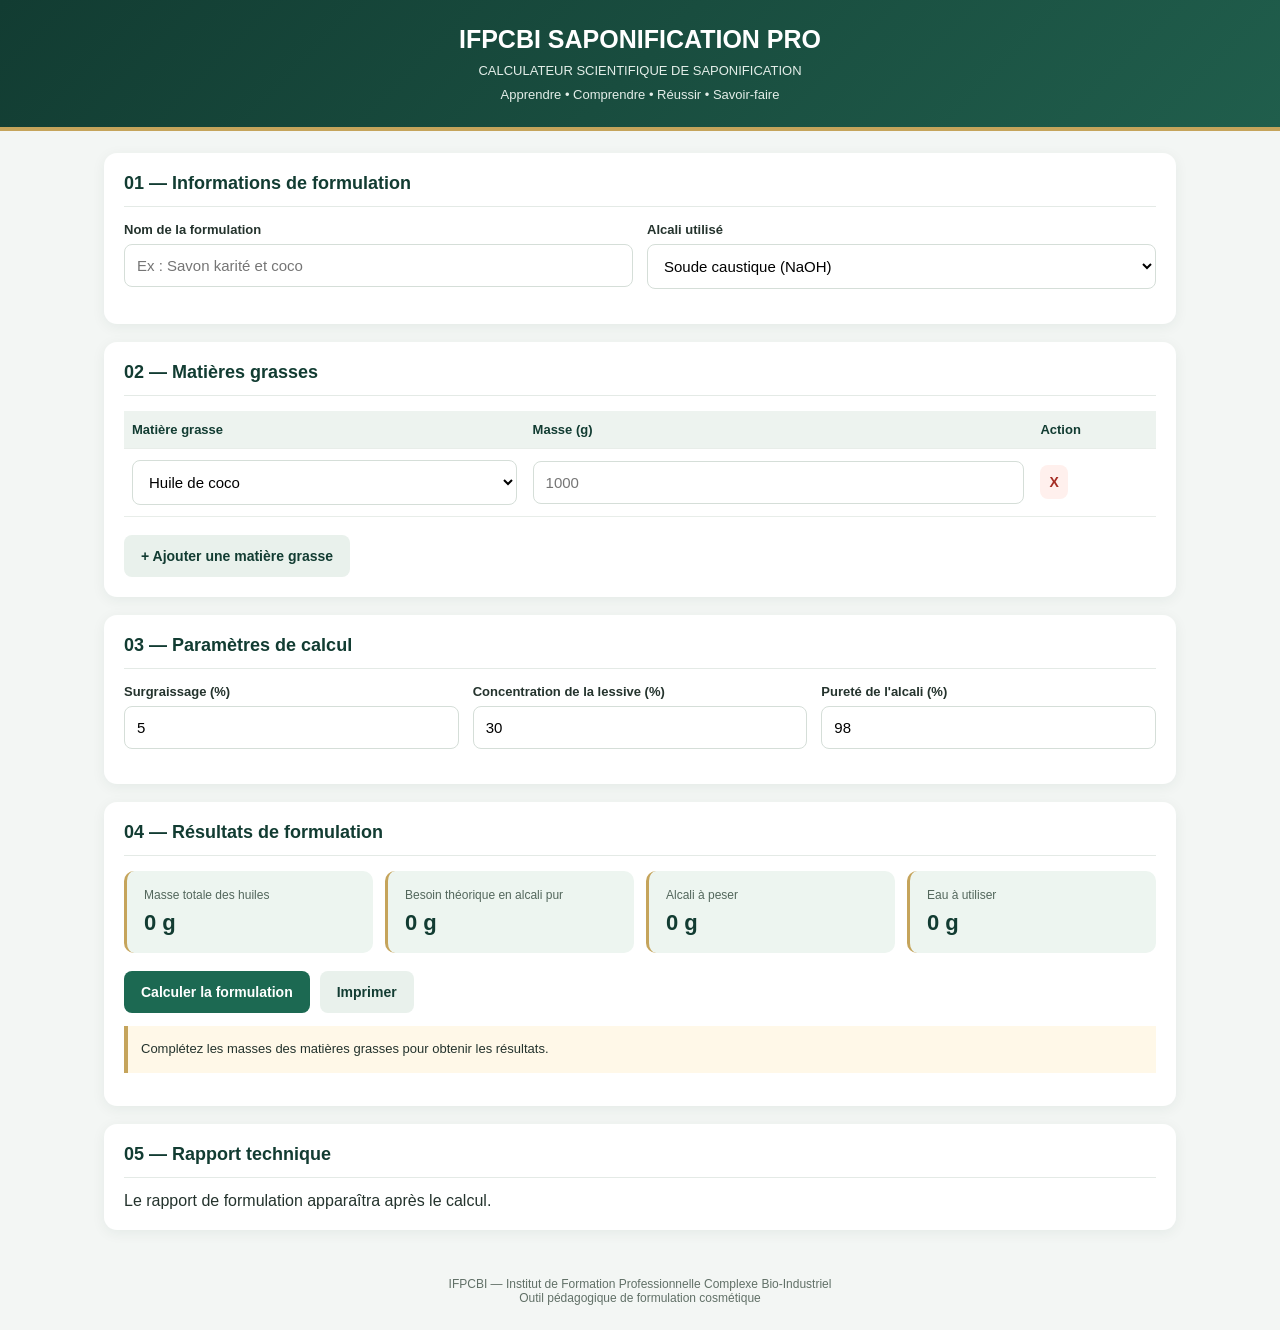
==== calculateur-saponification.html @ 63d15e2b "Create calculateur-saponification.html" ====
<!DOCTYPE html>
<html lang="fr">
<head>
<meta charset="UTF-8">
<meta name="viewport" content="width=device-width, initial-scale=1.0">
<meta name="theme-color" content="#123c32">
<meta name="description" content="Calculateur expert de saponification IFPCBI : calcul NaOH, KOH, surgraissage, eau et formulation de savons.">
<title>IFPCBI Saponification Pro</title>
<style>
:root {
  --green:#123c32;
  --green2:#1c6952;
  --gold:#c5a45b;
  --bg:#f3f6f4;
  --white:#ffffff;
  --text:#24332d;
}
* {box-sizing:border-box}
body {
  margin:0;
  font-family:Arial,sans-serif;
  background:var(--bg);
  color:var(--text);
}
header {
  background:linear-gradient(135deg,var(--green),#205e4c);
  color:white;
  padding:25px 16px;
  text-align:center;
  border-bottom:4px solid var(--gold);
}
header h1 {margin:0;font-size:25px}
header p {margin:9px 0 0;font-size:13px;color:#e4eee9}
.container {
  max-width:1100px;
  margin:22px auto;
  padding:0 14px;
}
.panel {
  background:white;
  padding:20px;
  margin-bottom:18px;
  border-radius:13px;
  box-shadow:0 3px 14px #173d3210;
}
h2 {
  color:var(--green);
  font-size:18px;
  margin-top:0;
  border-bottom:1px solid #e4eae6;
  padding-bottom:12px;
}
label {
  display:block;
  font-size:13px;
  font-weight:bold;
  margin-bottom:7px;
}
input,select {
  width:100%;
  padding:12px;
  border:1px solid #d5ded8;
  border-radius:8px;
  font-size:15px;
  background:white;
}
.field {margin-bottom:15px}
.grid {
  display:grid;
  grid-template-columns:repeat(auto-fit,minmax(190px,1fr));
  gap:14px;
}
button {
  border:0;
  border-radius:8px;
  padding:13px 17px;
  font-size:14px;
  font-weight:bold;
  cursor:pointer;
}
.primary {
  background:var(--green2);
  color:white;
}
.secondary {
  background:#e9f1ec;
  color:var(--green);
}
.danger {
  background:#fff0ed;
  color:#a52d24;
  padding:9px;
}
.actions {
  display:flex;
  flex-wrap:wrap;
  gap:10px;
}
.table-wrap {overflow-x:auto}
table {
  width:100%;
  border-collapse:collapse;
  min-width:480px;
}
th,td {
  padding:11px 8px;
  border-bottom:1px solid #e8ede9;
  text-align:left;
  font-size:13px;
}
th {background:#edf3ef;color:var(--green)}
.results {
  display:grid;
  grid-template-columns:repeat(auto-fit,minmax(150px,1fr));
  gap:12px;
}
.result {
  background:#edf5f0;
  padding:17px;
  border-radius:10px;
  border-left:3px solid var(--gold);
}
.result span {
  display:block;
  font-size:12px;
  color:#53675c;
}
.result strong {
  display:block;
  font-size:22px;
  color:var(--green);
  margin-top:8px;
}
.notice {
  background:#fff8e8;
  border-left:4px solid var(--gold);
  padding:13px;
  font-size:13px;
  line-height:1.6;
}
footer {
  text-align:center;
  padding:25px;
  color:#617067;
  font-size:12px;
}
@media(max-width:600px) {
  header h1 {font-size:21px}
  .panel {padding:15px}
}
</style>
</head>
<body>

<header>
  <h1>IFPCBI SAPONIFICATION PRO</h1>
  <p>CALCULATEUR SCIENTIFIQUE DE SAPONIFICATION</p>
  <p>Apprendre • Comprendre • Réussir • Savoir-faire</p>
</header>

<main class="container">

<section class="panel">
  <h2>01 — Informations de formulation</h2>
  <div class="grid">
    <div class="field">
      <label for="nom">Nom de la formulation</label>
      <input id="nom" placeholder="Ex : Savon karité et coco">
    </div>
    <div class="field">
      <label for="alcali">Alcali utilisé</label>
      <select id="alcali">
        <option value="NaOH">Soude caustique (NaOH)</option>
        <option value="KOH">Potasse caustique (KOH)</option>
      </select>
    </div>
  </div>
</section>

<section class="panel">
  <h2>02 — Matières grasses</h2>
  <div class="table-wrap">
    <table>
      <thead>
        <tr>
          <th>Matière grasse</th>
          <th>Masse (g)</th>
          <th>Action</th>
        </tr>
      </thead>
      <tbody id="huile-list">
        <tr>
          <td>
            <select class="huile">
              <option value="coco">Huile de coco</option>
              <option value="olive">Huile d'olive</option>
              <option value="palme">Huile de palme</option>
              <option value="ricin">Huile de ricin</option>
              <option value="karite">Beurre de karité</option>
              <option value="cacao">Beurre de cacao</option>
              <option value="arachide">Huile d'arachide</option>
              <option value="tournesol">Huile de tournesol</option>
              <option value="soja">Huile de soja</option>
              <option value="palmiste">Huile de palmiste</option>
            </select>
          </td>
          <td><input type="number" class="masse" min="0" step="0.1" placeholder="1000"></td>
          <td><button class="danger" onclick="supprimerHuile(this)">X</button></td>
        </tr>
      </tbody>
    </table>
  </div>
  <br>
  <button class="secondary" onclick="ajouterHuile()">+ Ajouter une matière grasse</button>
</section>

<section class="panel">
  <h2>03 — Paramètres de calcul</h2>
  <div class="grid">
    <div class="field">
      <label for="surgras">Surgraissage (%)</label>
      <input id="surgras" type="number" min="0" max="20" step="0.5" value="5">
    </div>
    <div class="field">
      <label for="concentration">Concentration de la lessive (%)</label>
      <input id="concentration" type="number" min="1" max="50" step="0.5" value="30">
    </div>
    <div class="field">
      <label for="purete">Pureté de l'alcali (%)</label>
      <input id="purete" type="number" min="1" max="100" step="0.1" value="98">
    </div>
  </div>
</section>

<section class="panel">
  <h2>04 — Résultats de formulation</h2>
  <div class="results">
    <div class="result">
      <span>Masse totale des huiles</span>
      <strong id="total-huiles">0 g</strong>
    </div>
    <div class="result">
      <span>Besoin théorique en alcali pur</span>
      <strong id="alcali-theorique">0 g</strong>
    </div>
    <div class="result">
      <span>Alcali à peser</span>
      <strong id="alcali-reel">0 g</strong>
    </div>
    <div class="result">
      <span>Eau à utiliser</span>
      <strong id="eau">0 g</strong>
    </div>
  </div>
  <br>
  <div class="actions">
    <button class="primary" onclick="calculer()">Calculer la formulation</button>
    <button class="secondary" onclick="window.print()">Imprimer</button>
  </div>
  <p id="message" class="notice">
    Complétez les masses des matières grasses pour obtenir les résultats.
  </p>
</section>

<section class="panel">
  <h2>05 — Rapport technique</h2>
  <div id="rapport">
    Le rapport de formulation apparaîtra après le calcul.
  </div>
</section>

</main>

<footer>
  IFPCBI — Institut de Formation Professionnelle
  Complexe Bio-Industriel<br>
  Outil pédagogique de formulation cosmétique
</footer>

<script>
function ajouterHuile() {
  const ligne = document.createElement("tr");
  ligne.innerHTML = `
    <td>
      <select class="huile">
        <option value="coco">Huile de coco</option>
        <option value="olive">Huile d'olive</option>
        <option value="palme">Huile de palme</option>
        <option value="ricin">Huile de ricin</option>
        <option value="karite">Beurre de karité</option>
        <option value="cacao">Beurre de cacao</option>
        <option value="arachide">Huile d'arachide</option>
        <option value="tournesol">Huile de tournesol</option>
        <option value="soja">Huile de soja</option>
        <option value="palmiste">Huile de palmiste</option>
      </select>
    </td>
    <td><input type="number" class="masse" min="0" step="0.1" placeholder="Masse en g"></td>
    <td><button class="danger" onclick="supprimerHuile(this)">X</button></td>
  `;
  document.getElementById("huile-list").appendChild(ligne);
}

function supprimerHuile(btn) {
  const lignes = document.querySelectorAll("#huile-list tr");
  if (lignes.length > 1) btn.closest("tr").remove();
}

</script>
</body>
</html>
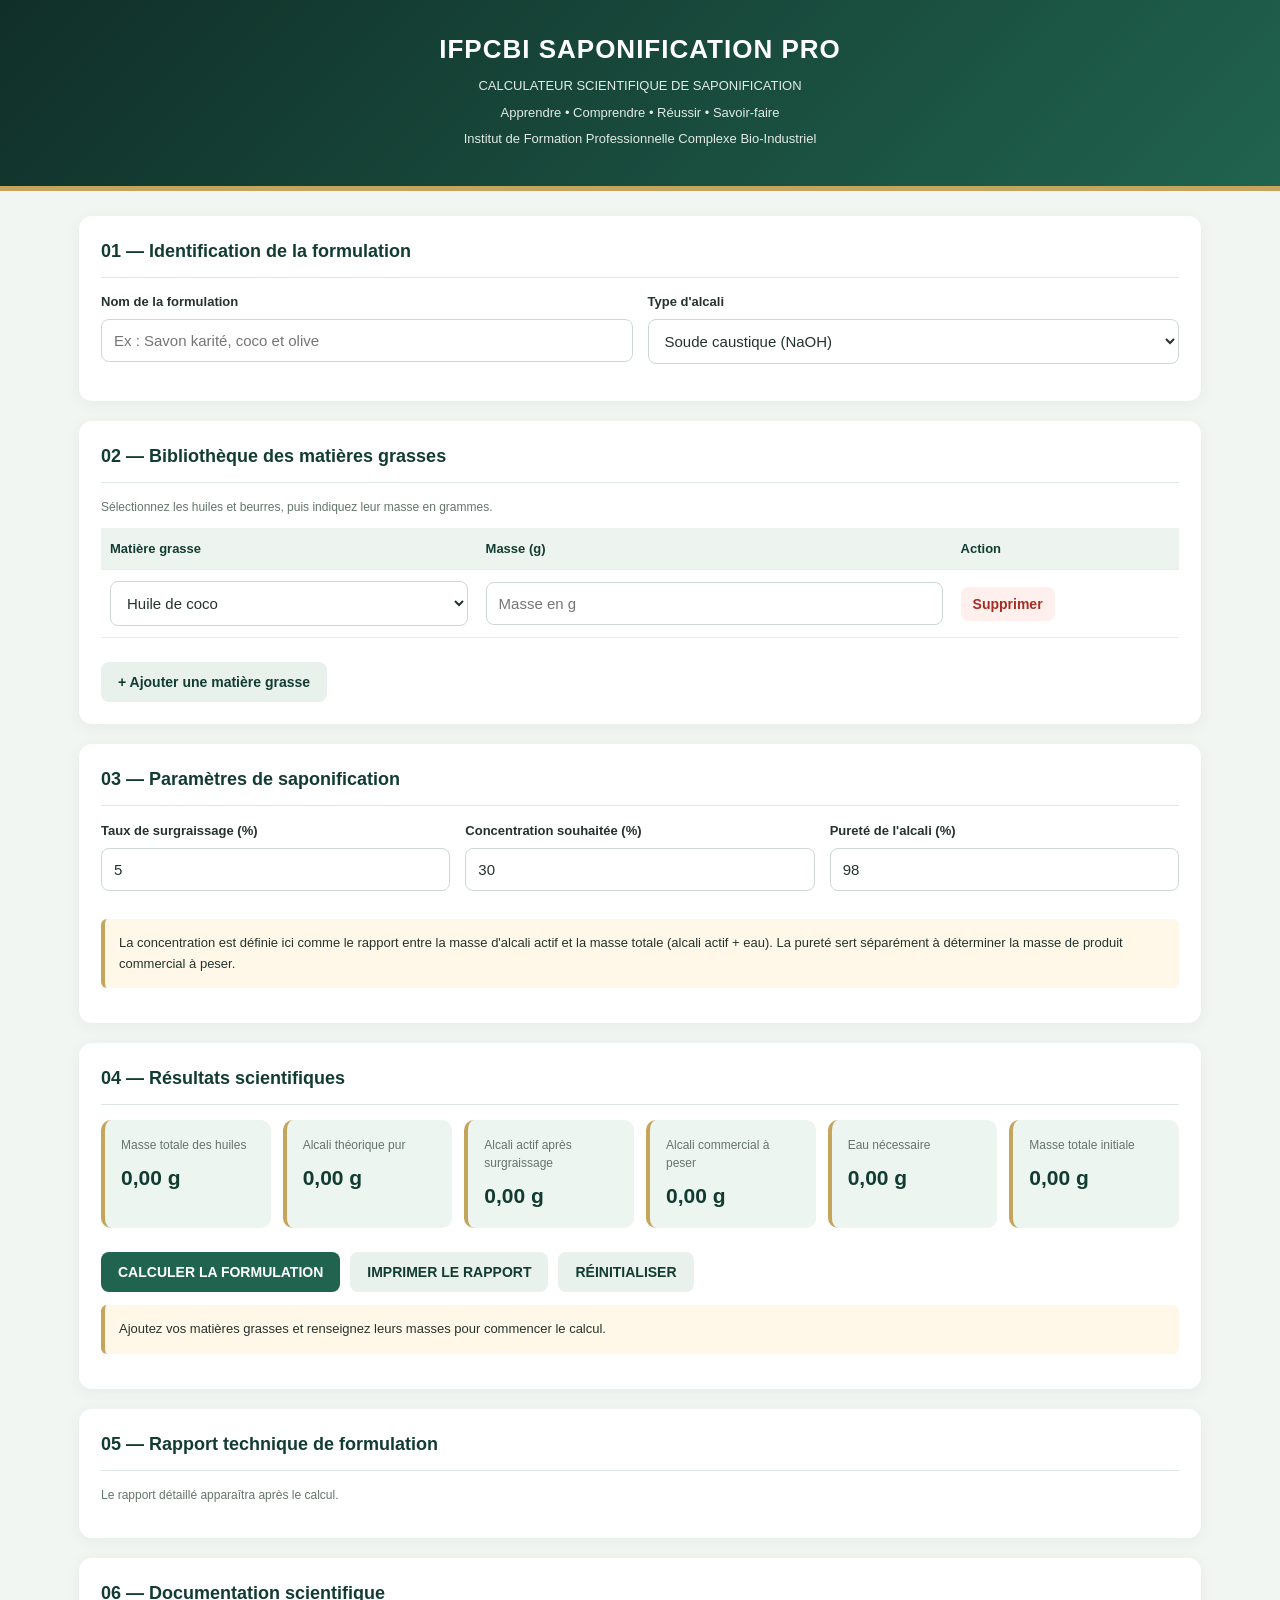
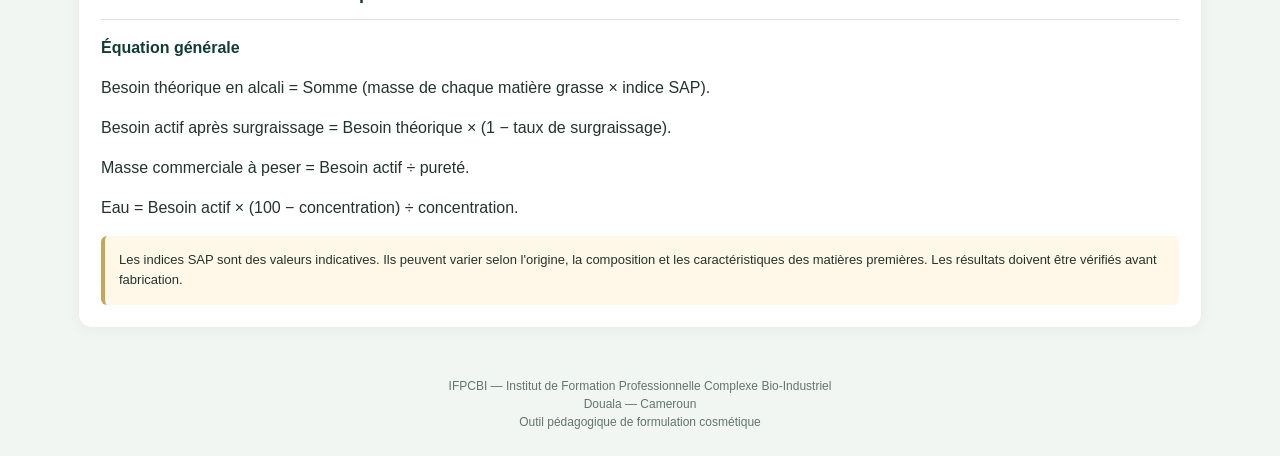
==== commit f54993ca: "Update calculateur-saponification.html" ====
--- a/calculateur-saponification.html
+++ b/calculateur-saponification.html
@@ -5,171 +5,275 @@
 <meta charset="UTF-8">
 <meta name="viewport" content="width=device-width, initial-scale=1.0">
 <meta name="theme-color" content="#123c32">
-<meta name="description" content="Calculateur expert de saponification IFPCBI : calcul NaOH, KOH, surgraissage, eau et formulation de savons.">
-<title>IFPCBI Saponification Pro</title>
+
+<title>IFPCBI Saponification Pro | Calculateur Expert</title>
+
+<meta name="description" content="Calculateur expert de saponification IFPCBI : indices SAP, NaOH, KOH, surgraissage, pureté, concentration, eau et formulation professionnelle.">
+
 <style>
 :root {
   --green:#123c32;
-  --green2:#1c6952;
+  --green2:#20634e;
   --gold:#c5a45b;
-  --bg:#f3f6f4;
-  --white:#ffffff;
+  --bg:#f2f6f3;
+  --white:#fff;
   --text:#24332d;
+  --muted:#64756b;
+  --border:#dce6df;
+  --red:#a52d24;
 }
 * {box-sizing:border-box}
+
 body {
   margin:0;
   font-family:Arial,sans-serif;
   background:var(--bg);
   color:var(--text);
-}
+  line-height:1.5;
+}
+
 header {
-  background:linear-gradient(135deg,var(--green),#205e4c);
+  background:linear-gradient(135deg,#102f28,#20634e);
   color:white;
-  padding:25px 16px;
   text-align:center;
-  border-bottom:4px solid var(--gold);
-}
-header h1 {margin:0;font-size:25px}
-header p {margin:9px 0 0;font-size:13px;color:#e4eee9}
+  padding:30px 15px;
+  border-bottom:5px solid var(--gold);
+}
+
+header h1 {
+  font-size:26px;
+  margin:0;
+  letter-spacing:1px;
+}
+
+header p {
+  margin:7px 0;
+  color:#e1ebe5;
+  font-size:13px;
+}
+
 .container {
-  max-width:1100px;
-  margin:22px auto;
+  max-width:1150px;
+  margin:25px auto;
   padding:0 14px;
 }
+
 .panel {
   background:white;
-  padding:20px;
-  margin-bottom:18px;
+  padding:22px;
+  margin-bottom:20px;
   border-radius:13px;
-  box-shadow:0 3px 14px #173d3210;
-}
+  box-shadow:0 3px 15px rgba(20,60,45,.06);
+}
+
 h2 {
   color:var(--green);
   font-size:18px;
   margin-top:0;
-  border-bottom:1px solid #e4eae6;
+  border-bottom:1px solid var(--border);
   padding-bottom:12px;
 }
+
+h3 {
+  color:var(--green);
+  font-size:16px;
+}
+
 label {
   display:block;
   font-size:13px;
   font-weight:bold;
   margin-bottom:7px;
 }
+
 input,select {
   width:100%;
   padding:12px;
-  border:1px solid #d5ded8;
+  border:1px solid #ccd9d0;
   border-radius:8px;
   font-size:15px;
   background:white;
-}
+  color:var(--text);
+}
+
+input:focus,select:focus {
+  outline:2px solid #8bb7a1;
+  border-color:var(--green2);
+}
+
 .field {margin-bottom:15px}
+
 .grid {
   display:grid;
   grid-template-columns:repeat(auto-fit,minmax(190px,1fr));
-  gap:14px;
-}
+  gap:15px;
+}
+
+.table-wrap {overflow-x:auto}
+
+table {
+  width:100%;
+  border-collapse:collapse;
+  min-width:540px;
+}
+
+th,td {
+  padding:11px 9px;
+  border-bottom:1px solid #e7ede9;
+  text-align:left;
+  font-size:13px;
+}
+
+th {
+  background:#edf4ef;
+  color:var(--green);
+}
+
 button {
   border:0;
   border-radius:8px;
-  padding:13px 17px;
+  padding:12px 17px;
   font-size:14px;
   font-weight:bold;
   cursor:pointer;
 }
+
+button:disabled {
+  opacity:.5;
+  cursor:not-allowed;
+}
+
 .primary {
   background:var(--green2);
   color:white;
 }
+
 .secondary {
   background:#e9f1ec;
   color:var(--green);
 }
+
 .danger {
   background:#fff0ed;
-  color:#a52d24;
-  padding:9px;
-}
+  color:var(--red);
+  padding:9px 12px;
+}
+
 .actions {
   display:flex;
   flex-wrap:wrap;
   gap:10px;
 }
-.table-wrap {overflow-x:auto}
-table {
-  width:100%;
-  border-collapse:collapse;
-  min-width:480px;
-}
-th,td {
-  padding:11px 8px;
-  border-bottom:1px solid #e8ede9;
-  text-align:left;
-  font-size:13px;
-}
-th {background:#edf3ef;color:var(--green)}
+
 .results {
   display:grid;
-  grid-template-columns:repeat(auto-fit,minmax(150px,1fr));
+  grid-template-columns:repeat(auto-fit,minmax(165px,1fr));
   gap:12px;
 }
+
 .result {
   background:#edf5f0;
-  padding:17px;
+  padding:16px;
   border-radius:10px;
-  border-left:3px solid var(--gold);
-}
+  border-left:4px solid var(--gold);
+}
+
 .result span {
   display:block;
   font-size:12px;
-  color:#53675c;
-}
+  color:var(--muted);
+}
+
 .result strong {
   display:block;
-  font-size:22px;
+  font-size:21px;
   color:var(--green);
   margin-top:8px;
-}
+  overflow-wrap:anywhere;
+}
+
 .notice {
   background:#fff8e8;
   border-left:4px solid var(--gold);
+  padding:14px;
+  border-radius:6px;
+  font-size:13px;
+  line-height:1.6;
+}
+
+.success {
+  background:#eaf5ed;
+  border-left:4px solid #31865a;
   padding:13px;
   font-size:13px;
-  line-height:1.6;
-}
+  border-radius:6px;
+}
+
+.error {
+  background:#fff0ed;
+  border-left:4px solid var(--red);
+  padding:13px;
+  font-size:13px;
+  border-radius:6px;
+  color:#8e271f;
+}
+
+.small {
+  font-size:12px;
+  color:var(--muted);
+}
+
 footer {
   text-align:center;
   padding:25px;
-  color:#617067;
+  color:var(--muted);
   font-size:12px;
 }
+
 @media(max-width:600px) {
   header h1 {font-size:21px}
   .panel {padding:15px}
+  .result strong {font-size:19px}
+  .actions button {flex:1 1 100%}
+}
+
+@media print {
+  body {background:white}
+  header {background:white;color:#123c32;border-bottom:2px solid #c5a45b}
+  header p {color:#333}
+  .no-print {display:none!important}
+  .panel {box-shadow:none;border:1px solid #ddd;break-inside:avoid}
+  .container {max-width:100%;margin:0}
+  footer {padding:10px}
 }
 </style>
 </head>
+
 <body>
 
 <header>
   <h1>IFPCBI SAPONIFICATION PRO</h1>
   <p>CALCULATEUR SCIENTIFIQUE DE SAPONIFICATION</p>
   <p>Apprendre • Comprendre • Réussir • Savoir-faire</p>
+  <p>Institut de Formation Professionnelle Complexe Bio-Industriel</p>
 </header>
 
 <main class="container">
 
+<!-- INFORMATIONS GENERALES -->
+
 <section class="panel">
-  <h2>01 — Informations de formulation</h2>
+  <h2>01 — Identification de la formulation</h2>
+
   <div class="grid">
     <div class="field">
       <label for="nom">Nom de la formulation</label>
-      <input id="nom" placeholder="Ex : Savon karité et coco">
-    </div>
+      <input id="nom" type="text"
+      placeholder="Ex : Savon karité, coco et olive">
+    </div>
+
     <div class="field">
-      <label for="alcali">Alcali utilisé</label>
+      <label for="alcali">Type d'alcali</label>
       <select id="alcali">
         <option value="NaOH">Soude caustique (NaOH)</option>
         <option value="KOH">Potasse caustique (KOH)</option>
@@ -178,8 +282,16 @@
   </div>
 </section>
 
+<!-- MATIERES GRASSES -->
+
 <section class="panel">
-  <h2>02 — Matières grasses</h2>
+  <h2>02 — Bibliothèque des matières grasses</h2>
+
+  <p class="small">
+    Sélectionnez les huiles et beurres, puis indiquez
+    leur masse en grammes.
+  </p>
+
   <div class="table-wrap">
     <table>
       <thead>
@@ -189,84 +301,159 @@
           <th>Action</th>
         </tr>
       </thead>
-      <tbody id="huile-list">
-        <tr>
-          <td>
-            <select class="huile">
-              <option value="coco">Huile de coco</option>
-              <option value="olive">Huile d'olive</option>
-              <option value="palme">Huile de palme</option>
-              <option value="ricin">Huile de ricin</option>
-              <option value="karite">Beurre de karité</option>
-              <option value="cacao">Beurre de cacao</option>
-              <option value="arachide">Huile d'arachide</option>
-              <option value="tournesol">Huile de tournesol</option>
-              <option value="soja">Huile de soja</option>
-              <option value="palmiste">Huile de palmiste</option>
-            </select>
-          </td>
-          <td><input type="number" class="masse" min="0" step="0.1" placeholder="1000"></td>
-          <td><button class="danger" onclick="supprimerHuile(this)">X</button></td>
-        </tr>
-      </tbody>
+      <tbody id="huile-list"></tbody>
     </table>
   </div>
+
   <br>
-  <button class="secondary" onclick="ajouterHuile()">+ Ajouter une matière grasse</button>
+
+  <div class="actions no-print">
+    <button type="button" class="secondary" id="ajouter">
+      + Ajouter une matière grasse
+    </button>
+  </div>
 </section>
 
+<!-- PARAMETRES -->
+
 <section class="panel">
-  <h2>03 — Paramètres de calcul</h2>
+  <h2>03 — Paramètres de saponification</h2>
+
   <div class="grid">
+
     <div class="field">
-      <label for="surgras">Surgraissage (%)</label>
-      <input id="surgras" type="number" min="0" max="20" step="0.5" value="5">
-    </div>
+      <label for="surgras">Taux de surgraissage (%)</label>
+      <input id="surgras" type="number"
+      min="0" max="20" step="0.5" value="5">
+    </div>
+
     <div class="field">
-      <label for="concentration">Concentration de la lessive (%)</label>
-      <input id="concentration" type="number" min="1" max="50" step="0.5" value="30">
-    </div>
+      <label for="concentration">Concentration souhaitée (%)</label>
+      <input id="concentration" type="number"
+      min="1" max="50" step="0.5" value="30">
+    </div>
+
     <div class="field">
       <label for="purete">Pureté de l'alcali (%)</label>
-      <input id="purete" type="number" min="1" max="100" step="0.1" value="98">
-    </div>
+      <input id="purete" type="number"
+      min="1" max="100" step="0.1" value="98">
+    </div>
+
+  </div>
+
+  <p class="notice">
+    La concentration est définie ici comme le rapport entre
+    la masse d'alcali actif et la masse totale
+    (alcali actif + eau). La pureté sert séparément à
+    déterminer la masse de produit commercial à peser.
+  </p>
+</section>
+
+<!-- RESULTATS -->
+
+<section class="panel">
+  <h2>04 — Résultats scientifiques</h2>
+
+  <div class="results">
+
+    <div class="result">
+      <span>Masse totale des huiles</span>
+      <strong id="total-huiles">0,00 g</strong>
+    </div>
+
+    <div class="result">
+      <span>Alcali théorique pur</span>
+      <strong id="alcali-theorique">0,00 g</strong>
+    </div>
+
+    <div class="result">
+      <span>Alcali actif après surgraissage</span>
+      <strong id="alcali-actif">0,00 g</strong>
+    </div>
+
+    <div class="result">
+      <span>Alcali commercial à peser</span>
+      <strong id="alcali-reel">0,00 g</strong>
+    </div>
+
+    <div class="result">
+      <span>Eau nécessaire</span>
+      <strong id="eau">0,00 g</strong>
+    </div>
+
+    <div class="result">
+      <span>Masse totale initiale</span>
+      <strong id="masse-formule">0,00 g</strong>
+    </div>
+
+  </div>
+
+  <br>
+
+  <div class="actions no-print">
+    <button type="button" class="primary" id="calculer">
+      CALCULER LA FORMULATION
+    </button>
+
+    <button type="button" class="secondary" id="imprimer">
+      IMPRIMER LE RAPPORT
+    </button>
+
+    <button type="button" class="secondary" id="reinitialiser">
+      RÉINITIALISER
+    </button>
+  </div>
+
+  <p id="message" class="notice" aria-live="polite">
+    Ajoutez vos matières grasses et renseignez leurs masses
+    pour commencer le calcul.
+  </p>
+</section>
+
+<!-- RAPPORT -->
+
+<section class="panel">
+  <h2>05 — Rapport technique de formulation</h2>
+
+  <div id="rapport">
+    <p class="small">
+      Le rapport détaillé apparaîtra après le calcul.
+    </p>
   </div>
 </section>
 
+<!-- DOCUMENTATION -->
+
 <section class="panel">
-  <h2>04 — Résultats de formulation</h2>
-  <div class="results">
-    <div class="result">
-      <span>Masse totale des huiles</span>
-      <strong id="total-huiles">0 g</strong>
-    </div>
-    <div class="result">
-      <span>Besoin théorique en alcali pur</span>
-      <strong id="alcali-theorique">0 g</strong>
-    </div>
-    <div class="result">
-      <span>Alcali à peser</span>
-      <strong id="alcali-reel">0 g</strong>
-    </div>
-    <div class="result">
-      <span>Eau à utiliser</span>
-      <strong id="eau">0 g</strong>
-    </div>
-  </div>
-  <br>
-  <div class="actions">
-    <button class="primary" onclick="calculer()">Calculer la formulation</button>
-    <button class="secondary" onclick="window.print()">Imprimer</button>
-  </div>
-  <p id="message" class="notice">
-    Complétez les masses des matières grasses pour obtenir les résultats.
+  <h2>06 — Documentation scientifique</h2>
+
+  <h3>Équation générale</h3>
+
+  <p>
+    Besoin théorique en alcali =
+    Somme (masse de chaque matière grasse × indice SAP).
   </p>
-</section>
-
-<section class="panel">
-  <h2>05 — Rapport technique</h2>
-  <div id="rapport">
-    Le rapport de formulation apparaîtra après le calcul.
+
+  <p>
+    Besoin actif après surgraissage =
+    Besoin théorique × (1 − taux de surgraissage).
+  </p>
+
+  <p>
+    Masse commerciale à peser =
+    Besoin actif ÷ pureté.
+  </p>
+
+  <p>
+    Eau =
+    Besoin actif × (100 − concentration) ÷ concentration.
+  </p>
+
+  <div class="notice">
+    Les indices SAP sont des valeurs indicatives.
+    Ils peuvent varier selon l'origine, la composition
+    et les caractéristiques des matières premières.
+    Les résultats doivent être vérifiés avant fabrication.
   </div>
 </section>
 
@@ -275,38 +462,565 @@
 <footer>
   IFPCBI — Institut de Formation Professionnelle
   Complexe Bio-Industriel<br>
+  Douala — Cameroun<br>
   Outil pédagogique de formulation cosmétique
 </footer>
 
 <script>
-function ajouterHuile() {
+
+// ==============================================
+// 1. BIBLIOTHEQUE DES MATIERES GRASSES
+// ==============================================
+
+// Indices SAP NaOH en grammes de NaOH par gramme
+// de matière grasse.
+// Valeurs indicatives à confirmer par fournisseur.
+
+const BIBLIOTHEQUE = {
+
+  coco: {
+    nom:"Huile de coco",
+    naoh:0.183,
+    source:"Valeur indicative"
+  },
+
+  olive: {
+    nom:"Huile d'olive",
+    naoh:0.134,
+    source:"Valeur indicative"
+  },
+
+  palme: {
+    nom:"Huile de palme",
+    naoh:0.142,
+    source:"Valeur indicative"
+  },
+
+  ricin: {
+    nom:"Huile de ricin",
+    naoh:0.128,
+    source:"Valeur indicative"
+  },
+
+  karite: {
+    nom:"Beurre de karité",
+    naoh:0.128,
+    source:"Valeur indicative"
+  },
+
+  cacao: {
+    nom:"Beurre de cacao",
+    naoh:0.137,
+    source:"Valeur indicative"
+  },
+
+  arachide: {
+    nom:"Huile d'arachide",
+    naoh:0.136,
+    source:"Valeur indicative"
+  },
+
+  tournesol: {
+    nom:"Huile de tournesol",
+    naoh:0.135,
+    source:"Valeur indicative"
+  },
+
+  soja: {
+    nom:"Huile de soja",
+    naoh:0.136,
+    source:"Valeur indicative"
+  },
+
+  palmiste: {
+    nom:"Huile de palmiste",
+    naoh:0.176,
+    source:"Valeur indicative"
+  }
+
+};
+
+// Rapport des masses molaires KOH / NaOH
+const FACTEUR_KOH = 56.1056 / 39.997;
+
+// ==============================================
+// 2. OUTILS DE FORMATAGE
+// ==============================================
+
+function nombre(valeur, decimales=2) {
+  return Number(valeur).toLocaleString("fr-FR", {
+    minimumFractionDigits:decimales,
+    maximumFractionDigits:decimales
+  });
+}
+
+function grammes(valeur) {
+  return nombre(valeur,2) + " g";
+}
+
+function securiser(texte) {
+  return String(texte).replace(/[&<>"']/g, caractere => ({
+    "&":"&amp;",
+    "<":"&lt;",
+    ">":"&gt;",
+    '"':"&quot;",
+    "'":"&#39;"
+  })[caractere]);
+}
+
+function lire(id) {
+  const valeur = document.getElementById(id).value.trim();
+
+  if (valeur === "") return NaN;
+
+  return Number(valeur);
+}
+
+// ==============================================
+// 3. GESTION DES MATIERES GRASSES
+// ==============================================
+
+function creerLigne() {
+
   const ligne = document.createElement("tr");
+
+  const options = Object.entries(BIBLIOTHEQUE)
+    .map(([code, element]) =>
+      `<option value="${code}">${element.nom}</option>`
+    ).join("");
+
   ligne.innerHTML = `
     <td>
-      <select class="huile">
-        <option value="coco">Huile de coco</option>
-        <option value="olive">Huile d'olive</option>
-        <option value="palme">Huile de palme</option>
-        <option value="ricin">Huile de ricin</option>
-        <option value="karite">Beurre de karité</option>
-        <option value="cacao">Beurre de cacao</option>
-        <option value="arachide">Huile d'arachide</option>
-        <option value="tournesol">Huile de tournesol</option>
-        <option value="soja">Huile de soja</option>
-        <option value="palmiste">Huile de palmiste</option>
-      </select>
+      <select class="huile">${options}</select>
     </td>
-    <td><input type="number" class="masse" min="0" step="0.1" placeholder="Masse en g"></td>
-    <td><button class="danger" onclick="supprimerHuile(this)">X</button></td>
+
+    <td>
+      <input type="number"
+      class="masse"
+      min="0"
+      step="0.1"
+      placeholder="Masse en g">
+    </td>
+
+    <td>
+      <button type="button"
+      class="danger supprimer">
+      Supprimer
+      </button>
+    </td>
   `;
+
   document.getElementById("huile-list").appendChild(ligne);
 }
 
-function supprimerHuile(btn) {
+function ajouterHuile() {
+  creerLigne();
+}
+
+function supprimerHuile(bouton) {
+
   const lignes = document.querySelectorAll("#huile-list tr");
-  if (lignes.length > 1) btn.closest("tr").remove();
-}
+
+  if (lignes.length <= 1) {
+    afficherErreur("Il faut conserver au moins une ligne de matière grasse.");
+    return;
+  }
+
+  bouton.closest("tr").remove();
+}
+
+document.getElementById("ajouter")
+  .addEventListener("click", ajouterHuile);
+
+document.getElementById("huile-list")
+  .addEventListener("click", function(event) {
+
+    if (event.target.classList.contains("supprimer")) {
+      supprimerHuile(event.target);
+    }
+
+  });
+
+// Création de la première ligne
+creerLigne();
+
+// ==============================================
+// 4. AFFICHAGE DES MESSAGES
+// ==============================================
+
+function afficherErreur(texte) {
+
+  const message = document.getElementById("message");
+
+  message.className = "error";
+  message.textContent = texte;
+}
+
+function afficherSucces(texte) {
+
+  const message = document.getElementById("message");
+
+  message.className = "success";
+  message.textContent = texte;
+}
+
+// ==============================================
+// 5. MOTEUR SCIENTIFIQUE DE SAPONIFICATION
+// ==============================================
+
+function calculer() {
+
+  const typeAlcali = document.getElementById("alcali").value;
+
+  const surgraissage = lire("surgras");
+  const concentration = lire("concentration");
+  const purete = lire("purete");
+
+  // Validation du surgraissage
+
+  if (!Number.isFinite(surgraissage) ||
+      surgraissage < 0 ||
+      surgraissage > 20) {
+
+    afficherErreur("Le surgraissage doit être compris entre 0 et 20 %.");
+    return;
+  }
+
+  // Validation de la concentration
+
+  if (!Number.isFinite(concentration) ||
+      concentration < 1 ||
+      concentration > 50) {
+
+    afficherErreur("La concentration doit être comprise entre 1 et 50 %.");
+    return;
+  }
+
+  // Validation de la pureté
+
+  if (!Number.isFinite(purete) ||
+      purete <= 0 ||
+      purete > 100) {
+
+    afficherErreur("La pureté doit être supérieure à 0 et inférieure ou égale à 100 %.");
+    return;
+  }
+
+  const lignes = document.querySelectorAll("#huile-list tr");
+
+  let totalHuiles = 0;
+  let besoinTheorique = 0;
+
+  let details = [];
+
+  // Calcul individuel des matières grasses
+
+  for (const ligne of lignes) {
+
+    const code = ligne.querySelector(".huile").value;
+
+    const masse = Number(
+      ligne.querySelector(".masse").value
+    );
+
+    if (!Number.isFinite(masse) || masse <= 0) {
+
+      afficherErreur(
+        "Chaque matière grasse doit avoir une masse strictement positive."
+      );
+
+      return;
+    }
+
+    const matiere = BIBLIOTHEQUE[code];
+
+    if (!matiere) {
+
+      afficherErreur("Matière grasse inconnue dans la bibliothèque.");
+
+      return;
+    }
+
+    // SAP NaOH
+
+    const sapNaOH = matiere.naoh;
+
+    // Conversion KOH
+
+    const sapKOH = sapNaOH * FACTEUR_KOH;
+
+    // Sélection de l'indice correspondant
+
+    const sapUtilise =
+      typeAlcali === "NaOH"
+        ? sapNaOH
+        : sapKOH;
+
+    // Besoin théorique individuel
+
+    const besoin = masse * sapUtilise;
+
+    totalHuiles += masse;
+    besoinTheorique += besoin;
+
+    details.push({
+      nom:matiere.nom,
+      masse:masse,
+      sapNaOH:sapNaOH,
+      sapKOH:sapKOH,
+      sapUtilise:sapUtilise,
+      besoin:besoin
+    });
+
+  }
+
+  if (totalHuiles <= 0) {
+
+    afficherErreur("La masse totale des huiles doit être positive.");
+
+    return;
+  }
+
+  // ==========================================
+  // 6. CORRECTION DU SURGRAISSAGE
+  // ==========================================
+
+  const besoinActif =
+    besoinTheorique * (1 - surgraissage / 100);
+
+  // ==========================================
+  // 7. CORRECTION DE LA PURETE
+  // ==========================================
+
+  const masseCommerciale =
+    besoinActif / (purete / 100);
+
+  // ==========================================
+  // 8. CALCUL DE L'EAU
+  // ==========================================
+
+  // Concentration définie sur la masse d'alcali actif.
+  // Eau = alcali actif x (100 - concentration) / concentration.
+
+  const masseEau =
+    besoinActif * (100 - concentration) / concentration;
+
+  // Masse totale de la solution active + eau
+
+  const masseSolutionActive =
+    besoinActif + masseEau;
+
+  // Masse réellement pesée : produit commercial + eau
+
+  const masseMelangeCommercial =
+    masseCommerciale + masseEau;
+
+  // Masse totale initiale de la formulation
+
+  const masseFormule =
+    totalHuiles + masseMelangeCommercial;
+
+  // Concentration apparente en utilisant le produit
+  // commercial et l'eau pesée
+
+  const concentrationCommerciale =
+    100 * masseCommerciale /
+    (masseCommerciale + masseEau);
+
+  // ==========================================
+  // 9. AFFICHAGE DES RESULTATS
+  // ==========================================
+
+  document.getElementById("total-huiles").textContent =
+    grammes(totalHuiles);
+
+  document.getElementById("alcali-theorique").textContent =
+    grammes(besoinTheorique);
+
+  document.getElementById("alcali-actif").textContent =
+    grammes(besoinActif);
+
+  document.getElementById("alcali-reel").textContent =
+    grammes(masseCommerciale);
+
+  document.getElementById("eau").textContent =
+    grammes(masseEau);
+
+  document.getElementById("masse-formule").textContent =
+    grammes(masseFormule);
+
+  // ==========================================
+  // 10. GENERATION DU RAPPORT
+  // ==========================================
+
+  const nomFormule =
+    document.getElementById("nom").value.trim() ||
+    "Formulation sans nom";
+
+  const nomAlcali =
+    typeAlcali === "NaOH"
+      ? "Soude caustique (NaOH)"
+      : "Potasse caustique (KOH)";
+
+  const colonneSAP =
+    typeAlcali === "NaOH"
+      ? "SAP NaOH"
+      : "SAP KOH";
+
+  const lignesRapport = details.map(element => {
+
+    return `
+      <tr>
+        <td>${securiser(element.nom)}</td>
+        <td>${grammes(element.masse)}</td>
+        <td>${nombre(element.sapUtilise,4)}</td>
+        <td>${grammes(element.besoin)}</td>
+      </tr>
+    `;
+
+  }).join("");
+
+  document.getElementById("rapport").innerHTML = `
+
+    <h3>${securiser(nomFormule)}</h3>
+
+    <p><strong>Alcali sélectionné :</strong> ${nomAlcali}</p>
+
+    <h3>Composition des matières grasses</h3>
+
+    <div class="table-wrap">
+      <table>
+        <thead>
+          <tr>
+            <th>Matière grasse</th>
+            <th>Masse</th>
+            <th>${colonneSAP}</th>
+            <th>Besoin théorique</th>
+          </tr>
+        </thead>
+
+        <tbody>
+          ${lignesRapport}
+        </tbody>
+      </table>
+    </div>
+
+    <h3>Paramètres de formulation</h3>
+
+    <p>Surgraissage : ${nombre(surgraissage)} %</p>
+    <p>Concentration nominale sur alcali actif : ${nombre(concentration)} %</p>
+    <p>Pureté de l'alcali commercial : ${nombre(purete)} %</p>
+
+    <h3>Résultats du calcul</h3>
+
+    <p>Masse totale des matières grasses :
+    <strong>${grammes(totalHuiles)}</strong></p>
+
+    <p>Besoin théorique en alcali pur :
+    <strong>${grammes(besoinTheorique)}</strong></p>
+
+    <p>Besoin actif après surgraissage :
+    <strong>${grammes(besoinActif)}</strong></p>
+
+    <p>Alcali commercial à peser :
+    <strong>${grammes(masseCommerciale)}</strong></p>
+
+    <p>Eau à peser :
+    <strong>${grammes(masseEau)}</strong></p>
+
+    <p>Masse de la solution calculée sur alcali actif :
+    <strong>${grammes(masseSolutionActive)}</strong></p>
+
+    <p>Masse du mélange commercial + eau :
+    <strong>${grammes(masseMelangeCommercial)}</strong></p>
+
+    <p>Concentration apparente sur produit commercial :
+    <strong>${nombre(concentrationCommerciale)} %</strong></p>
+
+    <p>Masse totale initiale de la formulation :
+    <strong>${grammes(masseFormule)}</strong></p>
+
+    <div class="notice">
+      <strong>Note scientifique :</strong><br>
+      Les indices SAP utilisés sont des valeurs indicatives.
+      La correction de pureté suppose que le pourcentage indiqué
+      correspond à la fraction massique d'alcali actif.
+      La concentration nominale est calculée sur l'alcali actif
+      et l'eau, et non sur la masse totale du produit commercial.
+      Les autres constituants éventuels du produit commercial
+      ne sont pas caractérisés par ce modèle.
+    </div>
+
+    <p class="small">
+      Document généré par IFPCBI Saponification Pro.
+      Résultats théoriques à confirmer avant fabrication.
+    </p>
+
+  `;
+
+  afficherSucces(
+    "Calcul effectué avec succès. Vérifiez les indices SAP, la pureté et les paramètres avant toute fabrication."
+  );
+
+}
+
+// ==============================================
+// 11. IMPRESSION
+// ==============================================
+
+document.getElementById("calculer")
+  .addEventListener("click", calculer);
+
+document.getElementById("imprimer")
+  .addEventListener("click", function() {
+
+    if (!document.getElementById("rapport").querySelector("h3")) {
+      afficherErreur("Effectuez d'abord un calcul avant l'impression.");
+      return;
+    }
+
+    window.print();
+
+  });
+
+// ==============================================
+// 12. REINITIALISATION
+// ==============================================
+
+document.getElementById("reinitialiser")
+  .addEventListener("click", function() {
+
+    document.getElementById("nom").value = "";
+    document.getElementById("alcali").value = "NaOH";
+    document.getElementById("surgras").value = 5;
+    document.getElementById("concentration").value = 30;
+    document.getElementById("purete").value = 98;
+
+    document.getElementById("huile-list").innerHTML = "";
+
+    creerLigne();
+
+    document.getElementById("total-huiles").textContent = "0,00 g";
+    document.getElementById("alcali-theorique").textContent = "0,00 g";
+    document.getElementById("alcali-actif").textContent = "0,00 g";
+    document.getElementById("alcali-reel").textContent = "0,00 g";
+    document.getElementById("eau").textContent = "0,00 g";
+    document.getElementById("masse-formule").textContent = "0,00 g";
+
+    document.getElementById("rapport").innerHTML =
+      "<p class='small'>Le rapport détaillé apparaîtra après le calcul.</p>";
+
+    document.getElementById("message").className = "notice";
+    document.getElementById("message").textContent =
+      "Formulaire réinitialisé. Vous pouvez commencer une nouvelle formulation.";
+
+  });
+
+// ==============================================
+// FIN DU PROGRAMME IFPCBI
+// ==============================================
 
 </script>
+
 </body>
 </html>
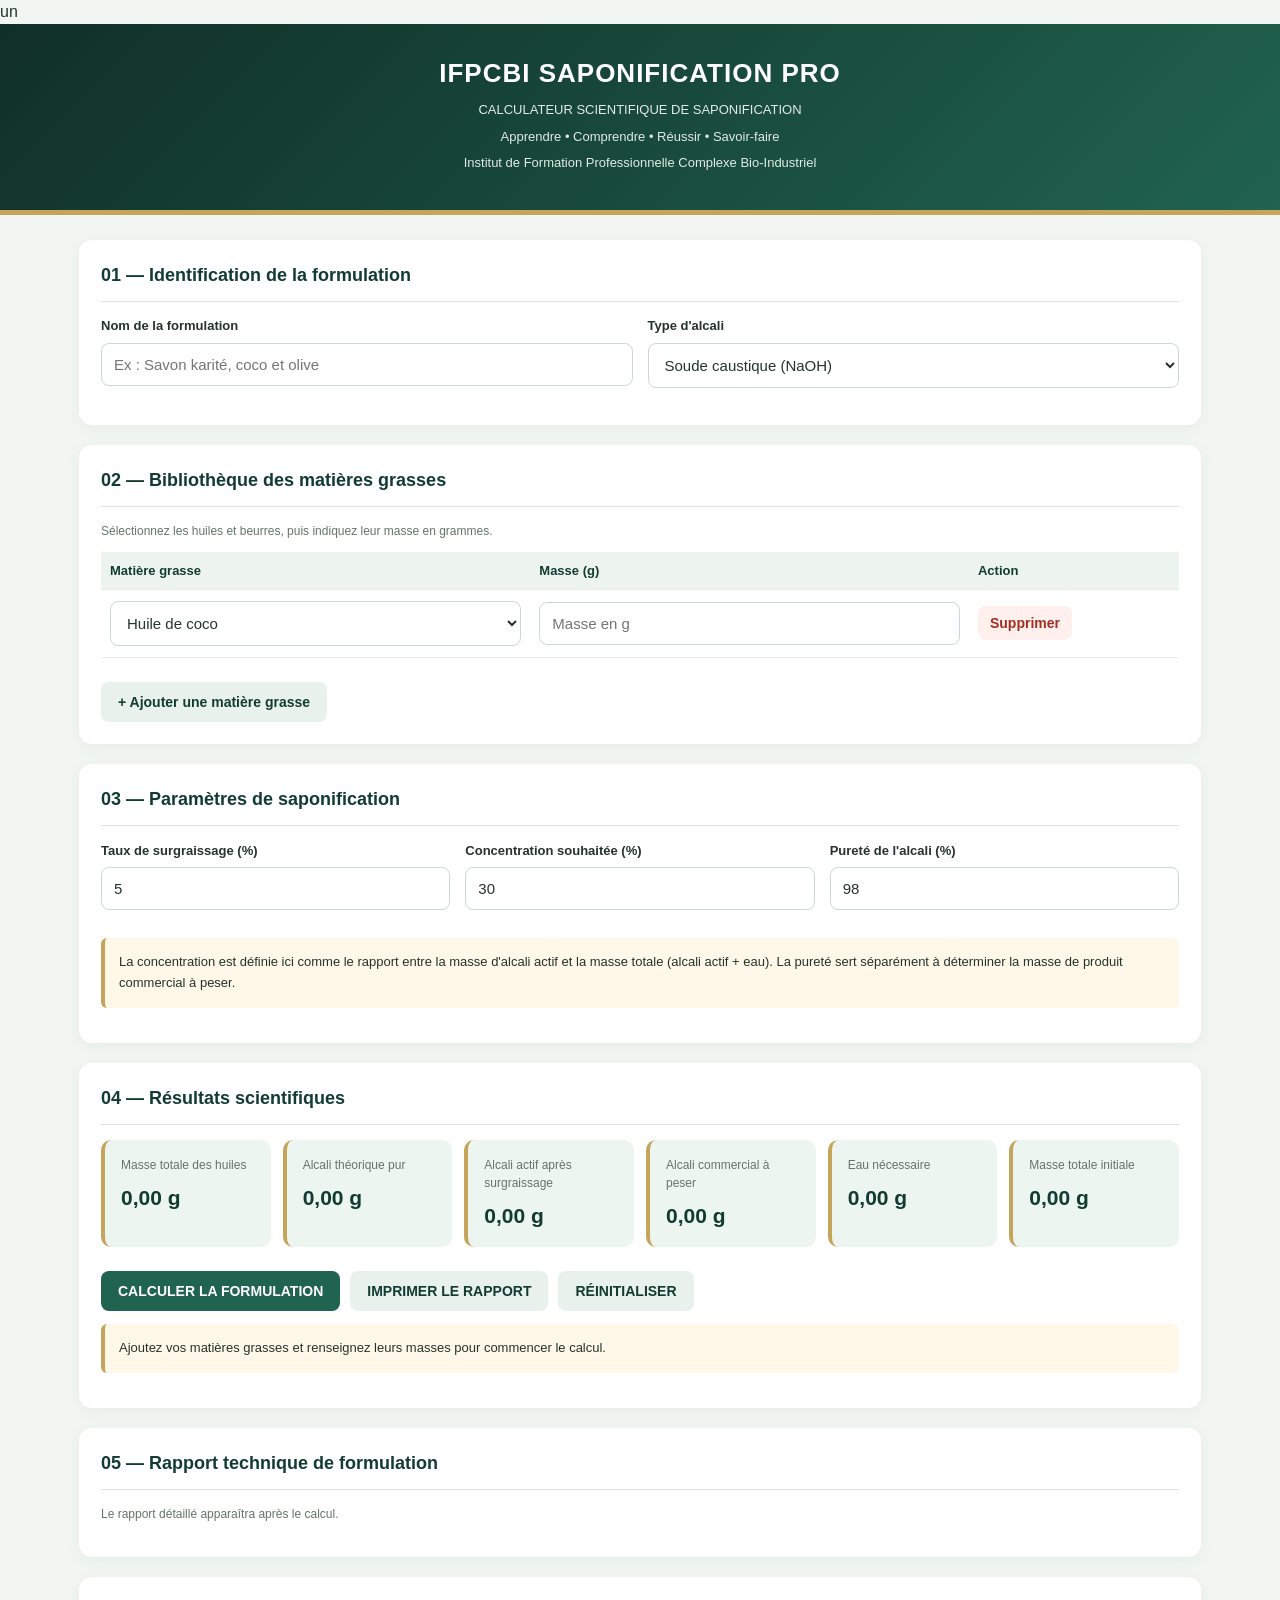
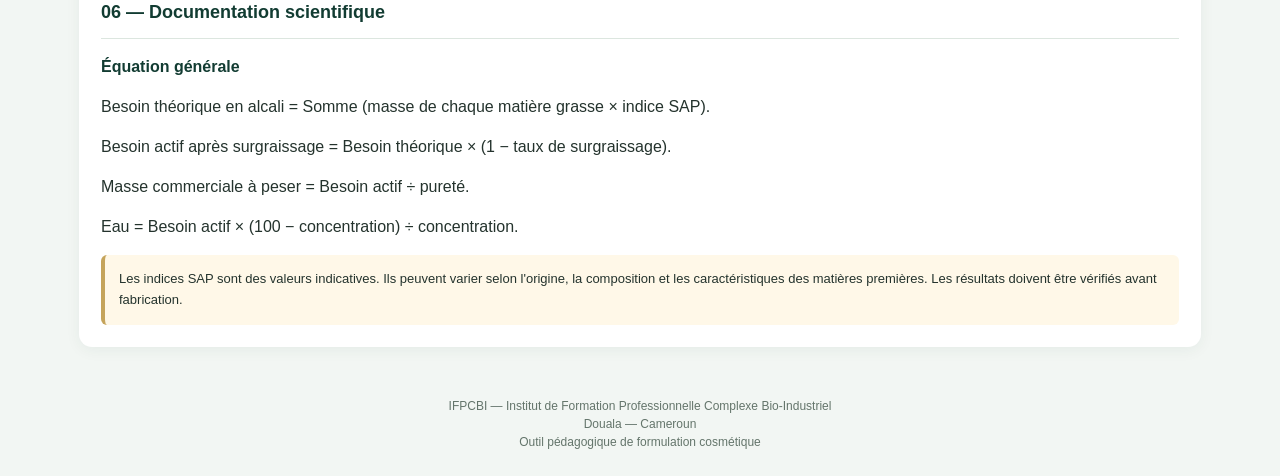
==== commit 698a5123: "Update calculateur-saponification.html" ====
--- a/calculateur-saponification.html
+++ b/calculateur-saponification.html
@@ -1,4 +1,4 @@
-
+un
 <!DOCTYPE html>
 <html lang="fr">
 <head>
@@ -476,70 +476,202 @@
 // de matière grasse.
 // Valeurs indicatives à confirmer par fournisseur.
 
+
+  
+// ==============================================
+// BIBLIOTHEQUE SCIENTIFIQUE IFPCBI
+// 25 MATIERES GRASSES
+// SAP NaOH : gramme de NaOH / gramme de matière
+// ==============================================
+
 const BIBLIOTHEQUE = {
+
+  // HUILES ET BEURRES DEJA INTEGRES
 
   coco: {
     nom:"Huile de coco",
+    categorie:"Huile tropicale",
     naoh:0.183,
     source:"Valeur indicative"
   },
 
   olive: {
     nom:"Huile d'olive",
+    categorie:"Huile végétale",
     naoh:0.134,
     source:"Valeur indicative"
   },
 
   palme: {
     nom:"Huile de palme",
+    categorie:"Huile tropicale",
     naoh:0.142,
     source:"Valeur indicative"
   },
 
   ricin: {
     nom:"Huile de ricin",
+    categorie:"Huile végétale",
     naoh:0.128,
     source:"Valeur indicative"
   },
 
   karite: {
     nom:"Beurre de karité",
+    categorie:"Beurre végétal",
     naoh:0.128,
     source:"Valeur indicative"
   },
 
   cacao: {
     nom:"Beurre de cacao",
+    categorie:"Beurre végétal",
     naoh:0.137,
     source:"Valeur indicative"
   },
 
   arachide: {
     nom:"Huile d'arachide",
+    categorie:"Huile végétale",
     naoh:0.136,
     source:"Valeur indicative"
   },
 
   tournesol: {
     nom:"Huile de tournesol",
+    categorie:"Huile végétale",
     naoh:0.135,
     source:"Valeur indicative"
   },
 
   soja: {
     nom:"Huile de soja",
+    categorie:"Huile végétale",
     naoh:0.136,
     source:"Valeur indicative"
   },
 
   palmiste: {
     nom:"Huile de palmiste",
+    categorie:"Huile tropicale",
     naoh:0.176,
     source:"Valeur indicative"
+  },
+
+  // NOUVELLES HUILES VEGETALES
+
+  avocat: {
+    nom:"Huile d'avocat",
+    categorie:"Huile végétale",
+    naoh:0.133,
+    source:"Table comparative SAP"
+  },
+
+  amande: {
+    nom:"Huile d'amande douce",
+    categorie:"Huile végétale",
+    naoh:0.139,
+    source:"Table comparative SAP"
+  },
+
+  argan: {
+    nom:"Huile d'argan",
+    categorie:"Huile végétale",
+    naoh:0.136,
+    source:"Table comparative SAP"
+  },
+
+  abricot: {
+    nom:"Huile de noyau d'abricot",
+    categorie:"Huile végétale",
+    naoh:0.139,
+    source:"Table comparative SAP"
+  },
+
+  babassu: {
+    nom:"Huile de babassu",
+    categorie:"Huile tropicale",
+    naoh:0.175,
+    source:"Table comparative SAP"
+  },
+
+  pepinsraisin: {
+    nom:"Huile de pépins de raisin",
+    categorie:"Huile végétale",
+    naoh:0.134,
+    source:"Table comparative SAP"
+  },
+
+  riz: {
+    nom:"Huile de son de riz",
+    categorie:"Huile végétale",
+    naoh:0.133,
+    source:"Table comparative SAP"
+  },
+
+  canola: {
+    nom:"Huile de colza (canola)",
+    categorie:"Huile végétale",
+    naoh:0.133,
+    source:"Table comparative SAP"
+  },
+
+  sesame: {
+    nom:"Huile de sésame",
+    categorie:"Huile végétale",
+    naoh:0.133,
+    source:"Table comparative SAP"
+  },
+
+  mais: {
+    nom:"Huile de maïs",
+    categorie:"Huile végétale",
+    naoh:0.136,
+    source:"Table comparative SAP"
+  },
+
+  neem: {
+    nom:"Huile de neem",
+    categorie:"Huile végétale",
+    naoh:0.138,
+    source:"Table comparative SAP"
+  },
+
+  // BEURRES VEGETAUX
+
+  mangue: {
+    nom:"Beurre de mangue",
+    categorie:"Beurre végétal",
+    naoh:0.136,
+    source:"Table comparative SAP"
+  },
+
+  kokum: {
+    nom:"Beurre de kokum",
+    categorie:"Beurre végétal",
+    naoh:0.135,
+    source:"Table comparative SAP"
+  },
+
+  // GRAISSES ANIMALES
+
+  suif: {
+    nom:"Suif de bœuf",
+    categorie:"Graisse animale",
+    naoh:0.143,
+    source:"Table comparative SAP"
+  },
+
+  saindoux: {
+    nom:"Saindoux",
+    categorie:"Graisse animale",
+    naoh:0.141,
+    source:"Table comparative SAP"
   }
 
 };
 
+    
 // Rapport des masses molaires KOH / NaOH
 const FACTEUR_KOH = 56.1056 / 39.997;
 
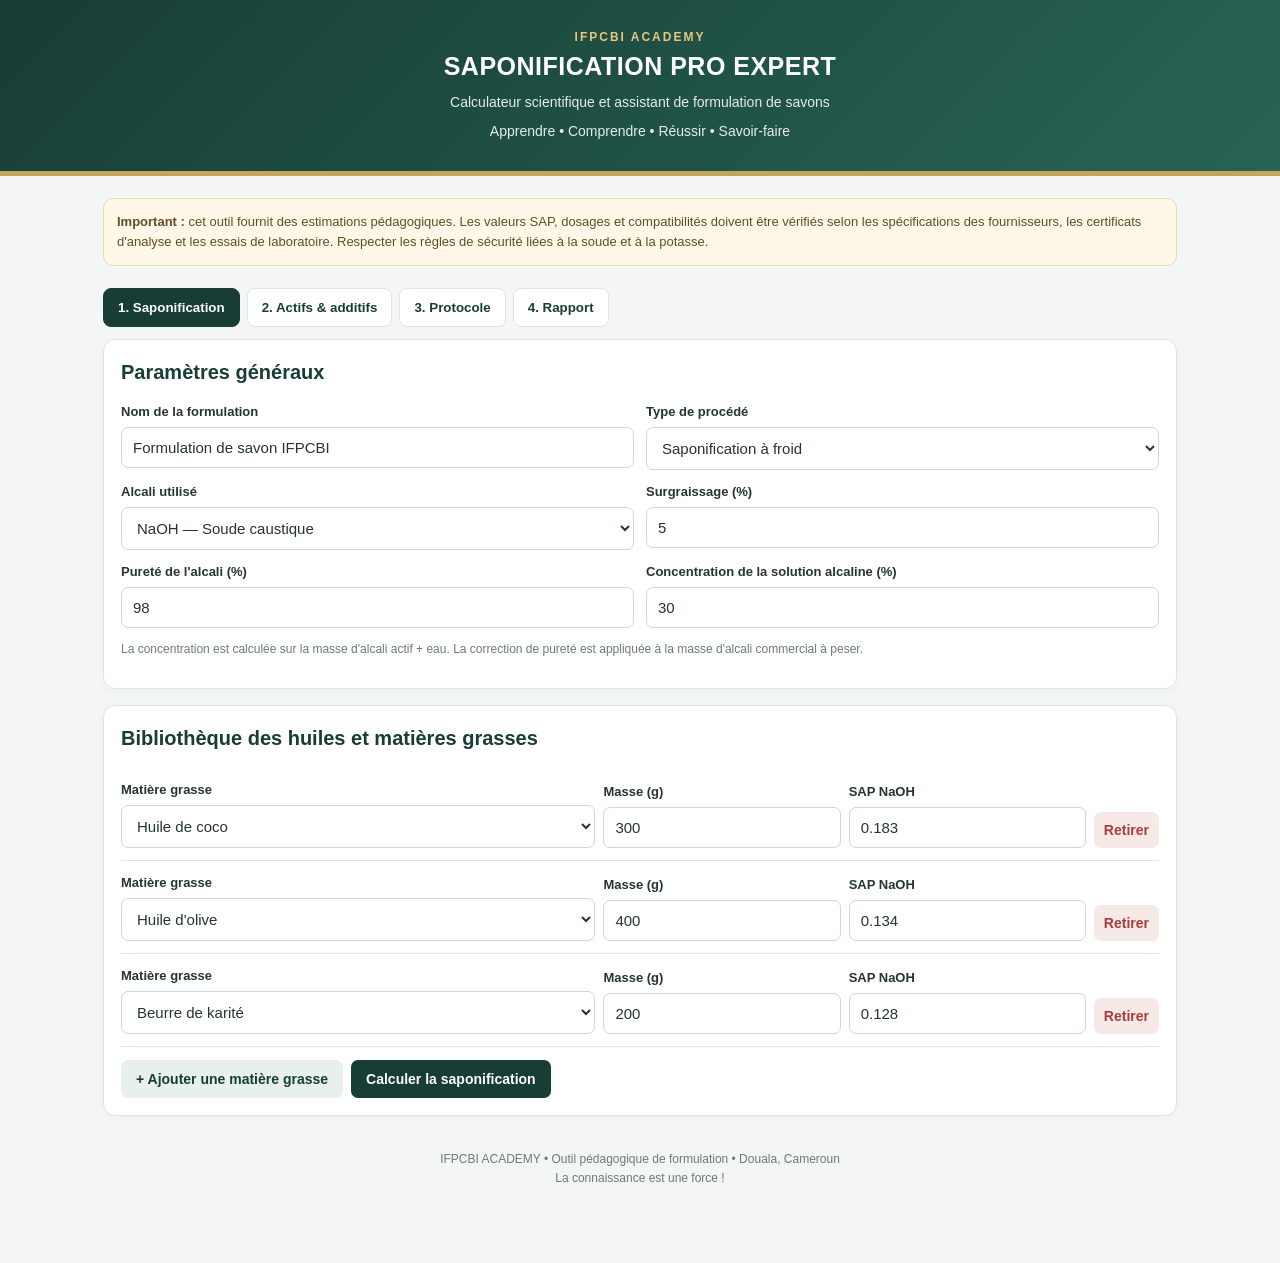
==== commit ba018bf0: "Update calculateur-saponification.html" ====
--- a/calculateur-saponification.html
+++ b/calculateur-saponification.html
@@ -1,1158 +1,700 @@
-un
+
 <!DOCTYPE html>
 <html lang="fr">
 <head>
 <meta charset="UTF-8">
 <meta name="viewport" content="width=device-width, initial-scale=1.0">
-<meta name="theme-color" content="#123c32">
-
-<title>IFPCBI Saponification Pro | Calculateur Expert</title>
-
-<meta name="description" content="Calculateur expert de saponification IFPCBI : indices SAP, NaOH, KOH, surgraissage, pureté, concentration, eau et formulation professionnelle.">
-
+<meta name="theme-color" content="#173d35">
+<title>IFPCBI Saponification Pro Expert</title>
+<meta name="description" content="Calculateur professionnel de saponification IFPCBI : calcul NaOH et KOH, huiles, beurres, surgraissage, actifs, additifs et protocole de fabrication du savon.">
 <style>
 :root {
-  --green:#123c32;
-  --green2:#20634e;
-  --gold:#c5a45b;
-  --bg:#f2f6f3;
+  --green:#173d35;
+  --green2:#286354;
+  --gold:#c5a45d;
+  --bg:#f3f6f4;
   --white:#fff;
-  --text:#24332d;
-  --muted:#64756b;
-  --border:#dce6df;
-  --red:#a52d24;
-}
-* {box-sizing:border-box}
-
-body {
-  margin:0;
-  font-family:Arial,sans-serif;
-  background:var(--bg);
-  color:var(--text);
-  line-height:1.5;
-}
-
-header {
-  background:linear-gradient(135deg,#102f28,#20634e);
-  color:white;
-  text-align:center;
-  padding:30px 15px;
-  border-bottom:5px solid var(--gold);
-}
-
-header h1 {
-  font-size:26px;
-  margin:0;
-  letter-spacing:1px;
-}
-
-header p {
-  margin:7px 0;
-  color:#e1ebe5;
-  font-size:13px;
-}
-
-.container {
-  max-width:1150px;
-  margin:25px auto;
-  padding:0 14px;
-}
-
-.panel {
-  background:white;
-  padding:22px;
-  margin-bottom:20px;
-  border-radius:13px;
-  box-shadow:0 3px 15px rgba(20,60,45,.06);
-}
-
-h2 {
-  color:var(--green);
-  font-size:18px;
-  margin-top:0;
-  border-bottom:1px solid var(--border);
-  padding-bottom:12px;
-}
-
-h3 {
-  color:var(--green);
-  font-size:16px;
-}
-
-label {
-  display:block;
-  font-size:13px;
-  font-weight:bold;
-  margin-bottom:7px;
-}
-
-input,select {
-  width:100%;
-  padding:12px;
-  border:1px solid #ccd9d0;
-  border-radius:8px;
-  font-size:15px;
-  background:white;
-  color:var(--text);
-}
-
-input:focus,select:focus {
-  outline:2px solid #8bb7a1;
-  border-color:var(--green2);
-}
-
-.field {margin-bottom:15px}
-
-.grid {
-  display:grid;
-  grid-template-columns:repeat(auto-fit,minmax(190px,1fr));
-  gap:15px;
-}
-
-.table-wrap {overflow-x:auto}
-
-table {
-  width:100%;
-  border-collapse:collapse;
-  min-width:540px;
-}
-
-th,td {
-  padding:11px 9px;
-  border-bottom:1px solid #e7ede9;
-  text-align:left;
-  font-size:13px;
-}
-
-th {
-  background:#edf4ef;
-  color:var(--green);
-}
-
-button {
-  border:0;
-  border-radius:8px;
-  padding:12px 17px;
-  font-size:14px;
-  font-weight:bold;
-  cursor:pointer;
-}
-
-button:disabled {
-  opacity:.5;
-  cursor:not-allowed;
-}
-
-.primary {
-  background:var(--green2);
-  color:white;
-}
-
-.secondary {
-  background:#e9f1ec;
-  color:var(--green);
-}
-
-.danger {
-  background:#fff0ed;
-  color:var(--red);
-  padding:9px 12px;
-}
-
-.actions {
-  display:flex;
-  flex-wrap:wrap;
-  gap:10px;
-}
-
-.results {
-  display:grid;
-  grid-template-columns:repeat(auto-fit,minmax(165px,1fr));
-  gap:12px;
-}
-
-.result {
-  background:#edf5f0;
-  padding:16px;
-  border-radius:10px;
-  border-left:4px solid var(--gold);
-}
-
-.result span {
-  display:block;
-  font-size:12px;
-  color:var(--muted);
-}
-
-.result strong {
-  display:block;
-  font-size:21px;
-  color:var(--green);
-  margin-top:8px;
-  overflow-wrap:anywhere;
-}
-
-.notice {
-  background:#fff8e8;
-  border-left:4px solid var(--gold);
-  padding:14px;
-  border-radius:6px;
-  font-size:13px;
-  line-height:1.6;
-}
-
-.success {
-  background:#eaf5ed;
-  border-left:4px solid #31865a;
-  padding:13px;
-  font-size:13px;
-  border-radius:6px;
-}
-
-.error {
-  background:#fff0ed;
-  border-left:4px solid var(--red);
-  padding:13px;
-  font-size:13px;
-  border-radius:6px;
-  color:#8e271f;
-}
-
-.small {
-  font-size:12px;
-  color:var(--muted);
-}
-
-footer {
-  text-align:center;
-  padding:25px;
-  color:var(--muted);
-  font-size:12px;
-}
-
-@media(max-width:600px) {
-  header h1 {font-size:21px}
-  .panel {padding:15px}
-  .result strong {font-size:19px}
-  .actions button {flex:1 1 100%}
-}
-
-@media print {
-  body {background:white}
-  header {background:white;color:#123c32;border-bottom:2px solid #c5a45b}
-  header p {color:#333}
-  .no-print {display:none!important}
-  .panel {box-shadow:none;border:1px solid #ddd;break-inside:avoid}
-  .container {max-width:100%;margin:0}
-  footer {padding:10px}
+  --text:#26352f;
+  --muted:#6d7b74;
+  --border:#dce5df;
+  --red:#a83c3c;
+}
+*{box-sizing:border-box}
+body{
+  margin:0;background:var(--bg);color:var(--text);
+  font-family:Arial,Helvetica,sans-serif;line-height:1.55
+}
+header{
+  background:linear-gradient(135deg,#173d35,#286354);
+  color:white;padding:28px 16px;text-align:center;
+  border-bottom:5px solid var(--gold)
+}
+header h1{margin:0;font-size:25px;letter-spacing:.5px}
+header p{margin:7px 0 0;color:#e3eee8;font-size:14px}
+.brand{color:#e6c77d;font-weight:bold;letter-spacing:2px;font-size:12px}
+.container{max-width:1100px;margin:22px auto;padding:0 13px 35px}
+.notice{
+  background:#fff8e9;border:1px solid #ead9ac;
+  border-radius:10px;padding:13px;margin-bottom:18px;
+  font-size:13px;color:#604e27
+}
+.tabs{
+  display:flex;gap:7px;overflow-x:auto;padding:4px 0 12px;
+  position:sticky;top:0;background:var(--bg);z-index:5
+}
+.tab{
+  border:1px solid var(--border);background:white;color:var(--green);
+  padding:11px 14px;border-radius:8px;white-space:nowrap;
+  font-weight:bold;cursor:pointer
+}
+.tab.active{background:var(--green);color:white;border-color:var(--green)}
+.panel{display:none}
+.panel.active{display:block}
+.card{
+  background:white;border:1px solid var(--border);border-radius:12px;
+  padding:17px;margin-bottom:16px;box-shadow:0 2px 8px #173d3508
+}
+h2{font-size:20px;color:var(--green);margin:0 0 14px}
+h3{font-size:16px;color:var(--green);margin:15px 0 9px}
+label{display:block;font-size:13px;font-weight:bold;margin-bottom:5px}
+input,select,textarea{
+  width:100%;padding:11px;border:1px solid #ccd8d0;border-radius:7px;
+  background:#fff;color:var(--text);font-size:15px;min-width:0
+}
+input:focus,select:focus,textarea:focus{outline:2px solid #a8c8b8;border-color:var(--green2)}
+textarea{min-height:75px;resize:vertical}
+.field{min-width:0}
+.grid{display:grid;grid-template-columns:repeat(2,minmax(0,1fr));gap:12px}
+.grid3{display:grid;grid-template-columns:repeat(3,minmax(0,1fr));gap:12px}
+.rowline{
+  display:grid;grid-template-columns:2fr 1fr 1fr auto;
+  gap:8px;align-items:end;padding:12px 0;border-bottom:1px solid var(--border)
+}
+.active-line{
+  display:grid;grid-template-columns:2fr .8fr 1fr auto;
+  gap:8px;align-items:end;padding:12px 0;border-bottom:1px solid var(--border)
+}
+.btn{
+  border:0;border-radius:7px;padding:11px 15px;font-weight:bold;
+  cursor:pointer;font-size:14px
+}
+.primary{background:var(--green);color:white}
+.secondary{background:#e8f0eb;color:var(--green)}
+.gold{background:var(--gold);color:#25352d}
+.danger{background:#f8e9e9;color:var(--red);padding:10px}
+.btn:active{transform:scale(.98)}
+.actions{display:flex;gap:8px;flex-wrap:wrap;margin-top:13px}
+.small{font-size:12px;color:var(--muted)}
+.result-grid{
+  display:grid;grid-template-columns:repeat(3,minmax(0,1fr));gap:10px
+}
+.result{
+  background:#edf4ef;border:1px solid #d5e5d9;padding:13px;border-radius:9px
+}
+.result span{display:block;font-size:12px;color:var(--muted)}
+.result strong{font-size:21px;color:var(--green)}
+table{width:100%;border-collapse:collapse;font-size:13px;margin:10px 0}
+th,td{border:1px solid var(--border);padding:9px;text-align:left}
+th{background:#edf3ef;color:var(--green)}
+.table-wrap{overflow-x:auto}
+.tag{display:inline-block;padding:3px 7px;border-radius:5px;background:#edf3ef;color:var(--green);font-size:11px}
+.hidden{display:none!important}
+.report-title{text-align:center;color:var(--green)}
+.footer{text-align:center;font-size:12px;color:var(--muted);padding:18px}
+hr{border:0;border-top:1px solid var(--border);margin:17px 0}
+@media(max-width:650px){
+  header h1{font-size:21px}
+  .grid,.grid3{grid-template-columns:1fr 1fr}
+  .rowline{grid-template-columns:1fr 1fr}
+  .active-line{grid-template-columns:1fr 1fr}
+  .result-grid{grid-template-columns:1fr 1fr}
+  .card{padding:13px}
+}
+@media(max-width:390px){
+  .grid,.grid3{grid-template-columns:1fr}
+  .result-grid{grid-template-columns:1fr}
+}
+@media print{
+  body{background:white}
+  header,.tabs,.notice,.no-print,.footer{display:none!important}
+  .container{max-width:none;margin:0;padding:0}
+  .panel{display:none!important}
+  #reportPanel{display:block!important}
+  .card{box-shadow:none;border:0;padding:0}
+  #reportPanel .card{display:block}
+  table{font-size:11px}
 }
 </style>
 </head>
-
 <body>
 
 <header>
-  <h1>IFPCBI SAPONIFICATION PRO</h1>
-  <p>CALCULATEUR SCIENTIFIQUE DE SAPONIFICATION</p>
+  <div class="brand">IFPCBI ACADEMY</div>
+  <h1>SAPONIFICATION PRO EXPERT</h1>
+  <p>Calculateur scientifique et assistant de formulation de savons</p>
   <p>Apprendre • Comprendre • Réussir • Savoir-faire</p>
-  <p>Institut de Formation Professionnelle Complexe Bio-Industriel</p>
 </header>
 
-<main class="container">
-
-<!-- INFORMATIONS GENERALES -->
-
-<section class="panel">
-  <h2>01 — Identification de la formulation</h2>
-
-  <div class="grid">
-    <div class="field">
-      <label for="nom">Nom de la formulation</label>
-      <input id="nom" type="text"
-      placeholder="Ex : Savon karité, coco et olive">
-    </div>
-
-    <div class="field">
-      <label for="alcali">Type d'alcali</label>
-      <select id="alcali">
-        <option value="NaOH">Soude caustique (NaOH)</option>
-        <option value="KOH">Potasse caustique (KOH)</option>
-      </select>
-    </div>
-  </div>
+<div class="container">
+
+<div class="notice">
+  <strong>Important :</strong> cet outil fournit des estimations pédagogiques.
+  Les valeurs SAP, dosages et compatibilités doivent être vérifiés selon les
+  spécifications des fournisseurs, les certificats d'analyse et les essais
+  de laboratoire. Respecter les règles de sécurité liées à la soude et à la potasse.
+</div>
+
+<nav class="tabs no-print">
+  <button class="tab active" data-tab="soapPanel">1. Saponification</button>
+  <button class="tab" data-tab="activePanel">2. Actifs & additifs</button>
+  <button class="tab" data-tab="protocolPanel">3. Protocole</button>
+  <button class="tab" data-tab="reportPanel">4. Rapport</button>
+</nav>
+
+<!-- MODULE 1 -->
+<section id="soapPanel" class="panel active">
+
+<div class="card">
+<h2>Paramètres généraux</h2>
+<div class="grid">
+  <div class="field">
+    <label>Nom de la formulation</label>
+    <input id="formulaName" value="Formulation de savon IFPCBI">
+  </div>
+  <div class="field">
+    <label>Type de procédé</label>
+    <select id="process">
+      <option value="Froid">Saponification à froid</option>
+      <option value="Chaud">Saponification à chaud</option>
+    </select>
+  </div>
+  <div class="field">
+    <label>Alcali utilisé</label>
+    <select id="alkali">
+      <option value="naoh">NaOH — Soude caustique</option>
+      <option value="koh">KOH — Potasse caustique</option>
+    </select>
+  </div>
+  <div class="field">
+    <label>Surgraissage (%)</label>
+    <input id="superfat" type="number" min="0" max="30" step="0.1" value="5">
+  </div>
+  <div class="field">
+    <label>Pureté de l'alcali (%)</label>
+    <input id="purity" type="number" min="1" max="100" step="0.1" value="98">
+  </div>
+  <div class="field">
+    <label>Concentration de la solution alcaline (%)</label>
+    <input id="concentration" type="number" min="10" max="60" step="0.1" value="30">
+  </div>
+</div>
+<p class="small">La concentration est calculée sur la masse d'alcali actif + eau. La correction de pureté est appliquée à la masse d'alcali commercial à peser.</p>
+</div>
+
+<div class="card">
+<h2>Bibliothèque des huiles et matières grasses</h2>
+<div id="oilRows"></div>
+<div class="actions no-print">
+  <button class="btn secondary" onclick="addOil()">+ Ajouter une matière grasse</button>
+  <button class="btn primary" onclick="calculate()">Calculer la saponification</button>
+</div>
+</div>
+
+<div id="soapResults" class="card hidden">
+<h2>Résultats de saponification</h2>
+<div class="result-grid">
+  <div class="result"><span>Masse totale des huiles</span><strong id="rOils">0 g</strong></div>
+  <div class="result"><span>NaOH / KOH actif</span><strong id="rActive">0 g</strong></div>
+  <div class="result"><span>Alcali commercial à peser</span><strong id="rCommercial">0 g</strong></div>
+  <div class="result"><span>Eau à ajouter</span><strong id="rWater">0 g</strong></div>
+  <div class="result"><span>Masse totale estimée</span><strong id="rTotal">0 g</strong></div>
+  <div class="result"><span>Concentration apparente</span><strong id="rApparent">0 %</strong></div>
+</div>
+<p class="small" id="soapExplanation"></p>
+</div>
 </section>
 
-<!-- MATIERES GRASSES -->
-
-<section class="panel">
-  <h2>02 — Bibliothèque des matières grasses</h2>
-
-  <p class="small">
-    Sélectionnez les huiles et beurres, puis indiquez
-    leur masse en grammes.
-  </p>
-
+<!-- MODULE 2 -->
+<section id="activePanel" class="panel">
+
+<div class="card">
+<h2>Bibliothèque des actifs et additifs</h2>
+<p class="small">Les dosages affichés sont des plages de départ indicatives, et non des recommandations universelles. Le dosage réel dépend de la qualité de l'ingrédient, du procédé et de sa stabilité dans le savon.</p>
+<div class="grid">
+  <div class="field">
+    <label>Filtrer par famille</label>
+    <select id="activeCategory" onchange="renderActiveRows()">
+      <option value="Toutes">Toutes les familles</option>
+      <option>Hydratants et humectants</option>
+      <option>Botaniques et poudres</option>
+      <option>Argiles et minéraux</option>
+      <option>Exfoliants</option>
+      <option>Colorants</option>
+      <option>Parfums et huiles essentielles</option>
+      <option>Additifs techniques</option>
+      <option>Laits et ingrédients alimentaires</option>
+    </select>
+  </div>
+  <div class="field">
+    <label>Rechercher un ingrédient</label>
+    <input id="activeSearch" placeholder="Ex. : miel, argile, moringa..." oninput="renderActiveRows()">
+  </div>
+</div>
+<div id="activeLibrary" class="table-wrap"></div>
+</div>
+
+<div class="card">
+<h2>Actifs sélectionnés dans la formule</h2>
+<p class="small">Choisis la base de calcul appropriée pour chaque ingrédient : poids des huiles ou poids de la pâte avant ajout de cet ingrédient.</p>
+<div id="selectedActiveRows"></div>
+<div class="actions no-print">
+  <button class="btn secondary" onclick="addActive()">+ Ajouter un actif</button>
+  <button class="btn secondary" onclick="addCustomActive()">+ Créer un actif personnalisé</button>
+  <button class="btn primary" onclick="calculateActives()">Calculer les dosages</button>
+</div>
+<div id="activeResults" class="hidden">
+  <h3>Quantités calculées</h3>
   <div class="table-wrap">
-    <table>
-      <thead>
-        <tr>
-          <th>Matière grasse</th>
-          <th>Masse (g)</th>
-          <th>Action</th>
-        </tr>
-      </thead>
-      <tbody id="huile-list"></tbody>
-    </table>
-  </div>
-
-  <br>
-
-  <div class="actions no-print">
-    <button type="button" class="secondary" id="ajouter">
-      + Ajouter une matière grasse
-    </button>
-  </div>
+  <table>
+    <thead><tr><th>Ingrédient</th><th>Dosage</th><th>Base</th><th>Quantité</th></tr></thead>
+    <tbody id="activeResultBody"></tbody>
+  </table>
+  </div>
+  <p class="small" id="activeTotal"></p>
+</div>
+</div>
 </section>
 
-<!-- PARAMETRES -->
-
-<section class="panel">
-  <h2>03 — Paramètres de saponification</h2>
-
-  <div class="grid">
-
-    <div class="field">
-      <label for="surgras">Taux de surgraissage (%)</label>
-      <input id="surgras" type="number"
-      min="0" max="20" step="0.5" value="5">
-    </div>
-
-    <div class="field">
-      <label for="concentration">Concentration souhaitée (%)</label>
-      <input id="concentration" type="number"
-      min="1" max="50" step="0.5" value="30">
-    </div>
-
-    <div class="field">
-      <label for="purete">Pureté de l'alcali (%)</label>
-      <input id="purete" type="number"
-      min="1" max="100" step="0.1" value="98">
-    </div>
-
-  </div>
-
-  <p class="notice">
-    La concentration est définie ici comme le rapport entre
-    la masse d'alcali actif et la masse totale
-    (alcali actif + eau). La pureté sert séparément à
-    déterminer la masse de produit commercial à peser.
-  </p>
+<!-- MODULE 3 -->
+<section id="protocolPanel" class="panel">
+<div class="card">
+<h2>Assistant de protocole de fabrication</h2>
+<div class="field">
+<label>Procédé</label>
+<select id="protocolProcess" onchange="showProtocol()">
+<option value="Froid">Saponification à froid</option>
+<option value="Chaud">Saponification à chaud</option>
+</select>
+</div>
+<div id="protocolText"></div>
+</div>
+<div class="card">
+<h2>Notes techniques de formulation</h2>
+<textarea id="technicalNotes" placeholder="Observations, matières premières, températures, essais, remarques de laboratoire..."></textarea>
+</div>
 </section>
 
-<!-- RESULTATS -->
-
-<section class="panel">
-  <h2>04 — Résultats scientifiques</h2>
-
-  <div class="results">
-
-    <div class="result">
-      <span>Masse totale des huiles</span>
-      <strong id="total-huiles">0,00 g</strong>
-    </div>
-
-    <div class="result">
-      <span>Alcali théorique pur</span>
-      <strong id="alcali-theorique">0,00 g</strong>
-    </div>
-
-    <div class="result">
-      <span>Alcali actif après surgraissage</span>
-      <strong id="alcali-actif">0,00 g</strong>
-    </div>
-
-    <div class="result">
-      <span>Alcali commercial à peser</span>
-      <strong id="alcali-reel">0,00 g</strong>
-    </div>
-
-    <div class="result">
-      <span>Eau nécessaire</span>
-      <strong id="eau">0,00 g</strong>
-    </div>
-
-    <div class="result">
-      <span>Masse totale initiale</span>
-      <strong id="masse-formule">0,00 g</strong>
-    </div>
-
-  </div>
-
-  <br>
-
-  <div class="actions no-print">
-    <button type="button" class="primary" id="calculer">
-      CALCULER LA FORMULATION
-    </button>
-
-    <button type="button" class="secondary" id="imprimer">
-      IMPRIMER LE RAPPORT
-    </button>
-
-    <button type="button" class="secondary" id="reinitialiser">
-      RÉINITIALISER
-    </button>
-  </div>
-
-  <p id="message" class="notice" aria-live="polite">
-    Ajoutez vos matières grasses et renseignez leurs masses
-    pour commencer le calcul.
-  </p>
+<!-- MODULE 4 -->
+<section id="reportPanel" class="panel">
+<div class="card">
+<div class="report-title">
+  <h2>RAPPORT TECHNIQUE DE FORMULATION</h2>
+  <strong>IFPCBI — Institut de Formation Professionnelle Complexe Bio-Industriel</strong>
+  <p>Calculateur IFPCBI Saponification Pro Expert</p>
+</div>
+<hr>
+<div id="reportContent">
+<p>Effectuer d'abord le calcul de saponification pour générer le rapport.</p>
+</div>
+<div class="actions no-print">
+<button class="btn primary" onclick="generateReport()">Actualiser le rapport</button>
+<button class="btn gold" onclick="window.print()">Imprimer / Enregistrer en PDF</button>
+</div>
+</div>
 </section>
 
-<!-- RAPPORT -->
-
-<section class="panel">
-  <h2>05 — Rapport technique de formulation</h2>
-
-  <div id="rapport">
-    <p class="small">
-      Le rapport détaillé apparaîtra après le calcul.
-    </p>
-  </div>
-</section>
-
-<!-- DOCUMENTATION -->
-
-<section class="panel">
-  <h2>06 — Documentation scientifique</h2>
-
-  <h3>Équation générale</h3>
-
-  <p>
-    Besoin théorique en alcali =
-    Somme (masse de chaque matière grasse × indice SAP).
-  </p>
-
-  <p>
-    Besoin actif après surgraissage =
-    Besoin théorique × (1 − taux de surgraissage).
-  </p>
-
-  <p>
-    Masse commerciale à peser =
-    Besoin actif ÷ pureté.
-  </p>
-
-  <p>
-    Eau =
-    Besoin actif × (100 − concentration) ÷ concentration.
-  </p>
-
-  <div class="notice">
-    Les indices SAP sont des valeurs indicatives.
-    Ils peuvent varier selon l'origine, la composition
-    et les caractéristiques des matières premières.
-    Les résultats doivent être vérifiés avant fabrication.
-  </div>
-</section>
-
-</main>
-
-<footer>
-  IFPCBI — Institut de Formation Professionnelle
-  Complexe Bio-Industriel<br>
-  Douala — Cameroun<br>
-  Outil pédagogique de formulation cosmétique
-</footer>
+<div class="footer">
+  IFPCBI ACADEMY • Outil pédagogique de formulation • Douala, Cameroun
+  <br>La connaissance est une force !
+</div>
+</div>
 
 <script>
-
-// ==============================================
+// =======================================
 // 1. BIBLIOTHEQUE DES MATIERES GRASSES
-// ==============================================
-
-// Indices SAP NaOH en grammes de NaOH par gramme
-// de matière grasse.
-// Valeurs indicatives à confirmer par fournisseur.
-
-
-  
-// ==============================================
-// BIBLIOTHEQUE SCIENTIFIQUE IFPCBI
-// 25 MATIERES GRASSES
-// SAP NaOH : gramme de NaOH / gramme de matière
-// ==============================================
+// SAP exprimé en g de NaOH par g de matière grasse
+// Valeurs indicatives à vérifier.
+// =======================================
 
 const BIBLIOTHEQUE = {
-
-  // HUILES ET BEURRES DEJA INTEGRES
-
-  coco: {
-    nom:"Huile de coco",
-    categorie:"Huile tropicale",
-    naoh:0.183,
-    source:"Valeur indicative"
-  },
-
-  olive: {
-    nom:"Huile d'olive",
-    categorie:"Huile végétale",
-    naoh:0.134,
-    source:"Valeur indicative"
-  },
-
-  palme: {
-    nom:"Huile de palme",
-    categorie:"Huile tropicale",
-    naoh:0.142,
-    source:"Valeur indicative"
-  },
-
-  ricin: {
-    nom:"Huile de ricin",
-    categorie:"Huile végétale",
-    naoh:0.128,
-    source:"Valeur indicative"
-  },
-
-  karite: {
-    nom:"Beurre de karité",
-    categorie:"Beurre végétal",
-    naoh:0.128,
-    source:"Valeur indicative"
-  },
-
-  cacao: {
-    nom:"Beurre de cacao",
-    categorie:"Beurre végétal",
-    naoh:0.137,
-    source:"Valeur indicative"
-  },
-
-  arachide: {
-    nom:"Huile d'arachide",
-    categorie:"Huile végétale",
-    naoh:0.136,
-    source:"Valeur indicative"
-  },
-
-  tournesol: {
-    nom:"Huile de tournesol",
-    categorie:"Huile végétale",
-    naoh:0.135,
-    source:"Valeur indicative"
-  },
-
-  soja: {
-    nom:"Huile de soja",
-    categorie:"Huile végétale",
-    naoh:0.136,
-    source:"Valeur indicative"
-  },
-
-  palmiste: {
-    nom:"Huile de palmiste",
-    categorie:"Huile tropicale",
-    naoh:0.176,
-    source:"Valeur indicative"
-  },
-
-  // NOUVELLES HUILES VEGETALES
-
-  avocat: {
-    nom:"Huile d'avocat",
-    categorie:"Huile végétale",
-    naoh:0.133,
-    source:"Table comparative SAP"
-  },
-
-  amande: {
-    nom:"Huile d'amande douce",
-    categorie:"Huile végétale",
-    naoh:0.139,
-    source:"Table comparative SAP"
-  },
-
-  argan: {
-    nom:"Huile d'argan",
-    categorie:"Huile végétale",
-    naoh:0.136,
-    source:"Table comparative SAP"
-  },
-
-  abricot: {
-    nom:"Huile de noyau d'abricot",
-    categorie:"Huile végétale",
-    naoh:0.139,
-    source:"Table comparative SAP"
-  },
-
-  babassu: {
-    nom:"Huile de babassu",
-    categorie:"Huile tropicale",
-    naoh:0.175,
-    source:"Table comparative SAP"
-  },
-
-  pepinsraisin: {
-    nom:"Huile de pépins de raisin",
-    categorie:"Huile végétale",
-    naoh:0.134,
-    source:"Table comparative SAP"
-  },
-
-  riz: {
-    nom:"Huile de son de riz",
-    categorie:"Huile végétale",
-    naoh:0.133,
-    source:"Table comparative SAP"
-  },
-
-  canola: {
-    nom:"Huile de colza (canola)",
-    categorie:"Huile végétale",
-    naoh:0.133,
-    source:"Table comparative SAP"
-  },
-
-  sesame: {
-    nom:"Huile de sésame",
-    categorie:"Huile végétale",
-    naoh:0.133,
-    source:"Table comparative SAP"
-  },
-
-  mais: {
-    nom:"Huile de maïs",
-    categorie:"Huile végétale",
-    naoh:0.136,
-    source:"Table comparative SAP"
-  },
-
-  neem: {
-    nom:"Huile de neem",
-    categorie:"Huile végétale",
-    naoh:0.138,
-    source:"Table comparative SAP"
-  },
-
-  // BEURRES VEGETAUX
-
-  mangue: {
-    nom:"Beurre de mangue",
-    categorie:"Beurre végétal",
-    naoh:0.136,
-    source:"Table comparative SAP"
-  },
-
-  kokum: {
-    nom:"Beurre de kokum",
-    categorie:"Beurre végétal",
-    naoh:0.135,
-    source:"Table comparative SAP"
-  },
-
-  // GRAISSES ANIMALES
-
-  suif: {
-    nom:"Suif de bœuf",
-    categorie:"Graisse animale",
-    naoh:0.143,
-    source:"Table comparative SAP"
-  },
-
-  saindoux: {
-    nom:"Saindoux",
-    categorie:"Graisse animale",
-    naoh:0.141,
-    source:"Table comparative SAP"
+coco:{nom:"Huile de coco",cat:"Huile tropicale",sap:.183},
+olive:{nom:"Huile d'olive",cat:"Huile végétale",sap:.134},
+palme:{nom:"Huile de palme",cat:"Huile tropicale",sap:.142},
+ricin:{nom:"Huile de ricin",cat:"Huile végétale",sap:.128},
+karite:{nom:"Beurre de karité",cat:"Beurre végétal",sap:.128},
+cacao:{nom:"Beurre de cacao",cat:"Beurre végétal",sap:.137},
+arachide:{nom:"Huile d'arachide",cat:"Huile végétale",sap:.136},
+tournesol:{nom:"Huile de tournesol",cat:"Huile végétale",sap:.135},
+soja:{nom:"Huile de soja",cat:"Huile végétale",sap:.136},
+palmiste:{nom:"Huile de palmiste",cat:"Huile tropicale",sap:.176},
+avocat:{nom:"Huile d'avocat",cat:"Huile végétale",sap:.133},
+amande:{nom:"Huile d'amande douce",cat:"Huile végétale",sap:.139},
+argan:{nom:"Huile d'argan",cat:"Huile végétale",sap:.136},
+abricot:{nom:"Huile de noyau d'abricot",cat:"Huile végétale",sap:.139},
+babassu:{nom:"Huile de babassu",cat:"Huile tropicale",sap:.175},
+pepinsraisin:{nom:"Huile de pépins de raisin",cat:"Huile végétale",sap:.134},
+riz:{nom:"Huile de son de riz",cat:"Huile végétale",sap:.133},
+canola:{nom:"Huile de colza (canola)",cat:"Huile végétale",sap:.133},
+sesame:{nom:"Huile de sésame",cat:"Huile végétale",sap:.133},
+mais:{nom:"Huile de maïs",cat:"Huile végétale",sap:.136},
+neem:{nom:"Huile de neem",cat:"Huile végétale",sap:.138},
+mangue:{nom:"Beurre de mangue",cat:"Beurre végétal",sap:.136},
+kokum:{nom:"Beurre de kokum",cat:"Beurre végétal",sap:.135},
+suif:{nom:"Suif de bœuf",cat:"Graisse animale",sap:.143},
+saindoux:{nom:"Saindoux",cat:"Graisse animale",sap:.141}
+};
+
+// =======================================
+// 2. BIBLIOTHEQUE DES ACTIFS ET ADDITIFS
+// Dosages indicatifs en %.
+// =======================================
+
+const ACTIFS = {
+ glycerine:{nom:"Glycérine végétale",cat:"Hydratants et humectants",min:.5,max:3,def:2,base:"huiles",moment:"Incorporation à la trace ou dans la phase adaptée",note:"Humectant. Une quantité excessive peut modifier la texture et favoriser la transpiration du savon."},
+ sorbitol:{nom:"Sorbitol",cat:"Hydratants et humectants",min:1,max:3,def:2,base:"huiles",moment:"Phase aqueuse",note:"Humectant. Vérifier la compatibilité avec la formule."},
+ miel:{nom:"Miel",cat:"Hydratants et humectants",min:1,max:3,def:2,base:"huiles",moment:"Dilué, incorporé avec précaution",note:"Riche en sucres : peut accélérer la montée en température et la réaction."},
+ aloe:{nom:"Aloe vera (gel)",cat:"Hydratants et humectants",min:1,max:5,def:2,base:"huiles",moment:"Phase aqueuse ou incorporation adaptée",note:"La stabilité et la conservation dépendent de la forme commerciale."},
+ panthenol:{nom:"Panthénol",cat:"Hydratants et humectants",min:.2,max:1,def:.5,base:"huiles",moment:"À froid si la stabilité le permet",note:"Vérifier sa stabilité au pH élevé du savon."},
+ avoinecol:{nom:"Avoine colloïdale",cat:"Hydratants et humectants",min:1,max:3,def:2,base:"huiles",moment:"À la trace",note:"Poudre fine. Bien disperser pour éviter les grumeaux."},
+ laitchevre:{nom:"Lait de chèvre en poudre",cat:"Laits et ingrédients alimentaires",min:1,max:3,def:2,base:"huiles",moment:"Pré-disperser ou incorporer selon le procédé",note:"Les sucres et protéines peuvent favoriser l'échauffement."},
+ laitavoine:{nom:"Lait d'avoine",cat:"Laits et ingrédients alimentaires",min:1,max:5,def:3,base:"huiles",moment:"Remplacement partiel de l'eau avec précautions",note:"Comptabiliser l'eau contenue dans le lait."},
+ laitevache:{nom:"Lait de vache en poudre",cat:"Laits et ingrédients alimentaires",min:1,max:3,def:2,base:"huiles",moment:"Pré-disperser",note:"Surveiller la température et la coloration."},
+ yaourt:{nom:"Yaourt en poudre",cat:"Laits et ingrédients alimentaires",min:.5,max:2,def:1,base:"huiles",moment:"Selon la forme et les recommandations fournisseur",note:"Vérifier la stabilité et la compatibilité."},
+ curcuma:{nom:"Poudre de curcuma",cat:"Botaniques et poudres",min:.1,max:.5,def:.2,base:"huiles",moment:"Pré-disperser dans une petite quantité d'huile",note:"Peut colorer fortement la peau et le savon."},
+ moringa:{nom:"Poudre de moringa",cat:"Botaniques et poudres",min:.5,max:2,def:1,base:"huiles",moment:"À la trace",note:"La couleur peut évoluer pendant la saponification."},
+ neem:{nom:"Poudre de neem",cat:"Botaniques et poudres",min:.5,max:2,def:1,base:"huiles",moment:"À la trace",note:"Odeur végétale caractéristique."},
+ papaye:{nom:"Poudre de papaye",cat:"Botaniques et poudres",min:.5,max:2,def:1,base:"huiles",moment:"À la trace",note:"Ne pas supposer que les enzymes restent actives dans un savon alcalin."},
+ cacao:{nom:"Poudre de cacao",cat:"Botaniques et poudres",min:.5,max:2,def:1,base:"huiles",moment:"Pré-disperser",note:"Peut foncer la couleur du savon."},
+ cafe:{nom:"Café moulu fin",cat:"Botaniques et poudres",min:.5,max:2,def:1,base:"huiles",moment:"À la trace",note:"Effet exfoliant mécanique possible."},
+ charbon:{nom:"Charbon végétal activé",cat:"Botaniques et poudres",min:.2,max:1,def:.5,base:"huiles",moment:"Pré-disperser dans l'huile",note:"Poudre très fine, risque de poussières à l'incorporation."},
+ spiruline:{nom:"Poudre de spiruline",cat:"Botaniques et poudres",min:.2,max:1,def:.5,base:"huiles",moment:"À la trace",note:"La couleur peut se dégrader avec le pH et la chaleur."},
+ hibiscus:{nom:"Poudre d'hibiscus",cat:"Botaniques et poudres",min:.2,max:1,def:.5,base:"huiles",moment:"À la trace",note:"Les pigments végétaux peuvent changer de couleur en milieu alcalin."},
+ orange:{nom:"Poudre d'écorce d'orange",cat:"Botaniques et poudres",min:.5,max:2,def:1,base:"huiles",moment:"À la trace",note:"Choisir une poudre propre, sèche et finement tamisée."},
+ argileblanche:{nom:"Argile blanche (kaolin)",cat:"Argiles et minéraux",min:1,max:3,def:2,base:"huiles",moment:"Pré-disperser dans un peu d'eau ou d'huile",note:"Peut modifier la viscosité de la pâte."},
+ argileverte:{nom:"Argile verte",cat:"Argiles et minéraux",min:1,max:3,def:2,base:"huiles",moment:"Pré-disperser",note:"Éviter les poussières lors de la manipulation."},
+ rhassoul:{nom:"Rhassoul",cat:"Argiles et minéraux",min:1,max:3,def:2,base:"huiles",moment:"Pré-disperser",note:"Peut épaissir la pâte."},
+ zinc:{nom:"Oxyde de zinc",cat:"Argiles et minéraux",min:.5,max:2,def:1,base:"huiles",moment:"Disperser soigneusement",note:"Vérifier la qualité cosmétique et la réglementation d'usage."},
+ kaolin:{nom:"Kaolin ultra-fin",cat:"Argiles et minéraux",min:1,max:3,def:2,base:"huiles",moment:"Pré-disperser",note:"Éviter l'inhalation de poudre."},
+ pumice:{nom:"Pierre ponce micronisée",cat:"Exfoliants",min:.5,max:2,def:1,base:"huiles",moment:"À la trace",note:"Exfoliant mécanique : choisir une granulométrie adaptée."},
+ sel:{nom:"Sel fin",cat:"Exfoliants",min:1,max:5,def:2,base:"huiles",moment:"Selon le type de savon",note:"Le sel modifie fortement la dureté et la solubilité."},
+ sucre:{nom:"Sucre",cat:"Additifs techniques",min:.5,max:2,def:1,base:"huiles",moment:"Dissoudre dans l'eau avant la soude, avec précautions",note:"Peut accélérer la chauffe et la réaction."},
+ lactate:{nom:"Lactate de sodium",cat:"Additifs techniques",min:1,max:2,def:1.5,base:"huiles",moment:"Dans la solution refroidie ou selon fournisseur",note:"Vérifier la concentration de la solution commerciale."},
+ citrate:{nom:"Citrate de sodium",cat:"Additifs techniques",min:.5,max:1,def:.5,base:"huiles",moment:"Dissoudre dans l'eau",note:"Agent chélatant. La quantité de soude peut nécessiter une correction selon la forme chimique."},
+ edta:{nom:"EDTA disodique",cat:"Additifs techniques",min:.1,max:.5,def:.2,base:"huiles",moment:"Dissoudre dans la phase aqueuse",note:"Vérifier la compatibilité et les exigences réglementaires."},
+ selgluconate:{nom:"Gluconate de sodium",cat:"Additifs techniques",min:.2,max:1,def:.5,base:"huiles",moment:"Phase aqueuse",note:"Agent chélatant. Évaluer son effet dans la formule."},
+ vitaminee:{nom:"Tocophérol (vitamine E)",cat:"Additifs techniques",min:.1,max:.5,def:.2,base:"huiles",moment:"Dans les huiles avant saponification",note:"Antioxydant des huiles, pas conservateur antimicrobien."},
+ fragrance:{nom:"Parfum cosmétique",cat:"Parfums et huiles essentielles",min:.5,max:2,def:1,base:"huiles",moment:"À la trace",note:"Respecter impérativement le certificat IFRA et la limite applicable à la catégorie du produit."},
+ lavande:{nom:"Huile essentielle de lavande",cat:"Parfums et huiles essentielles",min:.2,max:1,def:.5,base:"huiles",moment:"À la trace",note:"Vérifier allergènes, IFRA et limites d'utilisation."},
+ teaTree:{nom:"Huile essentielle de tea tree",cat:"Parfums et huiles essentielles",min:.2,max:1,def:.5,base:"huiles",moment:"À la trace",note:"Vérifier oxydation, allergènes et limite applicable."},
+ citronnelle:{nom:"Huile essentielle de citronnelle",cat:"Parfums et huiles essentielles",min:.1,max:.5,def:.3,base:"huiles",moment:"À la trace",note:"Potentiel sensibilisant : vérifier la documentation IFRA."},
+ menthe:{nom:"Huile essentielle de menthe poivrée",cat:"Parfums et huiles essentielles",min:.1,max:.5,def:.3,base:"huiles",moment:"À la trace",note:"Prudence avec les peaux sensibles et les limites fournisseur."},
+ mica:{nom:"Mica adapté au savon",cat:"Colorants",min:.1,max:1,def:.5,base:"huiles",moment:"Pré-disperser dans l'huile",note:"Vérifier que le pigment est adapté au savon et à son pH."},
+ oxydejaune:{nom:"Oxyde jaune",cat:"Colorants",min:.1,max:1,def:.5,base:"huiles",moment:"Pré-disperser",note:"Utiliser un grade cosmétique autorisé."},
+ oxyderouge:{nom:"Oxyde rouge",cat:"Colorants",min:.1,max:1,def:.5,base:"huiles",moment:"Pré-disperser",note:"Utiliser un grade cosmétique autorisé."},
+ oxydenoir:{nom:"Oxyde noir",cat:"Colorants",min:.1,max:1,def:.5,base:"huiles",moment:"Pré-disperser",note:"Utiliser un grade cosmétique autorisé."}
+};
+
+// =======================================
+// 3. VARIABLES ET OUTILS
+// =======================================
+
+const FACTEUR_KOH = 56.1056 / 39.997;
+let lastCalculation = null;
+let lastActiveResults = [];
+let oilCounter = 0;
+let activeCounter = 0;
+
+function fmt(n,d=2){
+ return Number(n).toLocaleString("fr-FR",{minimumFractionDigits:d,maximumFractionDigits:d});
+}
+function escapeHTML(s){
+ return String(s).replace(/[&<>"']/g,c=>({"&":"&amp;","<":"&lt;",">":"&gt;",'"':"&quot;","'":"&#39;"}[c]));
+}
+function optionsOils(){
+ return Object.entries(BIBLIOTHEQUE).map(([k,v])=>
+ `<option value="${k}">${v.nom}</option>`).join("");
+}
+function addOil(code="coco",mass=500){
+ oilCounter++;
+ const div=document.createElement("div");
+ div.className="rowline";
+ div.innerHTML=`
+ <div class="field"><label>Matière grasse</label>
+ <select class="oil-name">${optionsOils()}</select></div>
+ <div class="field"><label>Masse (g)</label>
+ <input class="oil-mass" type="number" min="0" step="0.1" value="${mass}"></div>
+ <div class="field"><label>SAP NaOH</label>
+ <input class="oil-sap" type="number" step="0.001" value="${BIBLIOTHEQUE[code].sap}" readonly></div>
+ <button class="btn danger" onclick="this.parentElement.remove()">Retirer</button>`;
+ div.querySelector(".oil-name").value=code;
+ div.querySelector(".oil-name").addEventListener("change",function(){
+  div.querySelector(".oil-sap").value=BIBLIOTHEQUE[this.value].sap;
+ });
+ document.getElementById("oilRows").appendChild(div);
+}
+function addActive(key="glycerine"){
+ activeCounter++;
+ const item=ACTIFS[key];
+ const div=document.createElement("div");
+ div.className="active-line";
+ div.innerHTML=`
+ <div class="field"><label>Ingrédient</label>
+ <select class="active-name">
+ ${Object.entries(ACTIFS).map(([k,v])=>`<option value="${k}">${v.nom}</option>`).join("")}
+ </select></div>
+ <div class="field"><label>Dosage (%)</label>
+ <input class="active-dose" type="number" min="0" step=".01" value="${item.def}"></div>
+ <div class="field"><label>Base de calcul</label>
+ <select class="active-base">
+ <option value="huiles">Poids des huiles</option>
+ <option value="pate">Poids de la pâte</option>
+ </select></div>
+ <button class="btn danger" onclick="this.parentElement.remove()">Retirer</button>`;
+ div.querySelector(".active-name").value=key;
+ div.querySelector(".active-name").addEventListener("change",function(){
+  div.querySelector(".active-dose").value=ACTIFS[this.value].def;
+ });
+ document.getElementById("selectedActiveRows").appendChild(div);
+}
+function addCustomActive(){
+ const nom=prompt("Nom de l'actif ou additif personnalisé :");
+ if(!nom || !nom.trim()) return;
+ const dose=Number(prompt("Dosage indicatif (%) :", "1"));
+ if(!Number.isFinite(dose)||dose<0) return;
+ const key="custom_"+Date.now();
+ ACTIFS[key]={
+  nom:nom.trim(),cat:"Personnalisé",min:0,max:dose,def:dose,
+  base:"huiles",moment:"Selon la documentation fournisseur",
+  note:"Actif personnalisé : vérifier la compatibilité, la sécurité et le dosage fournisseur."
+ };
+ addActive(key);
+}
+
+// =======================================
+// 4. CALCUL DE SAPONIFICATION
+// =======================================
+
+function calculate(){
+ const alkali=document.getElementById("alkali").value;
+ const sf=Number(document.getElementById("superfat").value);
+ const purity=Number(document.getElementById("purity").value);
+ const concentration=Number(document.getElementById("concentration").value);
+
+ if(!Number.isFinite(sf)||sf<0||sf>30){alert("Surgraissage invalide.");return;}
+ if(!Number.isFinite(purity)||purity<=0||purity>100){alert("Pureté invalide.");return;}
+ if(!Number.isFinite(concentration)||concentration<10||concentration>60){alert("Concentration invalide. Utiliser une valeur entre 10 et 60 %.");return;}
+
+ let oils=0,theoreticalNaoh=0,details=[];
+ document.querySelectorAll("#oilRows .rowline").forEach(row=>{
+  const code=row.querySelector(".oil-name").value;
+  const mass=Number(row.querySelector(".oil-mass").value);
+  const sap=Number(row.querySelector(".oil-sap").value);
+  if(mass>0){
+   oils+=mass;
+   theoreticalNaoh+=mass*sap;
+   details.push({nom:BIBLIOTHEQUE[code].nom,mass,sap,naoh:mass*sap});
   }
-
-};
-
-    
-// Rapport des masses molaires KOH / NaOH
-const FACTEUR_KOH = 56.1056 / 39.997;
-
-// ==============================================
-// 2. OUTILS DE FORMATAGE
-// ==============================================
-
-function nombre(valeur, decimales=2) {
-  return Number(valeur).toLocaleString("fr-FR", {
-    minimumFractionDigits:decimales,
-    maximumFractionDigits:decimales
-  });
-}
-
-function grammes(valeur) {
-  return nombre(valeur,2) + " g";
-}
-
-function securiser(texte) {
-  return String(texte).replace(/[&<>"']/g, caractere => ({
-    "&":"&amp;",
-    "<":"&lt;",
-    ">":"&gt;",
-    '"':"&quot;",
-    "'":"&#39;"
-  })[caractere]);
-}
-
-function lire(id) {
-  const valeur = document.getElementById(id).value.trim();
-
-  if (valeur === "") return NaN;
-
-  return Number(valeur);
-}
-
-// ==============================================
-// 3. GESTION DES MATIERES GRASSES
-// ==============================================
-
-function creerLigne() {
-
-  const ligne = document.createElement("tr");
-
-  const options = Object.entries(BIBLIOTHEQUE)
-    .map(([code, element]) =>
-      `<option value="${code}">${element.nom}</option>`
-    ).join("");
-
-  ligne.innerHTML = `
-    <td>
-      <select class="huile">${options}</select>
-    </td>
-
-    <td>
-      <input type="number"
-      class="masse"
-      min="0"
-      step="0.1"
-      placeholder="Masse en g">
-    </td>
-
-    <td>
-      <button type="button"
-      class="danger supprimer">
-      Supprimer
-      </button>
-    </td>
-  `;
-
-  document.getElementById("huile-list").appendChild(ligne);
-}
-
-function ajouterHuile() {
-  creerLigne();
-}
-
-function supprimerHuile(bouton) {
-
-  const lignes = document.querySelectorAll("#huile-list tr");
-
-  if (lignes.length <= 1) {
-    afficherErreur("Il faut conserver au moins une ligne de matière grasse.");
-    return;
+ });
+ if(oils<=0){alert("Ajoutez au moins une matière grasse avec une masse positive.");return;}
+
+ const theoretical=alkali==="naoh"?theoreticalNaoh:theoreticalNaoh*FACTEUR_KOH;
+ const active=theoretical*(1-sf/100);
+ const commercial=active/(purity/100);
+ const water=active*(100-concentration)/concentration;
+ const total=oils+commercial+water;
+ const apparent=100*commercial/(commercial+water);
+
+ lastCalculation={
+  name:document.getElementById("formulaName").value,
+  process:document.getElementById("process").value,
+  alkali,alkaliName:alkali==="naoh"?"NaOH":"KOH",
+  sf,purity,concentration,oils,theoretical,active,commercial,water,total,apparent,details
+ };
+
+ document.getElementById("rOils").textContent=fmt(oils)+" g";
+ document.getElementById("rActive").textContent=fmt(active)+" g";
+ document.getElementById("rCommercial").textContent=fmt(commercial)+" g";
+ document.getElementById("rWater").textContent=fmt(water)+" g";
+ document.getElementById("rTotal").textContent=fmt(total)+" g";
+ document.getElementById("rApparent").textContent=fmt(apparent)+" %";
+ document.getElementById("soapExplanation").textContent=
+ `Besoin théorique avant surgraissage : ${fmt(theoretical)} g de ${alkali.toUpperCase()}. `+
+ `Besoin actif après surgraissage : ${fmt(active)} g. `+
+ `Correction de pureté appliquée : ${fmt(commercial)} g de produit commercial.`;
+ document.getElementById("soapResults").classList.remove("hidden");
+ calculateActives(false);
+ generateReport();
+}
+
+// =======================================
+// 5. CALCUL DES ACTIFS
+// =======================================
+
+function calculateActives(showAlert=true){
+ if(!lastCalculation){
+  if(showAlert) alert("Effectuez d'abord le calcul de saponification.");
+  return;
+ }
+ const rows=[...document.querySelectorAll("#selectedActiveRows .active-line")];
+ let results=[],sum=0;
+ rows.forEach(row=>{
+  const key=row.querySelector(".active-name").value;
+  const dose=Number(row.querySelector(".active-dose").value);
+  const base=row.querySelector(".active-base").value;
+  if(!Number.isFinite(dose)||dose<0) return;
+  const item=ACTIFS[key];
+  const baseMass=base==="huiles"?lastCalculation.oils:
+   lastCalculation.oils+lastCalculation.commercial+lastCalculation.water;
+  const qty=baseMass*dose/100;
+  sum+=qty;
+  results.push({nom:item.nom,dose,base:base==="huiles"?"Poids des huiles":"Poids de la pâte",qty,moment:item.moment,note:item.note});
+ });
+ lastActiveResults=results;
+ document.getElementById("activeResultBody").innerHTML=results.map(x=>
+ `<tr><td>${escapeHTML(x.nom)}</td><td>${fmt(x.dose,2)} %</td><td>${x.base}</td><td>${fmt(x.qty)} g</td></tr>`
+ ).join("");
+ document.getElementById("activeTotal").textContent="Total des actifs et additifs sélectionnés : "+fmt(sum)+" g. Les quantités sont calculées séparément du besoin en alcali.";
+ document.getElementById("activeResults").classList.remove("hidden");
+ generateReport();
+}
+
+// =======================================
+// 6. BIBLIOTHEQUE INTERACTIVE
+// =======================================
+
+function renderActiveRows(){
+ const cat=document.getElementById("activeCategory").value;
+ const search=document.getElementById("activeSearch").value.toLowerCase().trim();
+ const entries=Object.entries(ACTIFS).filter(([key,a])=>
+  (cat==="Toutes"||a.cat===cat)&&
+  (a.nom.toLowerCase().includes(search)||a.cat.toLowerCase().includes(search))
+ );
+ document.getElementById("activeLibrary").innerHTML=`
+ <table><thead><tr><th>Ingrédient</th><th>Famille</th><th>Dosage indicatif</th><th>Incorporation / précaution</th><th></th></tr></thead>
+ <tbody>${entries.map(([key,a])=>`
+ <tr>
+ <td><strong>${escapeHTML(a.nom)}</strong><br><span class="small">${escapeHTML(a.note)}</span></td>
+ <td>${escapeHTML(a.cat)}</td>
+ <td>${fmt(a.min,2)} à ${fmt(a.max,2)} %</td>
+ <td>${escapeHTML(a.moment)}</td>
+ <td><button class="btn secondary" onclick="addActive('${key}')">Ajouter</button></td>
+ </tr>`).join("")}</tbody></table>`;
+}
+
+// =======================================
+// 7. PROTOCOLE PEDAGOGIQUE
+// =======================================
+
+function showProtocol(){
+ const process=document.getElementById("protocolProcess").value;
+ const html=process==="Froid"?`
+ <h3>Procédé de saponification à froid</h3>
+ <ol>
+ <li>Identifier et contrôler les matières premières, leurs fiches techniques et leurs lots.</li>
+ <li>Peser séparément les huiles, beurres, alcali et eau selon la formule validée.</li>
+ <li>Porter les équipements de protection : lunettes, gants résistants aux produits chimiques, vêtements couvrants et chaussures fermées.</li>
+ <li>Préparer la solution alcaline en ajoutant lentement l'alcali dans l'eau, jamais l'inverse. Travailler dans un espace ventilé.</li>
+ <li>Laisser refroidir la solution et les corps gras. Contrôler les températures.</li>
+ <li>Réaliser l'émulsion en incorporant la solution alcaline aux corps gras selon la procédure validée.</li>
+ <li>Ajouter les actifs compatibles à la trace, en tenant compte de leur stabilité au pH alcalin.</li>
+ <li>Couler dans les moules, isoler si nécessaire et surveiller l'échauffement.</li>
+ <li>Démouler et découper lorsque la dureté le permet.</li>
+ <li>Effectuer une cure adaptée, puis contrôler la qualité avant toute commercialisation.</li>
+ </ol>
+ <p><strong>Contrôles :</strong> aspect, homogénéité, dureté, perte de masse, pH selon une méthode définie, alcalinité libre et stabilité.</p>`:`
+ <h3>Procédé de saponification à chaud</h3>
+ <ol>
+ <li>Vérifier les matières premières, les équipements et les protections individuelles.</li>
+ <li>Peser les corps gras, l'alcali et l'eau selon la formule validée.</li>
+ <li>Préparer la solution alcaline en ajoutant l'alcali dans l'eau, jamais l'inverse, avec ventilation et protection.</li>
+ <li>Mettre en contact les corps gras et la solution alcaline selon le procédé choisi.</li>
+ <li>Chauffer de manière contrôlée dans un équipement adapté, en évitant les projections et débordements.</li>
+ <li>Suivre l'évolution de la pâte et vérifier la fin de réaction par des contrôles analytiques appropriés.</li>
+ <li>Refroidir à une température compatible avant l'ajout des ingrédients thermosensibles.</li>
+ <li>Ajouter les parfums, colorants et actifs compatibles en respectant leurs limites d'emploi.</li>
+ <li>Mouler, refroidir, démouler et conditionner après contrôles.</li>
+ </ol>
+ <p><strong>Contrôles :</strong> homogénéité, alcalinité libre, pH selon méthode définie, stabilité et conformité microbiologique lorsque nécessaire.</p>`;
+ document.getElementById("protocolText").innerHTML=html+`
+ <div class="notice"><strong>Sécurité :</strong> la soude et la potasse sont corrosives. Ne jamais manipuler sans formation, équipements de protection, ventilation et procédure d'urgence. Ne jamais utiliser le toucher pour vérifier la présence de soude libre.</div>`;
+}
+
+// =======================================
+// 8. RAPPORT TECHNIQUE
+// =======================================
+
+function generateReport(){
+ const c=lastCalculation;
+ if(!c){
+  document.getElementById("reportContent").innerHTML="<p>Effectuer d'abord le calcul de saponification.</p>";
+  return;
+ }
+ const oilRows=c.details.map(d=>`
+ <tr><td>${escapeHTML(d.nom)}</td><td>${fmt(d.mass)} g</td><td>${fmt(d.mass/c.oils*100)} %</td><td>${fmt(d.sap,3)}</td></tr>`).join("");
+ const activeRows=lastActiveResults.map(a=>`
+ <tr><td>${escapeHTML(a.nom)}</td><td>${fmt(a.dose,2)} %</td><td>${a.base}</td><td>${fmt(a.qty)} g</td><td>${escapeHTML(a.moment)}</td></tr>`).join("");
+ const notes=document.getElementById("technicalNotes").value;
+ document.getElementById("reportContent").innerHTML=`
+ <p><strong>Formulation :</strong> ${escapeHTML(c.name)}</p>
+ <p><strong>Procédé :</strong> ${c.process} | <strong>Alcali :</strong> ${c.alkaliName}</p>
+ <h3>1. Composition des corps gras</h3>
+ <div class="table-wrap"><table>
+ <thead><tr><th>Matière grasse</th><th>Masse</th><th>Pourcentage</th><th>SAP NaOH</th></tr></thead>
+ <tbody>${oilRows}</tbody></table></div>
+ <p><strong>Total corps gras :</strong> ${fmt(c.oils)} g</p>
+ <h3>2. Calcul de l'alcali et de l'eau</h3>
+ <div class="table-wrap"><table>
+ <tbody>
+ <tr><td>Surgraissage</td><td>${fmt(c.sf)} %</td></tr>
+ <tr><td>Pureté de l'alcali</td><td>${fmt(c.purity)} %</td></tr>
+ <tr><td>Concentration cible</td><td>${fmt(c.concentration)} %</td></tr>
+ <tr><td>Besoin théorique avant surgraissage</td><td>${fmt(c.theoretical)} g</td></tr>
+ <tr><td>Alcali actif après surgraissage</td><td>${fmt(c.active)} g</td></tr>
+ <tr><td><strong>Alcali commercial à peser</strong></td><td><strong>${fmt(c.commercial)} g</strong></td></tr>
+ <tr><td><strong>Eau à peser</strong></td><td><strong>${fmt(c.water)} g</strong></td></tr>
+ <tr><td>Concentration apparente avec alcali commercial</td><td>${fmt(c.apparent)} %</td></tr>
+ </tbody></table></div>
+ <h3>3. Actifs et additifs</h3>
+ ${activeRows?`<div class="table-wrap"><table><thead><tr><th>Ingrédient</th><th>Dosage</th><th>Base</th><th>Quantité</th><th>Incorporation</th></tr></thead><tbody>${activeRows}</tbody></table></div>`:"<p>Aucun actif sélectionné.</p>"}
+ <h3>4. Masse totale estimée</h3>
+ <p>${fmt(c.total)} g, hors actifs et additifs. La masse finale réelle dépend des pertes, de l'évaporation et des ajouts.</p>
+ <h3>5. Notes techniques</h3>
+ <p>${escapeHTML(notes||"Aucune note renseignée.").replace(/\n/g,"<br>")}</p>
+ <h3>6. Précautions et validation</h3>
+ <ul>
+ <li>Confirmer les valeurs SAP auprès des fournisseurs ou d'une source technique fiable.</li>
+ <li>Vérifier la compatibilité et les limites d'emploi de chaque actif.</li>
+ <li>Vérifier le parfum avec la documentation IFRA applicable.</li>
+ <li>Contrôler l'alcalinité libre et la qualité du savon avant utilisation ou commercialisation.</li>
+ <li>Ce calcul ne constitue pas une certification de sécurité ou de conformité réglementaire.</li>
+ </ul>
+ <p><strong>IFPCBI — Institut de Formation Professionnelle Complexe Bio-Industriel</strong></p>`;
+}
+
+// =======================================
+// 9. NAVIGATION ET INITIALISATION
+// =======================================
+
+document.querySelectorAll(".tab").forEach(btn=>{
+ btn.addEventListener("click",()=>{
+  document.querySelectorAll(".tab").forEach(b=>b.classList.remove("active"));
+  document.querySelectorAll(".panel").forEach(p=>p.classList.remove("active"));
+  btn.classList.add("active");
+  document.getElementById(btn.dataset.tab).classList.add("active");
+  if(btn.dataset.tab==="protocolPanel"){
+   document.getElementById("protocolProcess").value=document.getElementById("process").value;
+   showProtocol();
   }
-
-  bouton.closest("tr").remove();
-}
-
-document.getElementById("ajouter")
-  .addEventListener("click", ajouterHuile);
-
-document.getElementById("huile-list")
-  .addEventListener("click", function(event) {
-
-    if (event.target.classList.contains("supprimer")) {
-      supprimerHuile(event.target);
-    }
-
-  });
-
-// Création de la première ligne
-creerLigne();
-
-// ==============================================
-// 4. AFFICHAGE DES MESSAGES
-// ==============================================
-
-function afficherErreur(texte) {
-
-  const message = document.getElementById("message");
-
-  message.className = "error";
-  message.textContent = texte;
-}
-
-function afficherSucces(texte) {
-
-  const message = document.getElementById("message");
-
-  message.className = "success";
-  message.textContent = texte;
-}
-
-// ==============================================
-// 5. MOTEUR SCIENTIFIQUE DE SAPONIFICATION
-// ==============================================
-
-function calculer() {
-
-  const typeAlcali = document.getElementById("alcali").value;
-
-  const surgraissage = lire("surgras");
-  const concentration = lire("concentration");
-  const purete = lire("purete");
-
-  // Validation du surgraissage
-
-  if (!Number.isFinite(surgraissage) ||
-      surgraissage < 0 ||
-      surgraissage > 20) {
-
-    afficherErreur("Le surgraissage doit être compris entre 0 et 20 %.");
-    return;
-  }
-
-  // Validation de la concentration
-
-  if (!Number.isFinite(concentration) ||
-      concentration < 1 ||
-      concentration > 50) {
-
-    afficherErreur("La concentration doit être comprise entre 1 et 50 %.");
-    return;
-  }
-
-  // Validation de la pureté
-
-  if (!Number.isFinite(purete) ||
-      purete <= 0 ||
-      purete > 100) {
-
-    afficherErreur("La pureté doit être supérieure à 0 et inférieure ou égale à 100 %.");
-    return;
-  }
-
-  const lignes = document.querySelectorAll("#huile-list tr");
-
-  let totalHuiles = 0;
-  let besoinTheorique = 0;
-
-  let details = [];
-
-  // Calcul individuel des matières grasses
-
-  for (const ligne of lignes) {
-
-    const code = ligne.querySelector(".huile").value;
-
-    const masse = Number(
-      ligne.querySelector(".masse").value
-    );
-
-    if (!Number.isFinite(masse) || masse <= 0) {
-
-      afficherErreur(
-        "Chaque matière grasse doit avoir une masse strictement positive."
-      );
-
-      return;
-    }
-
-    const matiere = BIBLIOTHEQUE[code];
-
-    if (!matiere) {
-
-      afficherErreur("Matière grasse inconnue dans la bibliothèque.");
-
-      return;
-    }
-
-    // SAP NaOH
-
-    const sapNaOH = matiere.naoh;
-
-    // Conversion KOH
-
-    const sapKOH = sapNaOH * FACTEUR_KOH;
-
-    // Sélection de l'indice correspondant
-
-    const sapUtilise =
-      typeAlcali === "NaOH"
-        ? sapNaOH
-        : sapKOH;
-
-    // Besoin théorique individuel
-
-    const besoin = masse * sapUtilise;
-
-    totalHuiles += masse;
-    besoinTheorique += besoin;
-
-    details.push({
-      nom:matiere.nom,
-      masse:masse,
-      sapNaOH:sapNaOH,
-      sapKOH:sapKOH,
-      sapUtilise:sapUtilise,
-      besoin:besoin
-    });
-
-  }
-
-  if (totalHuiles <= 0) {
-
-    afficherErreur("La masse totale des huiles doit être positive.");
-
-    return;
-  }
-
-  // ==========================================
-  // 6. CORRECTION DU SURGRAISSAGE
-  // ==========================================
-
-  const besoinActif =
-    besoinTheorique * (1 - surgraissage / 100);
-
-  // ==========================================
-  // 7. CORRECTION DE LA PURETE
-  // ==========================================
-
-  const masseCommerciale =
-    besoinActif / (purete / 100);
-
-  // ==========================================
-  // 8. CALCUL DE L'EAU
-  // ==========================================
-
-  // Concentration définie sur la masse d'alcali actif.
-  // Eau = alcali actif x (100 - concentration) / concentration.
-
-  const masseEau =
-    besoinActif * (100 - concentration) / concentration;
-
-  // Masse totale de la solution active + eau
-
-  const masseSolutionActive =
-    besoinActif + masseEau;
-
-  // Masse réellement pesée : produit commercial + eau
-
-  const masseMelangeCommercial =
-    masseCommerciale + masseEau;
-
-  // Masse totale initiale de la formulation
-
-  const masseFormule =
-    totalHuiles + masseMelangeCommercial;
-
-  // Concentration apparente en utilisant le produit
-  // commercial et l'eau pesée
-
-  const concentrationCommerciale =
-    100 * masseCommerciale /
-    (masseCommerciale + masseEau);
-
-  // ==========================================
-  // 9. AFFICHAGE DES RESULTATS
-  // ==========================================
-
-  document.getElementById("total-huiles").textContent =
-    grammes(totalHuiles);
-
-  document.getElementById("alcali-theorique").textContent =
-    grammes(besoinTheorique);
-
-  document.getElementById("alcali-actif").textContent =
-    grammes(besoinActif);
-
-  document.getElementById("alcali-reel").textContent =
-    grammes(masseCommerciale);
-
-  document.getElementById("eau").textContent =
-    grammes(masseEau);
-
-  document.getElementById("masse-formule").textContent =
-    grammes(masseFormule);
-
-  // ==========================================
-  // 10. GENERATION DU RAPPORT
-  // ==========================================
-
-  const nomFormule =
-    document.getElementById("nom").value.trim() ||
-    "Formulation sans nom";
-
-  const nomAlcali =
-    typeAlcali === "NaOH"
-      ? "Soude caustique (NaOH)"
-      : "Potasse caustique (KOH)";
-
-  const colonneSAP =
-    typeAlcali === "NaOH"
-      ? "SAP NaOH"
-      : "SAP KOH";
-
-  const lignesRapport = details.map(element => {
-
-    return `
-      <tr>
-        <td>${securiser(element.nom)}</td>
-        <td>${grammes(element.masse)}</td>
-        <td>${nombre(element.sapUtilise,4)}</td>
-        <td>${grammes(element.besoin)}</td>
-      </tr>
-    `;
-
-  }).join("");
-
-  document.getElementById("rapport").innerHTML = `
-
-    <h3>${securiser(nomFormule)}</h3>
-
-    <p><strong>Alcali sélectionné :</strong> ${nomAlcali}</p>
-
-    <h3>Composition des matières grasses</h3>
-
-    <div class="table-wrap">
-      <table>
-        <thead>
-          <tr>
-            <th>Matière grasse</th>
-            <th>Masse</th>
-            <th>${colonneSAP}</th>
-            <th>Besoin théorique</th>
-          </tr>
-        </thead>
-
-        <tbody>
-          ${lignesRapport}
-        </tbody>
-      </table>
-    </div>
-
-    <h3>Paramètres de formulation</h3>
-
-    <p>Surgraissage : ${nombre(surgraissage)} %</p>
-    <p>Concentration nominale sur alcali actif : ${nombre(concentration)} %</p>
-    <p>Pureté de l'alcali commercial : ${nombre(purete)} %</p>
-
-    <h3>Résultats du calcul</h3>
-
-    <p>Masse totale des matières grasses :
-    <strong>${grammes(totalHuiles)}</strong></p>
-
-    <p>Besoin théorique en alcali pur :
-    <strong>${grammes(besoinTheorique)}</strong></p>
-
-    <p>Besoin actif après surgraissage :
-    <strong>${grammes(besoinActif)}</strong></p>
-
-    <p>Alcali commercial à peser :
-    <strong>${grammes(masseCommerciale)}</strong></p>
-
-    <p>Eau à peser :
-    <strong>${grammes(masseEau)}</strong></p>
-
-    <p>Masse de la solution calculée sur alcali actif :
-    <strong>${grammes(masseSolutionActive)}</strong></p>
-
-    <p>Masse du mélange commercial + eau :
-    <strong>${grammes(masseMelangeCommercial)}</strong></p>
-
-    <p>Concentration apparente sur produit commercial :
-    <strong>${nombre(concentrationCommerciale)} %</strong></p>
-
-    <p>Masse totale initiale de la formulation :
-    <strong>${grammes(masseFormule)}</strong></p>
-
-    <div class="notice">
-      <strong>Note scientifique :</strong><br>
-      Les indices SAP utilisés sont des valeurs indicatives.
-      La correction de pureté suppose que le pourcentage indiqué
-      correspond à la fraction massique d'alcali actif.
-      La concentration nominale est calculée sur l'alcali actif
-      et l'eau, et non sur la masse totale du produit commercial.
-      Les autres constituants éventuels du produit commercial
-      ne sont pas caractérisés par ce modèle.
-    </div>
-
-    <p class="small">
-      Document généré par IFPCBI Saponification Pro.
-      Résultats théoriques à confirmer avant fabrication.
-    </p>
-
-  `;
-
-  afficherSucces(
-    "Calcul effectué avec succès. Vérifiez les indices SAP, la pureté et les paramètres avant toute fabrication."
-  );
-
-}
-
-// ==============================================
-// 11. IMPRESSION
-// ==============================================
-
-document.getElementById("calculer")
-  .addEventListener("click", calculer);
-
-document.getElementById("imprimer")
-  .addEventListener("click", function() {
-
-    if (!document.getElementById("rapport").querySelector("h3")) {
-      afficherErreur("Effectuez d'abord un calcul avant l'impression.");
-      return;
-    }
-
-    window.print();
-
-  });
-
-// ==============================================
-// 12. REINITIALISATION
-// ==============================================
-
-document.getElementById("reinitialiser")
-  .addEventListener("click", function() {
-
-    document.getElementById("nom").value = "";
-    document.getElementById("alcali").value = "NaOH";
-    document.getElementById("surgras").value = 5;
-    document.getElementById("concentration").value = 30;
-    document.getElementById("purete").value = 98;
-
-    document.getElementById("huile-list").innerHTML = "";
-
-    creerLigne();
-
-    document.getElementById("total-huiles").textContent = "0,00 g";
-    document.getElementById("alcali-theorique").textContent = "0,00 g";
-    document.getElementById("alcali-actif").textContent = "0,00 g";
-    document.getElementById("alcali-reel").textContent = "0,00 g";
-    document.getElementById("eau").textContent = "0,00 g";
-    document.getElementById("masse-formule").textContent = "0,00 g";
-
-    document.getElementById("rapport").innerHTML =
-      "<p class='small'>Le rapport détaillé apparaîtra après le calcul.</p>";
-
-    document.getElementById("message").className = "notice";
-    document.getElementById("message").textContent =
-      "Formulaire réinitialisé. Vous pouvez commencer une nouvelle formulation.";
-
-  });
-
-// ==============================================
-// FIN DU PROGRAMME IFPCBI
-// ==============================================
-
+  if(btn.dataset.tab==="reportPanel")generateReport();
+ });
+});
+
+addOil("coco",300);
+addOil("olive",400);
+addOil("karite",200);
+addActive("glycerine");
+renderActiveRows();
+showProtocol();
 </script>
-
 </body>
 </html>
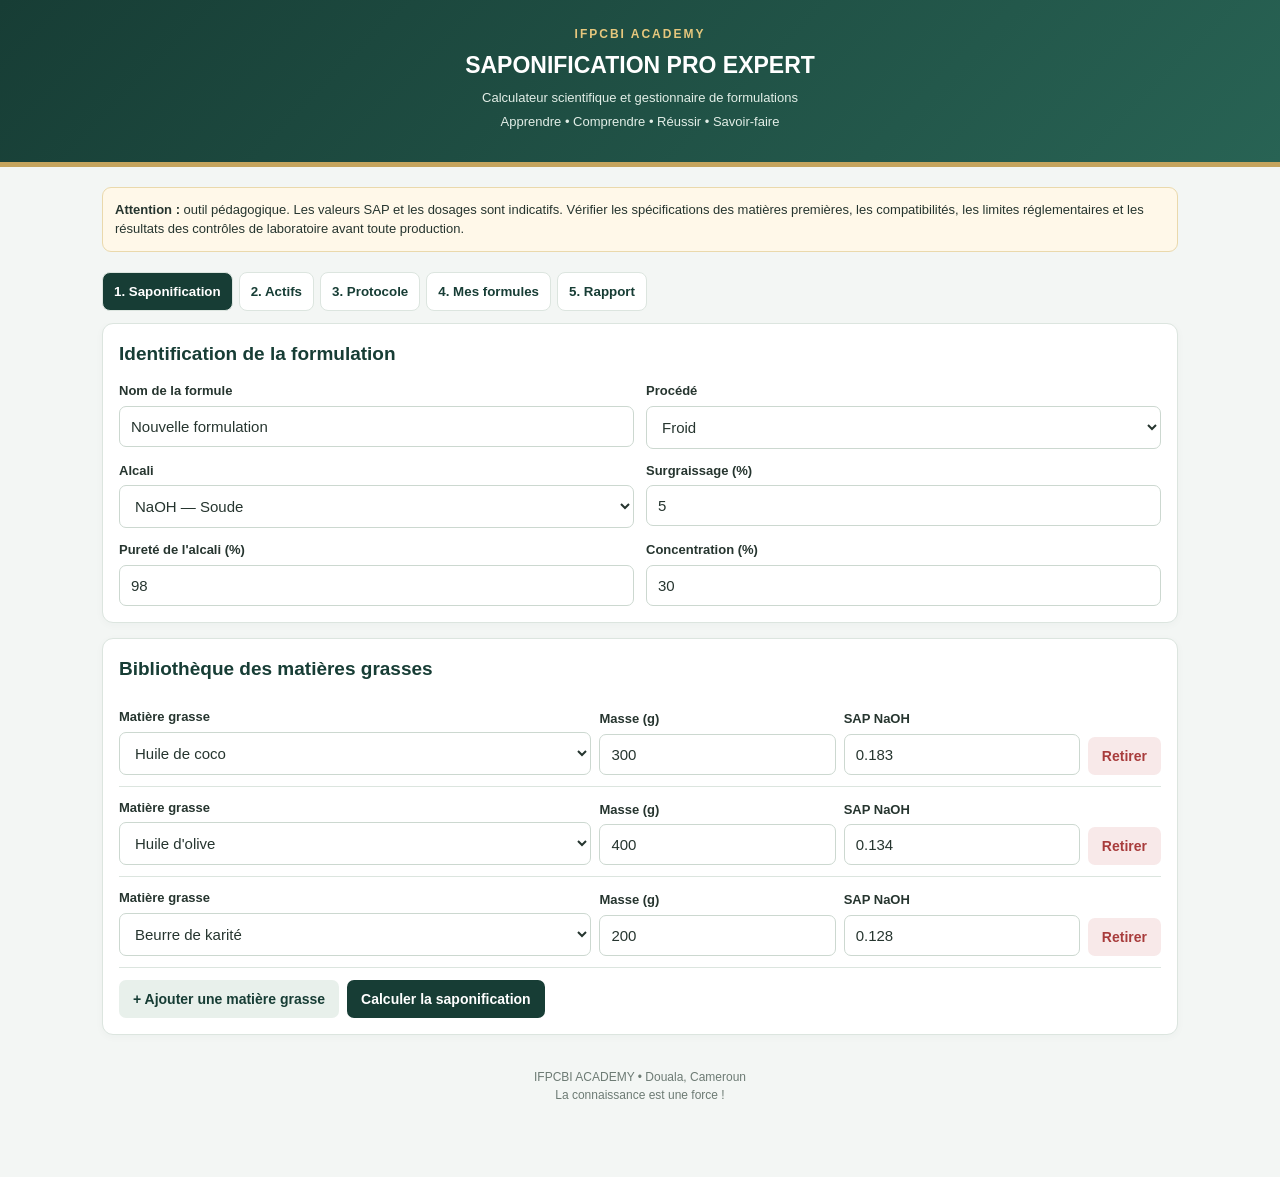
==== commit 5c9667a0: "Update calculateur-saponification.html" ====
--- a/calculateur-saponification.html
+++ b/calculateur-saponification.html
@@ -3,299 +3,207 @@
 <html lang="fr">
 <head>
 <meta charset="UTF-8">
-<meta name="viewport" content="width=device-width, initial-scale=1.0">
+<meta name="viewport" content="width=device-width,initial-scale=1">
 <meta name="theme-color" content="#173d35">
 <title>IFPCBI Saponification Pro Expert</title>
-<meta name="description" content="Calculateur professionnel de saponification IFPCBI : calcul NaOH et KOH, huiles, beurres, surgraissage, actifs, additifs et protocole de fabrication du savon.">
+<meta name="description" content="Calculateur expert de saponification et gestionnaire de formulations de savons IFPCBI.">
 <style>
-:root {
-  --green:#173d35;
-  --green2:#286354;
-  --gold:#c5a45d;
-  --bg:#f3f6f4;
-  --white:#fff;
-  --text:#26352f;
-  --muted:#6d7b74;
-  --border:#dce5df;
-  --red:#a83c3c;
-}
+:root{--g:#173d35;--g2:#286354;--gold:#c5a45d;--bg:#f3f6f4;--white:#fff;--text:#26352f;--muted:#6d7b74;--border:#dce5df;--red:#a83c3c}
 *{box-sizing:border-box}
-body{
-  margin:0;background:var(--bg);color:var(--text);
-  font-family:Arial,Helvetica,sans-serif;line-height:1.55
-}
-header{
-  background:linear-gradient(135deg,#173d35,#286354);
-  color:white;padding:28px 16px;text-align:center;
-  border-bottom:5px solid var(--gold)
-}
-header h1{margin:0;font-size:25px;letter-spacing:.5px}
-header p{margin:7px 0 0;color:#e3eee8;font-size:14px}
-.brand{color:#e6c77d;font-weight:bold;letter-spacing:2px;font-size:12px}
-.container{max-width:1100px;margin:22px auto;padding:0 13px 35px}
-.notice{
-  background:#fff8e9;border:1px solid #ead9ac;
-  border-radius:10px;padding:13px;margin-bottom:18px;
-  font-size:13px;color:#604e27
-}
-.tabs{
-  display:flex;gap:7px;overflow-x:auto;padding:4px 0 12px;
-  position:sticky;top:0;background:var(--bg);z-index:5
-}
-.tab{
-  border:1px solid var(--border);background:white;color:var(--green);
-  padding:11px 14px;border-radius:8px;white-space:nowrap;
-  font-weight:bold;cursor:pointer
-}
-.tab.active{background:var(--green);color:white;border-color:var(--green)}
-.panel{display:none}
-.panel.active{display:block}
-.card{
-  background:white;border:1px solid var(--border);border-radius:12px;
-  padding:17px;margin-bottom:16px;box-shadow:0 2px 8px #173d3508
-}
-h2{font-size:20px;color:var(--green);margin:0 0 14px}
-h3{font-size:16px;color:var(--green);margin:15px 0 9px}
+body{margin:0;background:var(--bg);color:var(--text);font-family:Arial,sans-serif;line-height:1.5}
+header{background:linear-gradient(135deg,#173d35,#286354);color:white;text-align:center;padding:25px 14px;border-bottom:5px solid var(--gold)}
+header h1{font-size:23px;margin:5px}
+header p{margin:5px;font-size:13px;color:#e2eee7}
+.brand{font-size:12px;letter-spacing:2px;color:#e6c77d;font-weight:bold}
+.container{max-width:1100px;margin:20px auto;padding:0 12px 35px}
+.notice{background:#fff8e9;border:1px solid #ead9ac;padding:12px;border-radius:9px;font-size:13px;margin-bottom:15px}
+.tabs{display:flex;gap:6px;overflow-x:auto;position:sticky;top:0;background:var(--bg);padding:5px 0 12px;z-index:5}
+.tab{white-space:nowrap;border:1px solid var(--border);background:white;color:var(--g);padding:11px;border-radius:8px;font-weight:bold;cursor:pointer}
+.tab.active{background:var(--g);color:white}
+.panel{display:none}.panel.active{display:block}
+.card{background:white;border:1px solid var(--border);border-radius:11px;padding:16px;margin-bottom:15px;box-shadow:0 2px 8px #173d3508}
+h2{color:var(--g);font-size:19px;margin:0 0 13px}
+h3{color:var(--g);font-size:16px}
 label{display:block;font-size:13px;font-weight:bold;margin-bottom:5px}
-input,select,textarea{
-  width:100%;padding:11px;border:1px solid #ccd8d0;border-radius:7px;
-  background:#fff;color:var(--text);font-size:15px;min-width:0
-}
-input:focus,select:focus,textarea:focus{outline:2px solid #a8c8b8;border-color:var(--green2)}
-textarea{min-height:75px;resize:vertical}
-.field{min-width:0}
+input,select,textarea{width:100%;padding:11px;border:1px solid #ccd8d0;border-radius:7px;font-size:15px;background:white;color:var(--text);min-width:0}
+textarea{min-height:75px}
 .grid{display:grid;grid-template-columns:repeat(2,minmax(0,1fr));gap:12px}
-.grid3{display:grid;grid-template-columns:repeat(3,minmax(0,1fr));gap:12px}
-.rowline{
-  display:grid;grid-template-columns:2fr 1fr 1fr auto;
-  gap:8px;align-items:end;padding:12px 0;border-bottom:1px solid var(--border)
-}
-.active-line{
-  display:grid;grid-template-columns:2fr .8fr 1fr auto;
-  gap:8px;align-items:end;padding:12px 0;border-bottom:1px solid var(--border)
-}
-.btn{
-  border:0;border-radius:7px;padding:11px 15px;font-weight:bold;
-  cursor:pointer;font-size:14px
-}
-.primary{background:var(--green);color:white}
-.secondary{background:#e8f0eb;color:var(--green)}
-.gold{background:var(--gold);color:#25352d}
-.danger{background:#f8e9e9;color:var(--red);padding:10px}
-.btn:active{transform:scale(.98)}
-.actions{display:flex;gap:8px;flex-wrap:wrap;margin-top:13px}
+.btn{border:0;border-radius:7px;padding:11px 14px;font-weight:bold;cursor:pointer;font-size:14px}
+.primary{background:var(--g);color:white}.secondary{background:#e8f0eb;color:var(--g)}
+.gold{background:var(--gold);color:#25352d}.danger{background:#f8e9e9;color:var(--red)}
+.actions{display:flex;flex-wrap:wrap;gap:8px;margin-top:12px}
+.rowline,.actline{display:grid;grid-template-columns:2fr 1fr 1fr auto;gap:8px;align-items:end;padding:11px 0;border-bottom:1px solid var(--border)}
+.result-grid{display:grid;grid-template-columns:repeat(3,minmax(0,1fr));gap:9px}
+.result{background:#edf4ef;border:1px solid #d5e5d9;border-radius:8px;padding:12px}
+.result span{display:block;font-size:12px;color:var(--muted)}
+.result strong{font-size:19px;color:var(--g)}
 .small{font-size:12px;color:var(--muted)}
-.result-grid{
-  display:grid;grid-template-columns:repeat(3,minmax(0,1fr));gap:10px
-}
-.result{
-  background:#edf4ef;border:1px solid #d5e5d9;padding:13px;border-radius:9px
-}
-.result span{display:block;font-size:12px;color:var(--muted)}
-.result strong{font-size:21px;color:var(--green)}
+.hidden{display:none!important}
+.table-wrap{overflow-x:auto}
 table{width:100%;border-collapse:collapse;font-size:13px;margin:10px 0}
 th,td{border:1px solid var(--border);padding:9px;text-align:left}
-th{background:#edf3ef;color:var(--green)}
-.table-wrap{overflow-x:auto}
-.tag{display:inline-block;padding:3px 7px;border-radius:5px;background:#edf3ef;color:var(--green);font-size:11px}
-.hidden{display:none!important}
-.report-title{text-align:center;color:var(--green)}
-.footer{text-align:center;font-size:12px;color:var(--muted);padding:18px}
-hr{border:0;border-top:1px solid var(--border);margin:17px 0}
+th{background:#edf3ef;color:var(--g)}
+.tag{font-size:11px;padding:3px 7px;border-radius:5px;background:#edf3ef;color:var(--g)}
+.recipe{border:1px solid var(--border);border-radius:9px;padding:12px;margin:9px 0}
+.recipe strong{color:var(--g)}
+.recipe-actions{display:flex;gap:6px;flex-wrap:wrap;margin-top:9px}
+.footer{text-align:center;color:var(--muted);font-size:12px;padding:18px}
+hr{border:0;border-top:1px solid var(--border);margin:16px 0}
 @media(max-width:650px){
-  header h1{font-size:21px}
-  .grid,.grid3{grid-template-columns:1fr 1fr}
-  .rowline{grid-template-columns:1fr 1fr}
-  .active-line{grid-template-columns:1fr 1fr}
-  .result-grid{grid-template-columns:1fr 1fr}
-  .card{padding:13px}
-}
-@media(max-width:390px){
-  .grid,.grid3{grid-template-columns:1fr}
-  .result-grid{grid-template-columns:1fr}
-}
+ header h1{font-size:20px}.grid{grid-template-columns:1fr 1fr}
+ .rowline,.actline{grid-template-columns:1fr 1fr}
+ .result-grid{grid-template-columns:1fr 1fr}
+ .card{padding:13px}
+}
+@media(max-width:390px){.grid,.result-grid{grid-template-columns:1fr}}
 @media print{
-  body{background:white}
-  header,.tabs,.notice,.no-print,.footer{display:none!important}
-  .container{max-width:none;margin:0;padding:0}
-  .panel{display:none!important}
-  #reportPanel{display:block!important}
-  .card{box-shadow:none;border:0;padding:0}
-  #reportPanel .card{display:block}
-  table{font-size:11px}
+ body{background:white}
+ header,.tabs,.notice,.no-print,.footer{display:none!important}
+ .container{margin:0;padding:0}
+ .panel{display:none!important}
+ #reportPanel{display:block!important}
+ .card{box-shadow:none;border:0}
 }
 </style>
 </head>
 <body>
 
 <header>
-  <div class="brand">IFPCBI ACADEMY</div>
-  <h1>SAPONIFICATION PRO EXPERT</h1>
-  <p>Calculateur scientifique et assistant de formulation de savons</p>
-  <p>Apprendre • Comprendre • Réussir • Savoir-faire</p>
+<div class="brand">IFPCBI ACADEMY</div>
+<h1>SAPONIFICATION PRO EXPERT</h1>
+<p>Calculateur scientifique et gestionnaire de formulations</p>
+<p>Apprendre • Comprendre • Réussir • Savoir-faire</p>
 </header>
 
 <div class="container">
-
 <div class="notice">
-  <strong>Important :</strong> cet outil fournit des estimations pédagogiques.
-  Les valeurs SAP, dosages et compatibilités doivent être vérifiés selon les
-  spécifications des fournisseurs, les certificats d'analyse et les essais
-  de laboratoire. Respecter les règles de sécurité liées à la soude et à la potasse.
+<strong>Attention :</strong> outil pédagogique. Les valeurs SAP et les dosages sont indicatifs.
+Vérifier les spécifications des matières premières, les compatibilités, les limites réglementaires
+et les résultats des contrôles de laboratoire avant toute production.
 </div>
 
 <nav class="tabs no-print">
-  <button class="tab active" data-tab="soapPanel">1. Saponification</button>
-  <button class="tab" data-tab="activePanel">2. Actifs & additifs</button>
-  <button class="tab" data-tab="protocolPanel">3. Protocole</button>
-  <button class="tab" data-tab="reportPanel">4. Rapport</button>
+<button class="tab active" data-tab="soapPanel">1. Saponification</button>
+<button class="tab" data-tab="activePanel">2. Actifs</button>
+<button class="tab" data-tab="protocolPanel">3. Protocole</button>
+<button class="tab" data-tab="managePanel">4. Mes formules</button>
+<button class="tab" data-tab="reportPanel">5. Rapport</button>
 </nav>
 
-<!-- MODULE 1 -->
+<!-- SAPONIFICATION -->
 <section id="soapPanel" class="panel active">
-
-<div class="card">
-<h2>Paramètres généraux</h2>
+<div class="card">
+<h2>Identification de la formulation</h2>
 <div class="grid">
-  <div class="field">
-    <label>Nom de la formulation</label>
-    <input id="formulaName" value="Formulation de savon IFPCBI">
-  </div>
-  <div class="field">
-    <label>Type de procédé</label>
-    <select id="process">
-      <option value="Froid">Saponification à froid</option>
-      <option value="Chaud">Saponification à chaud</option>
-    </select>
-  </div>
-  <div class="field">
-    <label>Alcali utilisé</label>
-    <select id="alkali">
-      <option value="naoh">NaOH — Soude caustique</option>
-      <option value="koh">KOH — Potasse caustique</option>
-    </select>
-  </div>
-  <div class="field">
-    <label>Surgraissage (%)</label>
-    <input id="superfat" type="number" min="0" max="30" step="0.1" value="5">
-  </div>
-  <div class="field">
-    <label>Pureté de l'alcali (%)</label>
-    <input id="purity" type="number" min="1" max="100" step="0.1" value="98">
-  </div>
-  <div class="field">
-    <label>Concentration de la solution alcaline (%)</label>
-    <input id="concentration" type="number" min="10" max="60" step="0.1" value="30">
-  </div>
-</div>
-<p class="small">La concentration est calculée sur la masse d'alcali actif + eau. La correction de pureté est appliquée à la masse d'alcali commercial à peser.</p>
-</div>
-
-<div class="card">
-<h2>Bibliothèque des huiles et matières grasses</h2>
+<div><label>Nom de la formule</label><input id="formulaName" value="Nouvelle formulation"></div>
+<div><label>Procédé</label><select id="process"><option>Froid</option><option>Chaud</option></select></div>
+<div><label>Alcali</label><select id="alkali"><option value="naoh">NaOH — Soude</option><option value="koh">KOH — Potasse</option></select></div>
+<div><label>Surgraissage (%)</label><input id="superfat" type="number" value="5" min="0" max="30" step=".1"></div>
+<div><label>Pureté de l'alcali (%)</label><input id="purity" type="number" value="98" min="1" max="100" step=".1"></div>
+<div><label>Concentration (%)</label><input id="concentration" type="number" value="30" min="10" max="60" step=".1"></div>
+</div>
+</div>
+
+<div class="card">
+<h2>Bibliothèque des matières grasses</h2>
 <div id="oilRows"></div>
 <div class="actions no-print">
-  <button class="btn secondary" onclick="addOil()">+ Ajouter une matière grasse</button>
-  <button class="btn primary" onclick="calculate()">Calculer la saponification</button>
+<button class="btn secondary" onclick="addOil()">+ Ajouter une matière grasse</button>
+<button class="btn primary" onclick="calculate()">Calculer la saponification</button>
 </div>
 </div>
 
 <div id="soapResults" class="card hidden">
-<h2>Résultats de saponification</h2>
+<h2>Résultats du calcul</h2>
 <div class="result-grid">
-  <div class="result"><span>Masse totale des huiles</span><strong id="rOils">0 g</strong></div>
-  <div class="result"><span>NaOH / KOH actif</span><strong id="rActive">0 g</strong></div>
-  <div class="result"><span>Alcali commercial à peser</span><strong id="rCommercial">0 g</strong></div>
-  <div class="result"><span>Eau à ajouter</span><strong id="rWater">0 g</strong></div>
-  <div class="result"><span>Masse totale estimée</span><strong id="rTotal">0 g</strong></div>
-  <div class="result"><span>Concentration apparente</span><strong id="rApparent">0 %</strong></div>
+<div class="result"><span>Poids des huiles</span><strong id="rOils">0 g</strong></div>
+<div class="result"><span>Alcali actif</span><strong id="rActive">0 g</strong></div>
+<div class="result"><span>Alcali commercial</span><strong id="rCommercial">0 g</strong></div>
+<div class="result"><span>Eau</span><strong id="rWater">0 g</strong></div>
+<div class="result"><span>Masse totale estimée</span><strong id="rTotal">0 g</strong></div>
+<div class="result"><span>Concentration apparente</span><strong id="rApparent">0 %</strong></div>
 </div>
 <p class="small" id="soapExplanation"></p>
 </div>
 </section>
 
-<!-- MODULE 2 -->
+<!-- ACTIFS -->
 <section id="activePanel" class="panel">
-
 <div class="card">
 <h2>Bibliothèque des actifs et additifs</h2>
-<p class="small">Les dosages affichés sont des plages de départ indicatives, et non des recommandations universelles. Le dosage réel dépend de la qualité de l'ingrédient, du procédé et de sa stabilité dans le savon.</p>
 <div class="grid">
-  <div class="field">
-    <label>Filtrer par famille</label>
-    <select id="activeCategory" onchange="renderActiveRows()">
-      <option value="Toutes">Toutes les familles</option>
-      <option>Hydratants et humectants</option>
-      <option>Botaniques et poudres</option>
-      <option>Argiles et minéraux</option>
-      <option>Exfoliants</option>
-      <option>Colorants</option>
-      <option>Parfums et huiles essentielles</option>
-      <option>Additifs techniques</option>
-      <option>Laits et ingrédients alimentaires</option>
-    </select>
-  </div>
-  <div class="field">
-    <label>Rechercher un ingrédient</label>
-    <input id="activeSearch" placeholder="Ex. : miel, argile, moringa..." oninput="renderActiveRows()">
-  </div>
+<div><label>Famille</label><select id="activeCategory" onchange="renderActiveLibrary()">
+<option value="Toutes">Toutes les familles</option>
+<option>Hydratants et humectants</option>
+<option>Botaniques et poudres</option>
+<option>Argiles et minéraux</option>
+<option>Exfoliants</option>
+<option>Colorants</option>
+<option>Parfums et huiles essentielles</option>
+<option>Additifs techniques</option>
+<option>Laits et ingrédients alimentaires</option>
+</select></div>
+<div><label>Rechercher</label><input id="activeSearch" oninput="renderActiveLibrary()" placeholder="Ex. moringa, miel..."></div>
 </div>
 <div id="activeLibrary" class="table-wrap"></div>
 </div>
-
-<div class="card">
-<h2>Actifs sélectionnés dans la formule</h2>
-<p class="small">Choisis la base de calcul appropriée pour chaque ingrédient : poids des huiles ou poids de la pâte avant ajout de cet ingrédient.</p>
+<div class="card">
+<h2>Actifs sélectionnés</h2>
 <div id="selectedActiveRows"></div>
 <div class="actions no-print">
-  <button class="btn secondary" onclick="addActive()">+ Ajouter un actif</button>
-  <button class="btn secondary" onclick="addCustomActive()">+ Créer un actif personnalisé</button>
-  <button class="btn primary" onclick="calculateActives()">Calculer les dosages</button>
+<button class="btn secondary" onclick="addActive()">+ Ajouter un actif</button>
+<button class="btn secondary" onclick="addCustomActive()">+ Créer un actif personnalisé</button>
+<button class="btn primary" onclick="calculateActives()">Calculer les dosages</button>
 </div>
 <div id="activeResults" class="hidden">
-  <h3>Quantités calculées</h3>
-  <div class="table-wrap">
-  <table>
-    <thead><tr><th>Ingrédient</th><th>Dosage</th><th>Base</th><th>Quantité</th></tr></thead>
-    <tbody id="activeResultBody"></tbody>
-  </table>
-  </div>
-  <p class="small" id="activeTotal"></p>
+<h3>Quantités calculées</h3>
+<div class="table-wrap"><table><thead><tr><th>Ingrédient</th><th>Dosage</th><th>Base</th><th>Quantité</th></tr></thead><tbody id="activeResultBody"></tbody></table></div>
+<p id="activeTotal" class="small"></p>
 </div>
 </div>
 </section>
 
-<!-- MODULE 3 -->
+<!-- PROTOCOLE -->
 <section id="protocolPanel" class="panel">
 <div class="card">
-<h2>Assistant de protocole de fabrication</h2>
-<div class="field">
-<label>Procédé</label>
-<select id="protocolProcess" onchange="showProtocol()">
-<option value="Froid">Saponification à froid</option>
-<option value="Chaud">Saponification à chaud</option>
-</select>
-</div>
+<h2>Protocole de fabrication</h2>
 <div id="protocolText"></div>
 </div>
 <div class="card">
-<h2>Notes techniques de formulation</h2>
-<textarea id="technicalNotes" placeholder="Observations, matières premières, températures, essais, remarques de laboratoire..."></textarea>
+<h2>Notes techniques</h2>
+<textarea id="technicalNotes" placeholder="Observations, matières premières, températures, essais..."></textarea>
 </div>
 </section>
 
-<!-- MODULE 4 -->
+<!-- GESTIONNAIRE -->
+<section id="managePanel" class="panel">
+<div class="card">
+<h2>Gestionnaire de formulations</h2>
+<p class="small">Enregistre tes recettes dans le navigateur de cet appareil. Exporte régulièrement une sauvegarde JSON pour ne pas perdre tes données.</p>
+<div class="actions no-print">
+<button class="btn primary" onclick="saveFormula()">Enregistrer cette formule</button>
+<button class="btn secondary" onclick="newFormula()">Nouvelle formule</button>
+<button class="btn gold" onclick="exportFormulas()">Exporter les sauvegardes</button>
+<label class="btn secondary" for="importFile" style="cursor:pointer">Importer des sauvegardes</label>
+<input id="importFile" type="file" accept=".json,application/json" class="hidden" onchange="importFormulas(event)">
+</div>
+<p id="storageMessage" class="small" aria-live="polite"></p>
+<hr>
+<h3>Mes formulations enregistrées</h3>
+<div id="savedRecipes"></div>
+</div>
+</section>
+
+<!-- RAPPORT -->
 <section id="reportPanel" class="panel">
 <div class="card">
-<div class="report-title">
-  <h2>RAPPORT TECHNIQUE DE FORMULATION</h2>
-  <strong>IFPCBI — Institut de Formation Professionnelle Complexe Bio-Industriel</strong>
-  <p>Calculateur IFPCBI Saponification Pro Expert</p>
+<div style="text-align:center;color:var(--g)">
+<h2>RAPPORT TECHNIQUE DE FORMULATION</h2>
+<strong>IFPCBI — Institut de Formation Professionnelle Complexe Bio-Industriel</strong>
+<p>Calculateur IFPCBI Saponification Pro Expert</p>
 </div>
 <hr>
-<div id="reportContent">
-<p>Effectuer d'abord le calcul de saponification pour générer le rapport.</p>
-</div>
+<div id="reportContent">Effectuer d'abord un calcul.</div>
 <div class="actions no-print">
 <button class="btn primary" onclick="generateReport()">Actualiser le rapport</button>
 <button class="btn gold" onclick="window.print()">Imprimer / Enregistrer en PDF</button>
@@ -303,398 +211,401 @@
 </div>
 </section>
 
-<div class="footer">
-  IFPCBI ACADEMY • Outil pédagogique de formulation • Douala, Cameroun
-  <br>La connaissance est une force !
-</div>
+<div class="footer">IFPCBI ACADEMY • Douala, Cameroun<br>La connaissance est une force !</div>
 </div>
 
 <script>
-// =======================================
-// 1. BIBLIOTHEQUE DES MATIERES GRASSES
-// SAP exprimé en g de NaOH par g de matière grasse
-// Valeurs indicatives à vérifier.
-// =======================================
-
-const BIBLIOTHEQUE = {
-coco:{nom:"Huile de coco",cat:"Huile tropicale",sap:.183},
-olive:{nom:"Huile d'olive",cat:"Huile végétale",sap:.134},
-palme:{nom:"Huile de palme",cat:"Huile tropicale",sap:.142},
-ricin:{nom:"Huile de ricin",cat:"Huile végétale",sap:.128},
-karite:{nom:"Beurre de karité",cat:"Beurre végétal",sap:.128},
-cacao:{nom:"Beurre de cacao",cat:"Beurre végétal",sap:.137},
-arachide:{nom:"Huile d'arachide",cat:"Huile végétale",sap:.136},
-tournesol:{nom:"Huile de tournesol",cat:"Huile végétale",sap:.135},
-soja:{nom:"Huile de soja",cat:"Huile végétale",sap:.136},
-palmiste:{nom:"Huile de palmiste",cat:"Huile tropicale",sap:.176},
-avocat:{nom:"Huile d'avocat",cat:"Huile végétale",sap:.133},
-amande:{nom:"Huile d'amande douce",cat:"Huile végétale",sap:.139},
-argan:{nom:"Huile d'argan",cat:"Huile végétale",sap:.136},
-abricot:{nom:"Huile de noyau d'abricot",cat:"Huile végétale",sap:.139},
-babassu:{nom:"Huile de babassu",cat:"Huile tropicale",sap:.175},
-pepinsraisin:{nom:"Huile de pépins de raisin",cat:"Huile végétale",sap:.134},
-riz:{nom:"Huile de son de riz",cat:"Huile végétale",sap:.133},
-canola:{nom:"Huile de colza (canola)",cat:"Huile végétale",sap:.133},
-sesame:{nom:"Huile de sésame",cat:"Huile végétale",sap:.133},
-mais:{nom:"Huile de maïs",cat:"Huile végétale",sap:.136},
-neem:{nom:"Huile de neem",cat:"Huile végétale",sap:.138},
-mangue:{nom:"Beurre de mangue",cat:"Beurre végétal",sap:.136},
-kokum:{nom:"Beurre de kokum",cat:"Beurre végétal",sap:.135},
-suif:{nom:"Suif de bœuf",cat:"Graisse animale",sap:.143},
-saindoux:{nom:"Saindoux",cat:"Graisse animale",sap:.141}
+"use strict";
+
+// MATIERES GRASSES : SAP NaOH en grammes par gramme de graisse.
+// Valeurs indicatives à confirmer.
+const BIBLIOTHEQUE={
+coco:{nom:"Huile de coco",sap:.183},olive:{nom:"Huile d'olive",sap:.134},
+palme:{nom:"Huile de palme",sap:.142},ricin:{nom:"Huile de ricin",sap:.128},
+karite:{nom:"Beurre de karité",sap:.128},cacao:{nom:"Beurre de cacao",sap:.137},
+arachide:{nom:"Huile d'arachide",sap:.136},tournesol:{nom:"Huile de tournesol",sap:.135},
+soja:{nom:"Huile de soja",sap:.136},palmiste:{nom:"Huile de palmiste",sap:.176},
+avocat:{nom:"Huile d'avocat",sap:.133},amande:{nom:"Huile d'amande douce",sap:.139},
+argan:{nom:"Huile d'argan",sap:.136},abricot:{nom:"Huile de noyau d'abricot",sap:.139},
+babassu:{nom:"Huile de babassu",sap:.175},pepinsraisin:{nom:"Huile de pépins de raisin",sap:.134},
+riz:{nom:"Huile de son de riz",sap:.133},canola:{nom:"Huile de colza",sap:.133},
+sesame:{nom:"Huile de sésame",sap:.133},mais:{nom:"Huile de maïs",sap:.136},
+neem:{nom:"Huile de neem",sap:.138},mangue:{nom:"Beurre de mangue",sap:.136},
+kokum:{nom:"Beurre de kokum",sap:.135},suif:{nom:"Suif de bœuf",sap:.143},
+saindoux:{nom:"Saindoux",sap:.141}
 };
 
-// =======================================
-// 2. BIBLIOTHEQUE DES ACTIFS ET ADDITIFS
-// Dosages indicatifs en %.
-// =======================================
-
-const ACTIFS = {
- glycerine:{nom:"Glycérine végétale",cat:"Hydratants et humectants",min:.5,max:3,def:2,base:"huiles",moment:"Incorporation à la trace ou dans la phase adaptée",note:"Humectant. Une quantité excessive peut modifier la texture et favoriser la transpiration du savon."},
- sorbitol:{nom:"Sorbitol",cat:"Hydratants et humectants",min:1,max:3,def:2,base:"huiles",moment:"Phase aqueuse",note:"Humectant. Vérifier la compatibilité avec la formule."},
- miel:{nom:"Miel",cat:"Hydratants et humectants",min:1,max:3,def:2,base:"huiles",moment:"Dilué, incorporé avec précaution",note:"Riche en sucres : peut accélérer la montée en température et la réaction."},
- aloe:{nom:"Aloe vera (gel)",cat:"Hydratants et humectants",min:1,max:5,def:2,base:"huiles",moment:"Phase aqueuse ou incorporation adaptée",note:"La stabilité et la conservation dépendent de la forme commerciale."},
- panthenol:{nom:"Panthénol",cat:"Hydratants et humectants",min:.2,max:1,def:.5,base:"huiles",moment:"À froid si la stabilité le permet",note:"Vérifier sa stabilité au pH élevé du savon."},
- avoinecol:{nom:"Avoine colloïdale",cat:"Hydratants et humectants",min:1,max:3,def:2,base:"huiles",moment:"À la trace",note:"Poudre fine. Bien disperser pour éviter les grumeaux."},
- laitchevre:{nom:"Lait de chèvre en poudre",cat:"Laits et ingrédients alimentaires",min:1,max:3,def:2,base:"huiles",moment:"Pré-disperser ou incorporer selon le procédé",note:"Les sucres et protéines peuvent favoriser l'échauffement."},
- laitavoine:{nom:"Lait d'avoine",cat:"Laits et ingrédients alimentaires",min:1,max:5,def:3,base:"huiles",moment:"Remplacement partiel de l'eau avec précautions",note:"Comptabiliser l'eau contenue dans le lait."},
- laitevache:{nom:"Lait de vache en poudre",cat:"Laits et ingrédients alimentaires",min:1,max:3,def:2,base:"huiles",moment:"Pré-disperser",note:"Surveiller la température et la coloration."},
- yaourt:{nom:"Yaourt en poudre",cat:"Laits et ingrédients alimentaires",min:.5,max:2,def:1,base:"huiles",moment:"Selon la forme et les recommandations fournisseur",note:"Vérifier la stabilité et la compatibilité."},
- curcuma:{nom:"Poudre de curcuma",cat:"Botaniques et poudres",min:.1,max:.5,def:.2,base:"huiles",moment:"Pré-disperser dans une petite quantité d'huile",note:"Peut colorer fortement la peau et le savon."},
- moringa:{nom:"Poudre de moringa",cat:"Botaniques et poudres",min:.5,max:2,def:1,base:"huiles",moment:"À la trace",note:"La couleur peut évoluer pendant la saponification."},
- neem:{nom:"Poudre de neem",cat:"Botaniques et poudres",min:.5,max:2,def:1,base:"huiles",moment:"À la trace",note:"Odeur végétale caractéristique."},
- papaye:{nom:"Poudre de papaye",cat:"Botaniques et poudres",min:.5,max:2,def:1,base:"huiles",moment:"À la trace",note:"Ne pas supposer que les enzymes restent actives dans un savon alcalin."},
- cacao:{nom:"Poudre de cacao",cat:"Botaniques et poudres",min:.5,max:2,def:1,base:"huiles",moment:"Pré-disperser",note:"Peut foncer la couleur du savon."},
- cafe:{nom:"Café moulu fin",cat:"Botaniques et poudres",min:.5,max:2,def:1,base:"huiles",moment:"À la trace",note:"Effet exfoliant mécanique possible."},
- charbon:{nom:"Charbon végétal activé",cat:"Botaniques et poudres",min:.2,max:1,def:.5,base:"huiles",moment:"Pré-disperser dans l'huile",note:"Poudre très fine, risque de poussières à l'incorporation."},
- spiruline:{nom:"Poudre de spiruline",cat:"Botaniques et poudres",min:.2,max:1,def:.5,base:"huiles",moment:"À la trace",note:"La couleur peut se dégrader avec le pH et la chaleur."},
- hibiscus:{nom:"Poudre d'hibiscus",cat:"Botaniques et poudres",min:.2,max:1,def:.5,base:"huiles",moment:"À la trace",note:"Les pigments végétaux peuvent changer de couleur en milieu alcalin."},
- orange:{nom:"Poudre d'écorce d'orange",cat:"Botaniques et poudres",min:.5,max:2,def:1,base:"huiles",moment:"À la trace",note:"Choisir une poudre propre, sèche et finement tamisée."},
- argileblanche:{nom:"Argile blanche (kaolin)",cat:"Argiles et minéraux",min:1,max:3,def:2,base:"huiles",moment:"Pré-disperser dans un peu d'eau ou d'huile",note:"Peut modifier la viscosité de la pâte."},
- argileverte:{nom:"Argile verte",cat:"Argiles et minéraux",min:1,max:3,def:2,base:"huiles",moment:"Pré-disperser",note:"Éviter les poussières lors de la manipulation."},
- rhassoul:{nom:"Rhassoul",cat:"Argiles et minéraux",min:1,max:3,def:2,base:"huiles",moment:"Pré-disperser",note:"Peut épaissir la pâte."},
- zinc:{nom:"Oxyde de zinc",cat:"Argiles et minéraux",min:.5,max:2,def:1,base:"huiles",moment:"Disperser soigneusement",note:"Vérifier la qualité cosmétique et la réglementation d'usage."},
- kaolin:{nom:"Kaolin ultra-fin",cat:"Argiles et minéraux",min:1,max:3,def:2,base:"huiles",moment:"Pré-disperser",note:"Éviter l'inhalation de poudre."},
- pumice:{nom:"Pierre ponce micronisée",cat:"Exfoliants",min:.5,max:2,def:1,base:"huiles",moment:"À la trace",note:"Exfoliant mécanique : choisir une granulométrie adaptée."},
- sel:{nom:"Sel fin",cat:"Exfoliants",min:1,max:5,def:2,base:"huiles",moment:"Selon le type de savon",note:"Le sel modifie fortement la dureté et la solubilité."},
- sucre:{nom:"Sucre",cat:"Additifs techniques",min:.5,max:2,def:1,base:"huiles",moment:"Dissoudre dans l'eau avant la soude, avec précautions",note:"Peut accélérer la chauffe et la réaction."},
- lactate:{nom:"Lactate de sodium",cat:"Additifs techniques",min:1,max:2,def:1.5,base:"huiles",moment:"Dans la solution refroidie ou selon fournisseur",note:"Vérifier la concentration de la solution commerciale."},
- citrate:{nom:"Citrate de sodium",cat:"Additifs techniques",min:.5,max:1,def:.5,base:"huiles",moment:"Dissoudre dans l'eau",note:"Agent chélatant. La quantité de soude peut nécessiter une correction selon la forme chimique."},
- edta:{nom:"EDTA disodique",cat:"Additifs techniques",min:.1,max:.5,def:.2,base:"huiles",moment:"Dissoudre dans la phase aqueuse",note:"Vérifier la compatibilité et les exigences réglementaires."},
- selgluconate:{nom:"Gluconate de sodium",cat:"Additifs techniques",min:.2,max:1,def:.5,base:"huiles",moment:"Phase aqueuse",note:"Agent chélatant. Évaluer son effet dans la formule."},
- vitaminee:{nom:"Tocophérol (vitamine E)",cat:"Additifs techniques",min:.1,max:.5,def:.2,base:"huiles",moment:"Dans les huiles avant saponification",note:"Antioxydant des huiles, pas conservateur antimicrobien."},
- fragrance:{nom:"Parfum cosmétique",cat:"Parfums et huiles essentielles",min:.5,max:2,def:1,base:"huiles",moment:"À la trace",note:"Respecter impérativement le certificat IFRA et la limite applicable à la catégorie du produit."},
- lavande:{nom:"Huile essentielle de lavande",cat:"Parfums et huiles essentielles",min:.2,max:1,def:.5,base:"huiles",moment:"À la trace",note:"Vérifier allergènes, IFRA et limites d'utilisation."},
- teaTree:{nom:"Huile essentielle de tea tree",cat:"Parfums et huiles essentielles",min:.2,max:1,def:.5,base:"huiles",moment:"À la trace",note:"Vérifier oxydation, allergènes et limite applicable."},
- citronnelle:{nom:"Huile essentielle de citronnelle",cat:"Parfums et huiles essentielles",min:.1,max:.5,def:.3,base:"huiles",moment:"À la trace",note:"Potentiel sensibilisant : vérifier la documentation IFRA."},
- menthe:{nom:"Huile essentielle de menthe poivrée",cat:"Parfums et huiles essentielles",min:.1,max:.5,def:.3,base:"huiles",moment:"À la trace",note:"Prudence avec les peaux sensibles et les limites fournisseur."},
- mica:{nom:"Mica adapté au savon",cat:"Colorants",min:.1,max:1,def:.5,base:"huiles",moment:"Pré-disperser dans l'huile",note:"Vérifier que le pigment est adapté au savon et à son pH."},
- oxydejaune:{nom:"Oxyde jaune",cat:"Colorants",min:.1,max:1,def:.5,base:"huiles",moment:"Pré-disperser",note:"Utiliser un grade cosmétique autorisé."},
- oxyderouge:{nom:"Oxyde rouge",cat:"Colorants",min:.1,max:1,def:.5,base:"huiles",moment:"Pré-disperser",note:"Utiliser un grade cosmétique autorisé."},
- oxydenoir:{nom:"Oxyde noir",cat:"Colorants",min:.1,max:1,def:.5,base:"huiles",moment:"Pré-disperser",note:"Utiliser un grade cosmétique autorisé."}
+const ACTIFS={
+glycerine:{nom:"Glycérine végétale",cat:"Hydratants et humectants",min:.5,max:3,def:2,moment:"À la trace ou selon le procédé",note:"Humectant ; excès susceptible de modifier la texture."},
+sorbitol:{nom:"Sorbitol",cat:"Hydratants et humectants",min:1,max:3,def:2,moment:"Phase aqueuse",note:"Vérifier la compatibilité."},
+miel:{nom:"Miel",cat:"Hydratants et humectants",min:1,max:3,def:2,moment:"Dilué, avec précaution",note:"Les sucres peuvent accélérer l'échauffement."},
+aloe:{nom:"Gel d'aloe vera",cat:"Hydratants et humectants",min:1,max:5,def:2,moment:"Phase aqueuse ou ajout adapté",note:"Vérifier la stabilité et la conservation."},
+panthenol:{nom:"Panthénol",cat:"Hydratants et humectants",min:.2,max:1,def:.5,moment:"À froid si compatible",note:"Stabilité au pH élevé à vérifier."},
+avoine:{nom:"Avoine colloïdale",cat:"Hydratants et humectants",min:1,max:3,def:2,moment:"À la trace",note:"Disperser soigneusement."},
+laitchevre:{nom:"Lait de chèvre en poudre",cat:"Laits et ingrédients alimentaires",min:1,max:3,def:2,moment:"Pré-disperser",note:"Les sucres et protéines peuvent favoriser la chauffe."},
+laitavoine:{nom:"Lait d'avoine",cat:"Laits et ingrédients alimentaires",min:1,max:5,def:3,moment:"Remplacement partiel de l'eau",note:"Comptabiliser l'eau déjà présente."},
+laitvache:{nom:"Lait de vache en poudre",cat:"Laits et ingrédients alimentaires",min:1,max:3,def:2,moment:"Pré-disperser",note:"Surveiller la température."},
+yaourt:{nom:"Yaourt en poudre",cat:"Laits et ingrédients alimentaires",min:.5,max:2,def:1,moment:"Selon le fournisseur",note:"Vérifier stabilité et compatibilité."},
+curcuma:{nom:"Poudre de curcuma",cat:"Botaniques et poudres",min:.1,max:.5,def:.2,moment:"Pré-disperser dans l'huile",note:"Peut colorer fortement."},
+moringa:{nom:"Poudre de moringa",cat:"Botaniques et poudres",min:.5,max:2,def:1,moment:"À la trace",note:"La couleur peut évoluer."},
+neem:{nom:"Poudre de neem",cat:"Botaniques et poudres",min:.5,max:2,def:1,moment:"À la trace",note:"Odeur végétale caractéristique."},
+papaye:{nom:"Poudre de papaye",cat:"Botaniques et poudres",min:.5,max:2,def:1,moment:"À la trace",note:"Ne pas supposer que les enzymes restent actives."},
+cacao:{nom:"Poudre de cacao",cat:"Botaniques et poudres",min:.5,max:2,def:1,moment:"Pré-disperser",note:"Peut foncer le savon."},
+cafe:{nom:"Café moulu fin",cat:"Botaniques et poudres",min:.5,max:2,def:1,moment:"À la trace",note:"Exfoliant mécanique."},
+charbon:{nom:"Charbon végétal activé",cat:"Botaniques et poudres",min:.2,max:1,def:.5,moment:"Pré-disperser",note:"Éviter l'inhalation de poudre."},
+spiruline:{nom:"Poudre de spiruline",cat:"Botaniques et poudres",min:.2,max:1,def:.5,moment:"À la trace",note:"Pigments sensibles au pH et à la chaleur."},
+hibiscus:{nom:"Poudre d'hibiscus",cat:"Botaniques et poudres",min:.2,max:1,def:.5,moment:"À la trace",note:"Couleur susceptible de changer."},
+orange:{nom:"Poudre d'écorce d'orange",cat:"Botaniques et poudres",min:.5,max:2,def:1,moment:"À la trace",note:"Choisir une poudre sèche et propre."},
+kaolin:{nom:"Argile blanche",cat:"Argiles et minéraux",min:1,max:3,def:2,moment:"Pré-disperser",note:"Peut modifier la viscosité."},
+argileverte:{nom:"Argile verte",cat:"Argiles et minéraux",min:1,max:3,def:2,moment:"Pré-disperser",note:"Éviter les poussières."},
+rhassoul:{nom:"Rhassoul",cat:"Argiles et minéraux",min:1,max:3,def:2,moment:"Pré-disperser",note:"Peut épaissir la pâte."},
+zinc:{nom:"Oxyde de zinc",cat:"Argiles et minéraux",min:.5,max:2,def:1,moment:"Disperser soigneusement",note:"Vérifier le grade cosmétique et la réglementation."},
+pumice:{nom:"Pierre ponce micronisée",cat:"Exfoliants",min:.5,max:2,def:1,moment:"À la trace",note:"Choisir une granulométrie adaptée."},
+sel:{nom:"Sel fin",cat:"Exfoliants",min:1,max:5,def:2,moment:"Selon le type de savon",note:"Modifie dureté et solubilité."},
+sucre:{nom:"Sucre",cat:"Additifs techniques",min:.5,max:2,def:1,moment:"Dissoudre dans l'eau avant la soude",note:"Peut accélérer la chauffe."},
+lactate:{nom:"Lactate de sodium",cat:"Additifs techniques",min:1,max:2,def:1.5,moment:"Solution refroidie selon fournisseur",note:"Vérifier la concentration commerciale."},
+citrate:{nom:"Citrate de sodium",cat:"Additifs techniques",min:.5,max:1,def:.5,moment:"Dissoudre dans l'eau",note:"Tenir compte de la forme chimique et de la correction alcaline éventuelle."},
+edta:{nom:"EDTA disodique",cat:"Additifs techniques",min:.1,max:.5,def:.2,moment:"Phase aqueuse",note:"Vérifier compatibilité et réglementation."},
+gluconate:{nom:"Gluconate de sodium",cat:"Additifs techniques",min:.2,max:1,def:.5,moment:"Phase aqueuse",note:"Agent chélatant."},
+vitaminee:{nom:"Tocophérol (vitamine E)",cat:"Additifs techniques",min:.1,max:.5,def:.2,moment:"Dans les huiles",note:"Antioxydant des huiles, pas conservateur antimicrobien."},
+parfum:{nom:"Parfum cosmétique",cat:"Parfums et huiles essentielles",min:.5,max:2,def:1,moment:"À la trace",note:"Respecter la limite IFRA applicable."},
+lavande:{nom:"Huile essentielle de lavande",cat:"Parfums et huiles essentielles",min:.2,max:1,def:.5,moment:"À la trace",note:"Vérifier allergènes et limites d'emploi."},
+teaTree:{nom:"Huile essentielle de tea tree",cat:"Parfums et huiles essentielles",min:.2,max:1,def:.5,moment:"À la trace",note:"Vérifier oxydation et documentation IFRA."},
+citronnelle:{nom:"Huile essentielle de citronnelle",cat:"Parfums et huiles essentielles",min:.1,max:.5,def:.3,moment:"À la trace",note:"Potentiel sensibilisant."},
+menthe:{nom:"Huile essentielle de menthe poivrée",cat:"Parfums et huiles essentielles",min:.1,max:.5,def:.3,moment:"À la trace",note:"Respecter les limites fournisseur."},
+mica:{nom:"Mica adapté au savon",cat:"Colorants",min:.1,max:1,def:.5,moment:"Pré-disperser",note:"Vérifier adaptation au savon et au pH."},
+oxydejaune:{nom:"Oxyde jaune",cat:"Colorants",min:.1,max:1,def:.5,moment:"Pré-disperser",note:"Grade cosmétique autorisé."},
+oxyderouge:{nom:"Oxyde rouge",cat:"Colorants",min:.1,max:1,def:.5,moment:"Pré-disperser",note:"Grade cosmétique autorisé."},
+oxydenoir:{nom:"Oxyde noir",cat:"Colorants",min:.1,max:1,def:.5,moment:"Pré-disperser",note:"Grade cosmétique autorisé."}
 };
 
-// =======================================
-// 3. VARIABLES ET OUTILS
-// =======================================
-
-const FACTEUR_KOH = 56.1056 / 39.997;
-let lastCalculation = null;
-let lastActiveResults = [];
-let oilCounter = 0;
-let activeCounter = 0;
-
-function fmt(n,d=2){
- return Number(n).toLocaleString("fr-FR",{minimumFractionDigits:d,maximumFractionDigits:d});
-}
-function escapeHTML(s){
- return String(s).replace(/[&<>"']/g,c=>({"&":"&amp;","<":"&lt;",">":"&gt;",'"':"&quot;","'":"&#39;"}[c]));
-}
-function optionsOils(){
- return Object.entries(BIBLIOTHEQUE).map(([k,v])=>
- `<option value="${k}">${v.nom}</option>`).join("");
-}
+const FACTEUR_KOH=56.1056/39.997;
+const STORAGE_KEY="ifpcbi_saponification_formulas_v2";
+let lastCalculation=null,lastActiveResults=[],editingId=null;
+
+function fmt(n,d=2){return Number(n).toLocaleString("fr-FR",{minimumFractionDigits:d,maximumFractionDigits:d})}
+function esc(s){return String(s??"").replace(/[&<>"']/g,c=>({"&":"&amp;","<":"&lt;",">":"&gt;",'"':"&quot;","'":"&#39;"}[c]))}
+function getRows(selector){return [...document.querySelectorAll(selector)]}
+
 function addOil(code="coco",mass=500){
- oilCounter++;
- const div=document.createElement("div");
- div.className="rowline";
- div.innerHTML=`
- <div class="field"><label>Matière grasse</label>
- <select class="oil-name">${optionsOils()}</select></div>
- <div class="field"><label>Masse (g)</label>
- <input class="oil-mass" type="number" min="0" step="0.1" value="${mass}"></div>
- <div class="field"><label>SAP NaOH</label>
- <input class="oil-sap" type="number" step="0.001" value="${BIBLIOTHEQUE[code].sap}" readonly></div>
+ const row=document.createElement("div");
+ row.className="rowline";
+ row.innerHTML=`
+ <div><label>Matière grasse</label><select class="oil-name">${Object.entries(BIBLIOTHEQUE).map(([k,v])=>`<option value="${k}">${esc(v.nom)}</option>`).join("")}</select></div>
+ <div><label>Masse (g)</label><input class="oil-mass" type="number" min="0" step=".1" value="${mass}"></div>
+ <div><label>SAP NaOH</label><input class="oil-sap" type="number" readonly value="${BIBLIOTHEQUE[code].sap}"></div>
  <button class="btn danger" onclick="this.parentElement.remove()">Retirer</button>`;
- div.querySelector(".oil-name").value=code;
- div.querySelector(".oil-name").addEventListener("change",function(){
-  div.querySelector(".oil-sap").value=BIBLIOTHEQUE[this.value].sap;
- });
- document.getElementById("oilRows").appendChild(div);
-}
-function addActive(key="glycerine"){
- activeCounter++;
+ row.querySelector(".oil-name").value=code;
+ row.querySelector(".oil-name").addEventListener("change",e=>row.querySelector(".oil-sap").value=BIBLIOTHEQUE[e.target.value].sap);
+ document.getElementById("oilRows").appendChild(row);
+}
+
+function addActive(key="glycerine",dose=null,base="huiles"){
  const item=ACTIFS[key];
- const div=document.createElement("div");
- div.className="active-line";
- div.innerHTML=`
- <div class="field"><label>Ingrédient</label>
- <select class="active-name">
- ${Object.entries(ACTIFS).map(([k,v])=>`<option value="${k}">${v.nom}</option>`).join("")}
- </select></div>
- <div class="field"><label>Dosage (%)</label>
- <input class="active-dose" type="number" min="0" step=".01" value="${item.def}"></div>
- <div class="field"><label>Base de calcul</label>
- <select class="active-base">
- <option value="huiles">Poids des huiles</option>
- <option value="pate">Poids de la pâte</option>
- </select></div>
+ if(!item)return;
+ const row=document.createElement("div");
+ row.className="actline";
+ row.innerHTML=`
+ <div><label>Ingrédient</label><select class="active-name">${Object.entries(ACTIFS).map(([k,v])=>`<option value="${k}">${esc(v.nom)}</option>`).join("")}</select></div>
+ <div><label>Dosage (%)</label><input class="active-dose" type="number" min="0" step=".01" value="${dose??item.def}"></div>
+ <div><label>Base de calcul</label><select class="active-base"><option value="huiles">Poids des huiles</option><option value="pate">Poids de la pâte</option></select></div>
  <button class="btn danger" onclick="this.parentElement.remove()">Retirer</button>`;
- div.querySelector(".active-name").value=key;
- div.querySelector(".active-name").addEventListener("change",function(){
-  div.querySelector(".active-dose").value=ACTIFS[this.value].def;
- });
- document.getElementById("selectedActiveRows").appendChild(div);
-}
+ row.querySelector(".active-name").value=key;
+ row.querySelector(".active-base").value=base;
+ row.querySelector(".active-name").addEventListener("change",e=>row.querySelector(".active-dose").value=ACTIFS[e.target.value].def);
+ document.getElementById("selectedActiveRows").appendChild(row);
+}
+
 function addCustomActive(){
- const nom=prompt("Nom de l'actif ou additif personnalisé :");
- if(!nom || !nom.trim()) return;
- const dose=Number(prompt("Dosage indicatif (%) :", "1"));
- if(!Number.isFinite(dose)||dose<0) return;
+ const name=prompt("Nom de l'actif personnalisé :");
+ if(!name?.trim())return;
+ const dose=Number(prompt("Dosage indicatif (%) :","1"));
+ if(!Number.isFinite(dose)||dose<0)return;
  const key="custom_"+Date.now();
- ACTIFS[key]={
-  nom:nom.trim(),cat:"Personnalisé",min:0,max:dose,def:dose,
-  base:"huiles",moment:"Selon la documentation fournisseur",
-  note:"Actif personnalisé : vérifier la compatibilité, la sécurité et le dosage fournisseur."
- };
- addActive(key);
-}
-
-// =======================================
-// 4. CALCUL DE SAPONIFICATION
-// =======================================
+ ACTIFS[key]={nom:name.trim(),cat:"Personnalisé",min:0,max:dose,def:dose,moment:"Selon documentation fournisseur",note:"Vérifier compatibilité, sécurité et dosage fournisseur."};
+ addActive(key,dose);
+}
 
 function calculate(){
  const alkali=document.getElementById("alkali").value;
  const sf=Number(document.getElementById("superfat").value);
  const purity=Number(document.getElementById("purity").value);
  const concentration=Number(document.getElementById("concentration").value);
-
- if(!Number.isFinite(sf)||sf<0||sf>30){alert("Surgraissage invalide.");return;}
- if(!Number.isFinite(purity)||purity<=0||purity>100){alert("Pureté invalide.");return;}
- if(!Number.isFinite(concentration)||concentration<10||concentration>60){alert("Concentration invalide. Utiliser une valeur entre 10 et 60 %.");return;}
-
+ if(!Number.isFinite(sf)||sf<0||sf>30)return alert("Surgraissage invalide.");
+ if(!Number.isFinite(purity)||purity<=0||purity>100)return alert("Pureté invalide.");
+ if(!Number.isFinite(concentration)||concentration<10||concentration>60)return alert("Concentration invalide : utiliser 10 à 60 %.");
  let oils=0,theoreticalNaoh=0,details=[];
- document.querySelectorAll("#oilRows .rowline").forEach(row=>{
+ getRows("#oilRows .rowline").forEach(row=>{
   const code=row.querySelector(".oil-name").value;
   const mass=Number(row.querySelector(".oil-mass").value);
-  const sap=Number(row.querySelector(".oil-sap").value);
-  if(mass>0){
-   oils+=mass;
-   theoreticalNaoh+=mass*sap;
-   details.push({nom:BIBLIOTHEQUE[code].nom,mass,sap,naoh:mass*sap});
-  }
+  if(!Number.isFinite(mass)||mass<0)return;
+  if(mass>0){const sap=BIBLIOTHEQUE[code].sap;oils+=mass;theoreticalNaoh+=mass*sap;details.push({code,nom:BIBLIOTHEQUE[code].nom,mass,sap});}
  });
- if(oils<=0){alert("Ajoutez au moins une matière grasse avec une masse positive.");return;}
-
+ if(oils<=0)return alert("Ajoutez une matière grasse avec une masse positive.");
  const theoretical=alkali==="naoh"?theoreticalNaoh:theoreticalNaoh*FACTEUR_KOH;
  const active=theoretical*(1-sf/100);
  const commercial=active/(purity/100);
  const water=active*(100-concentration)/concentration;
  const total=oils+commercial+water;
  const apparent=100*commercial/(commercial+water);
-
  lastCalculation={
-  name:document.getElementById("formulaName").value,
-  process:document.getElementById("process").value,
-  alkali,alkaliName:alkali==="naoh"?"NaOH":"KOH",
-  sf,purity,concentration,oils,theoretical,active,commercial,water,total,apparent,details
+ name:document.getElementById("formulaName").value,
+ process:document.getElementById("process").value,alkali,
+ alkaliName:alkali==="naoh"?"NaOH":"KOH",sf,purity,concentration,
+ oils,theoretical,active,commercial,water,total,apparent,details
  };
-
  document.getElementById("rOils").textContent=fmt(oils)+" g";
  document.getElementById("rActive").textContent=fmt(active)+" g";
  document.getElementById("rCommercial").textContent=fmt(commercial)+" g";
  document.getElementById("rWater").textContent=fmt(water)+" g";
  document.getElementById("rTotal").textContent=fmt(total)+" g";
  document.getElementById("rApparent").textContent=fmt(apparent)+" %";
- document.getElementById("soapExplanation").textContent=
- `Besoin théorique avant surgraissage : ${fmt(theoretical)} g de ${alkali.toUpperCase()}. `+
- `Besoin actif après surgraissage : ${fmt(active)} g. `+
- `Correction de pureté appliquée : ${fmt(commercial)} g de produit commercial.`;
+ document.getElementById("soapExplanation").textContent=`Besoin théorique avant surgraissage : ${fmt(theoretical)} g. Besoin actif après surgraissage : ${fmt(active)} g.`;
  document.getElementById("soapResults").classList.remove("hidden");
  calculateActives(false);
  generateReport();
 }
 
-// =======================================
-// 5. CALCUL DES ACTIFS
-// =======================================
-
 function calculateActives(showAlert=true){
- if(!lastCalculation){
-  if(showAlert) alert("Effectuez d'abord le calcul de saponification.");
-  return;
- }
- const rows=[...document.querySelectorAll("#selectedActiveRows .active-line")];
- let results=[],sum=0;
- rows.forEach(row=>{
+ if(!lastCalculation){if(showAlert)alert("Effectuez d'abord le calcul de saponification.");return;}
+ const results=[];
+ getRows("#selectedActiveRows .actline").forEach(row=>{
   const key=row.querySelector(".active-name").value;
   const dose=Number(row.querySelector(".active-dose").value);
   const base=row.querySelector(".active-base").value;
-  if(!Number.isFinite(dose)||dose<0) return;
+  if(!Number.isFinite(dose)||dose<0)return;
   const item=ACTIFS[key];
-  const baseMass=base==="huiles"?lastCalculation.oils:
-   lastCalculation.oils+lastCalculation.commercial+lastCalculation.water;
-  const qty=baseMass*dose/100;
-  sum+=qty;
-  results.push({nom:item.nom,dose,base:base==="huiles"?"Poids des huiles":"Poids de la pâte",qty,moment:item.moment,note:item.note});
+  const baseMass=base==="huiles"?lastCalculation.oils:lastCalculation.total;
+  results.push({key,nom:item.nom,dose,base:base==="huiles"?"Poids des huiles":"Poids de la pâte",baseKey:base,qty:baseMass*dose/100,moment:item.moment,note:item.note});
  });
  lastActiveResults=results;
- document.getElementById("activeResultBody").innerHTML=results.map(x=>
- `<tr><td>${escapeHTML(x.nom)}</td><td>${fmt(x.dose,2)} %</td><td>${x.base}</td><td>${fmt(x.qty)} g</td></tr>`
- ).join("");
- document.getElementById("activeTotal").textContent="Total des actifs et additifs sélectionnés : "+fmt(sum)+" g. Les quantités sont calculées séparément du besoin en alcali.";
+ document.getElementById("activeResultBody").innerHTML=results.map(x=>`<tr><td>${esc(x.nom)}</td><td>${fmt(x.dose)} %</td><td>${x.base}</td><td>${fmt(x.qty)} g</td></tr>`).join("");
+ document.getElementById("activeTotal").textContent="Total des actifs sélectionnés : "+fmt(results.reduce((s,x)=>s+x.qty,0))+" g. Calcul indépendant de l'alcali.";
  document.getElementById("activeResults").classList.remove("hidden");
  generateReport();
 }
 
-// =======================================
-// 6. BIBLIOTHEQUE INTERACTIVE
-// =======================================
-
-function renderActiveRows(){
+function renderActiveLibrary(){
  const cat=document.getElementById("activeCategory").value;
  const search=document.getElementById("activeSearch").value.toLowerCase().trim();
- const entries=Object.entries(ACTIFS).filter(([key,a])=>
-  (cat==="Toutes"||a.cat===cat)&&
-  (a.nom.toLowerCase().includes(search)||a.cat.toLowerCase().includes(search))
- );
- document.getElementById("activeLibrary").innerHTML=`
- <table><thead><tr><th>Ingrédient</th><th>Famille</th><th>Dosage indicatif</th><th>Incorporation / précaution</th><th></th></tr></thead>
- <tbody>${entries.map(([key,a])=>`
- <tr>
- <td><strong>${escapeHTML(a.nom)}</strong><br><span class="small">${escapeHTML(a.note)}</span></td>
- <td>${escapeHTML(a.cat)}</td>
- <td>${fmt(a.min,2)} à ${fmt(a.max,2)} %</td>
- <td>${escapeHTML(a.moment)}</td>
- <td><button class="btn secondary" onclick="addActive('${key}')">Ajouter</button></td>
- </tr>`).join("")}</tbody></table>`;
-}
-
-// =======================================
-// 7. PROTOCOLE PEDAGOGIQUE
-// =======================================
+ const entries=Object.entries(ACTIFS).filter(([k,a])=>(cat==="Toutes"||a.cat===cat)&&(a.nom.toLowerCase().includes(search)||a.cat.toLowerCase().includes(search)));
+ document.getElementById("activeLibrary").innerHTML=`<table><thead><tr><th>Ingrédient</th><th>Famille</th><th>Dosage indicatif</th><th>Précaution</th><th></th></tr></thead><tbody>${entries.map(([k,a])=>`<tr><td><strong>${esc(a.nom)}</strong><br><span class="small">${esc(a.moment)}</span></td><td>${esc(a.cat)}</td><td>${fmt(a.min)}–${fmt(a.max)} %</td><td>${esc(a.note)}</td><td><button class="btn secondary" onclick="addActive('${k}')">Ajouter</button></td></tr>`).join("")}</tbody></table>`;
+}
 
 function showProtocol(){
- const process=document.getElementById("protocolProcess").value;
- const html=process==="Froid"?`
- <h3>Procédé de saponification à froid</h3>
- <ol>
- <li>Identifier et contrôler les matières premières, leurs fiches techniques et leurs lots.</li>
- <li>Peser séparément les huiles, beurres, alcali et eau selon la formule validée.</li>
- <li>Porter les équipements de protection : lunettes, gants résistants aux produits chimiques, vêtements couvrants et chaussures fermées.</li>
- <li>Préparer la solution alcaline en ajoutant lentement l'alcali dans l'eau, jamais l'inverse. Travailler dans un espace ventilé.</li>
- <li>Laisser refroidir la solution et les corps gras. Contrôler les températures.</li>
- <li>Réaliser l'émulsion en incorporant la solution alcaline aux corps gras selon la procédure validée.</li>
- <li>Ajouter les actifs compatibles à la trace, en tenant compte de leur stabilité au pH alcalin.</li>
- <li>Couler dans les moules, isoler si nécessaire et surveiller l'échauffement.</li>
- <li>Démouler et découper lorsque la dureté le permet.</li>
- <li>Effectuer une cure adaptée, puis contrôler la qualité avant toute commercialisation.</li>
- </ol>
- <p><strong>Contrôles :</strong> aspect, homogénéité, dureté, perte de masse, pH selon une méthode définie, alcalinité libre et stabilité.</p>`:`
- <h3>Procédé de saponification à chaud</h3>
- <ol>
- <li>Vérifier les matières premières, les équipements et les protections individuelles.</li>
- <li>Peser les corps gras, l'alcali et l'eau selon la formule validée.</li>
- <li>Préparer la solution alcaline en ajoutant l'alcali dans l'eau, jamais l'inverse, avec ventilation et protection.</li>
- <li>Mettre en contact les corps gras et la solution alcaline selon le procédé choisi.</li>
- <li>Chauffer de manière contrôlée dans un équipement adapté, en évitant les projections et débordements.</li>
- <li>Suivre l'évolution de la pâte et vérifier la fin de réaction par des contrôles analytiques appropriés.</li>
- <li>Refroidir à une température compatible avant l'ajout des ingrédients thermosensibles.</li>
- <li>Ajouter les parfums, colorants et actifs compatibles en respectant leurs limites d'emploi.</li>
- <li>Mouler, refroidir, démouler et conditionner après contrôles.</li>
- </ol>
- <p><strong>Contrôles :</strong> homogénéité, alcalinité libre, pH selon méthode définie, stabilité et conformité microbiologique lorsque nécessaire.</p>`;
- document.getElementById("protocolText").innerHTML=html+`
- <div class="notice"><strong>Sécurité :</strong> la soude et la potasse sont corrosives. Ne jamais manipuler sans formation, équipements de protection, ventilation et procédure d'urgence. Ne jamais utiliser le toucher pour vérifier la présence de soude libre.</div>`;
-}
-
-// =======================================
-// 8. RAPPORT TECHNIQUE
-// =======================================
+ const chaud=document.getElementById("process").value==="Chaud";
+ const steps=chaud?[
+ "Contrôler les matières premières, les équipements et les protections individuelles.",
+ "Peser séparément les huiles, l'alcali et l'eau selon la formule validée.",
+ "Ajouter lentement l'alcali dans l'eau, jamais l'inverse, sous ventilation adaptée.",
+ "Mettre en contact la solution alcaline et les corps gras selon le procédé.",
+ "Chauffer de manière contrôlée dans un équipement adapté, sans projection ni débordement.",
+ "Suivre la réaction et vérifier sa fin par des contrôles analytiques appropriés.",
+ "Refroidir avant l'ajout des ingrédients thermosensibles.",
+ "Ajouter les parfums et actifs compatibles en respectant leurs limites d'emploi.",
+ "Mouler, refroidir et contrôler le savon avant conditionnement."
+ ]:[
+ "Contrôler les matières premières, les équipements et les protections individuelles.",
+ "Peser séparément les huiles, l'alcali et l'eau selon la formule validée.",
+ "Ajouter lentement l'alcali dans l'eau, jamais l'inverse, sous ventilation adaptée.",
+ "Laisser refroidir la solution et les corps gras en contrôlant les températures.",
+ "Réaliser l'émulsion selon la procédure de fabrication validée.",
+ "Ajouter les ingrédients compatibles à la trace en vérifiant leur stabilité au pH alcalin.",
+ "Couler dans les moules et surveiller l'échauffement.",
+ "Démouler et découper lorsque la dureté le permet.",
+ "Effectuer une cure adaptée et contrôler la qualité avant utilisation."
+ ];
+ document.getElementById("protocolText").innerHTML=`<ol>${steps.map(s=>`<li>${esc(s)}</li>`).join("")}</ol><div class="notice"><strong>Sécurité :</strong> soude et potasse sont corrosives. Lunettes, gants adaptés, vêtements couvrants, ventilation et procédure d'urgence sont indispensables. Ne jamais vérifier la soude libre par le toucher.</div>`;
+}
 
 function generateReport(){
  const c=lastCalculation;
- if(!c){
-  document.getElementById("reportContent").innerHTML="<p>Effectuer d'abord le calcul de saponification.</p>";
-  return;
- }
- const oilRows=c.details.map(d=>`
- <tr><td>${escapeHTML(d.nom)}</td><td>${fmt(d.mass)} g</td><td>${fmt(d.mass/c.oils*100)} %</td><td>${fmt(d.sap,3)}</td></tr>`).join("");
- const activeRows=lastActiveResults.map(a=>`
- <tr><td>${escapeHTML(a.nom)}</td><td>${fmt(a.dose,2)} %</td><td>${a.base}</td><td>${fmt(a.qty)} g</td><td>${escapeHTML(a.moment)}</td></tr>`).join("");
- const notes=document.getElementById("technicalNotes").value;
+ if(!c){document.getElementById("reportContent").textContent="Effectuer d'abord le calcul.";return;}
+ const oils=c.details.map(d=>`<tr><td>${esc(d.nom)}</td><td>${fmt(d.mass)} g</td><td>${fmt(d.mass/c.oils*100)} %</td><td>${fmt(d.sap,3)}</td></tr>`).join("");
+ const acts=lastActiveResults.map(a=>`<tr><td>${esc(a.nom)}</td><td>${fmt(a.dose)} %</td><td>${a.base}</td><td>${fmt(a.qty)} g</td><td>${esc(a.moment)}</td></tr>`).join("");
  document.getElementById("reportContent").innerHTML=`
- <p><strong>Formulation :</strong> ${escapeHTML(c.name)}</p>
- <p><strong>Procédé :</strong> ${c.process} | <strong>Alcali :</strong> ${c.alkaliName}</p>
- <h3>1. Composition des corps gras</h3>
- <div class="table-wrap"><table>
- <thead><tr><th>Matière grasse</th><th>Masse</th><th>Pourcentage</th><th>SAP NaOH</th></tr></thead>
- <tbody>${oilRows}</tbody></table></div>
- <p><strong>Total corps gras :</strong> ${fmt(c.oils)} g</p>
- <h3>2. Calcul de l'alcali et de l'eau</h3>
- <div class="table-wrap"><table>
- <tbody>
+ <p><strong>Formule :</strong> ${esc(c.name)}<br><strong>Procédé :</strong> ${esc(c.process)} | <strong>Alcali :</strong> ${c.alkaliName}</p>
+ <h3>1. Matières grasses</h3><table><thead><tr><th>Matière</th><th>Masse</th><th>%</th><th>SAP NaOH</th></tr></thead><tbody>${oils}</tbody></table>
+ <p>Total huiles : ${fmt(c.oils)} g</p>
+ <h3>2. Calcul alcalin</h3>
+ <table><tbody>
  <tr><td>Surgraissage</td><td>${fmt(c.sf)} %</td></tr>
- <tr><td>Pureté de l'alcali</td><td>${fmt(c.purity)} %</td></tr>
+ <tr><td>Pureté</td><td>${fmt(c.purity)} %</td></tr>
  <tr><td>Concentration cible</td><td>${fmt(c.concentration)} %</td></tr>
  <tr><td>Besoin théorique avant surgraissage</td><td>${fmt(c.theoretical)} g</td></tr>
  <tr><td>Alcali actif après surgraissage</td><td>${fmt(c.active)} g</td></tr>
- <tr><td><strong>Alcali commercial à peser</strong></td><td><strong>${fmt(c.commercial)} g</strong></td></tr>
- <tr><td><strong>Eau à peser</strong></td><td><strong>${fmt(c.water)} g</strong></td></tr>
- <tr><td>Concentration apparente avec alcali commercial</td><td>${fmt(c.apparent)} %</td></tr>
- </tbody></table></div>
+ <tr><td>Alcali commercial à peser</td><td>${fmt(c.commercial)} g</td></tr>
+ <tr><td>Eau à peser</td><td>${fmt(c.water)} g</td></tr>
+ </tbody></table>
  <h3>3. Actifs et additifs</h3>
- ${activeRows?`<div class="table-wrap"><table><thead><tr><th>Ingrédient</th><th>Dosage</th><th>Base</th><th>Quantité</th><th>Incorporation</th></tr></thead><tbody>${activeRows}</tbody></table></div>`:"<p>Aucun actif sélectionné.</p>"}
- <h3>4. Masse totale estimée</h3>
- <p>${fmt(c.total)} g, hors actifs et additifs. La masse finale réelle dépend des pertes, de l'évaporation et des ajouts.</p>
- <h3>5. Notes techniques</h3>
- <p>${escapeHTML(notes||"Aucune note renseignée.").replace(/\n/g,"<br>")}</p>
- <h3>6. Précautions et validation</h3>
- <ul>
- <li>Confirmer les valeurs SAP auprès des fournisseurs ou d'une source technique fiable.</li>
- <li>Vérifier la compatibilité et les limites d'emploi de chaque actif.</li>
- <li>Vérifier le parfum avec la documentation IFRA applicable.</li>
- <li>Contrôler l'alcalinité libre et la qualité du savon avant utilisation ou commercialisation.</li>
- <li>Ce calcul ne constitue pas une certification de sécurité ou de conformité réglementaire.</li>
- </ul>
+ ${acts?`<table><thead><tr><th>Ingrédient</th><th>Dosage</th><th>Base</th><th>Quantité</th><th>Ajout</th></tr></thead><tbody>${acts}</tbody></table>`:"Aucun actif sélectionné."}
+ <h3>4. Masse estimée</h3><p>${fmt(c.total)} g, hors actifs et additifs.</p>
+ <h3>5. Notes techniques</h3><p>${esc(document.getElementById("technicalNotes").value||"Aucune note renseignée.").replace(/\n/g,"<br>")}</p>
+ <h3>6. Validation</h3><p>Vérifier les valeurs SAP, la qualité des matières premières, la compatibilité des actifs, les limites IFRA et l'alcalinité libre. Ce rapport ne constitue pas une certification de sécurité ou de conformité.</p>
  <p><strong>IFPCBI — Institut de Formation Professionnelle Complexe Bio-Industriel</strong></p>`;
 }
 
-// =======================================
-// 9. NAVIGATION ET INITIALISATION
-// =======================================
-
-document.querySelectorAll(".tab").forEach(btn=>{
- btn.addEventListener("click",()=>{
-  document.querySelectorAll(".tab").forEach(b=>b.classList.remove("active"));
-  document.querySelectorAll(".panel").forEach(p=>p.classList.remove("active"));
-  btn.classList.add("active");
-  document.getElementById(btn.dataset.tab).classList.add("active");
-  if(btn.dataset.tab==="protocolPanel"){
-   document.getElementById("protocolProcess").value=document.getElementById("process").value;
-   showProtocol();
-  }
-  if(btn.dataset.tab==="reportPanel")generateReport();
- });
-});
-
+// GESTION DES FORMULES
+function getSaved(){
+ try{
+  const data=JSON.parse(localStorage.getItem(STORAGE_KEY)||"[]");
+  return Array.isArray(data)?data:[];
+ }catch(e){return [];}
+}
+function setSaved(data){localStorage.setItem(STORAGE_KEY,JSON.stringify(data));}
+function collectFormula(){
+ if(!lastCalculation){alert("Effectuez d'abord un calcul de saponification.");return null;}
+ const oils=getRows("#oilRows .rowline").map(row=>({
+  code:row.querySelector(".oil-name").value,
+  mass:Number(row.querySelector(".oil-mass").value)
+ }));
+ const actives=getRows("#selectedActiveRows .actline").map(row=>({
+  key:row.querySelector(".active-name").value,
+  dose:Number(row.querySelector(".active-dose").value),
+  base:row.querySelector(".active-base").value
+ }));
+ return {
+  id:editingId||("f_"+Date.now()+"_"+Math.random().toString(36).slice(2,7)),
+  name:document.getElementById("formulaName").value.trim()||"Formule sans nom",
+  updatedAt:new Date().toISOString(),
+  settings:{
+   process:document.getElementById("process").value,
+   alkali:document.getElementById("alkali").value,
+   superfat:Number(document.getElementById("superfat").value),
+   purity:Number(document.getElementById("purity").value),
+   concentration:Number(document.getElementById("concentration").value)
+  },
+  oils,actives,
+  notes:document.getElementById("technicalNotes").value
+ };
+}
+function saveFormula(){
+ const formula=collectFormula();if(!formula)return;
+ try{
+  const list=getSaved();
+  const index=list.findIndex(x=>x.id===formula.id);
+  if(index>=0)list[index]=formula;else list.unshift(formula);
+  setSaved(list);editingId=formula.id;
+  document.getElementById("storageMessage").textContent="Formulation enregistrée sur cet appareil.";
+  renderSaved();
+ }catch(e){
+  alert("Impossible d'enregistrer. Le stockage du navigateur est peut-être indisponible ou plein.");
+ }
+}
+function renderSaved(){
+ const list=getSaved();
+ const box=document.getElementById("savedRecipes");
+ if(!list.length){box.innerHTML="<p class='small'>Aucune formulation enregistrée pour le moment.</p>";return;}
+ box.innerHTML=list.map(f=>`
+ <div class="recipe">
+ <strong>${esc(f.name)}</strong><br>
+ <span class="small">Enregistrée : ${esc(new Date(f.updatedAt).toLocaleString("fr-FR"))}</span><br>
+ <span class="tag">${(f.oils||[]).length} matière(s) grasse(s)</span>
+ <div class="recipe-actions no-print">
+ <button class="btn secondary" onclick="loadFormula('${esc(f.id)}')">Ouvrir / Modifier</button>
+ <button class="btn danger" onclick="deleteFormula('${esc(f.id)}')">Supprimer</button>
+ </div></div>`).join("");
+}
+function loadFormula(id){
+ const f=getSaved().find(x=>x.id===id);
+ if(!f)return alert("Formulation introuvable.");
+ editingId=f.id;
+ document.getElementById("formulaName").value=f.name||"";
+ document.getElementById("process").value=f.settings.process||"Froid";
+ document.getElementById("alkali").value=f.settings.alkali||"naoh";
+ document.getElementById("superfat").value=f.settings.superfat??5;
+ document.getElementById("purity").value=f.settings.purity??98;
+ document.getElementById("concentration").value=f.settings.concentration??30;
+ document.getElementById("technicalNotes").value=f.notes||"";
+ document.getElementById("oilRows").innerHTML="";
+ (f.oils||[]).forEach(o=>{if(BIBLIOTHEQUE[o.code])addOil(o.code,o.mass);});
+ document.getElementById("selectedActiveRows").innerHTML="";
+ (f.actives||[]).forEach(a=>{if(ACTIFS[a.key])addActive(a.key,a.dose,a.base);});
+ lastCalculation=null;lastActiveResults=[];
+ document.getElementById("soapResults").classList.add("hidden");
+ document.getElementById("activeResults").classList.add("hidden");
+ calculate();
+ switchTab("soapPanel");
+ document.getElementById("storageMessage").textContent="Formulation chargée. Modifie-la puis clique sur Enregistrer.";
+}
+function deleteFormula(id){
+ if(!confirm("Supprimer définitivement cette formulation enregistrée sur cet appareil ?"))return;
+ const list=getSaved().filter(x=>x.id!==id);
+ setSaved(list);
+ if(editingId===id)editingId=null;
+ renderSaved();
+ document.getElementById("storageMessage").textContent="Formulation supprimée.";
+}
+function newFormula(){
+ if(!confirm("Créer une nouvelle formule ? Les modifications non enregistrées seront perdues."))return;
+ editingId=null;lastCalculation=null;lastActiveResults=[];
+ document.getElementById("formulaName").value="Nouvelle formulation";
+ document.getElementById("process").value="Froid";
+ document.getElementById("alkali").value="naoh";
+ document.getElementById("superfat").value=5;
+ document.getElementById("purity").value=98;
+ document.getElementById("concentration").value=30;
+ document.getElementById("technicalNotes").value="";
+ document.getElementById("oilRows").innerHTML="";
+ addOil("coco",300);addOil("olive",400);addOil("karite",200);
+ document.getElementById("selectedActiveRows").innerHTML="";
+ document.getElementById("soapResults").classList.add("hidden");
+ document.getElementById("activeResults").classList.add("hidden");
+ document.getElementById("storageMessage").textContent="Nouvelle formulation prête.";
+ switchTab("soapPanel");
+}
+function exportFormulas(){
+ const data=getSaved();
+ if(!data.length)return alert("Aucune formulation à exporter.");
+ const blob=new Blob([JSON.stringify({application:"IFPCBI Saponification Pro Expert",version:2,exportDate:new Date().toISOString(),formulas:data},null,2)],{type:"application/json"});
+ const url=URL.createObjectURL(blob);
+ const a=document.createElement("a");a.href=url;a.download="sauvegarde-formules-IFPCBI.json";a.click();
+ URL.revokeObjectURL(url);
+}
+function importFormulas(event){
+ const file=event.target.files[0];if(!file)return;
+ const reader=new FileReader();
+ reader.onload=()=>{
+  try{
+   const data=JSON.parse(reader.result);
+   const incoming=Array.isArray(data)?data:data.formulas;
+   if(!Array.isArray(incoming))throw new Error("Format invalide");
+   const existing=getSaved();
+   let count=0;
+   incoming.forEach(f=>{
+    if(!f||typeof f.name!=="string"||!f.settings||!Array.isArray(f.oils)||!Array.isArray(f.actives))return;
+    const clean={...f,id:f.id||("import_"+Date.now()+"_"+count)};
+    const i=existing.findIndex(x=>x.id===clean.id);
+    if(i>=0)existing[i]=clean;else existing.push(clean);
+    count++;
+   });
+   setSaved(existing);renderSaved();
+   document.getElementById("storageMessage").textContent=count+" formulation(s) importée(s) ou mise(s) à jour.";
+   alert(count+" formulation(s) importée(s).");
+  }catch(e){alert("Fichier invalide ou impossible à lire.");}
+  event.target.value="";
+ };
+ reader.readAsText(file);
+}
+
+// NAVIGATION
+function switchTab(id){
+ document.querySelectorAll(".tab").forEach(b=>b.classList.toggle("active",b.dataset.tab===id));
+ document.querySelectorAll(".panel").forEach(p=>p.classList.toggle("active",p.id===id));
+ if(id==="reportPanel")generateReport();
+ if(id==="protocolPanel")showProtocol();
+ if(id==="managePanel")renderSaved();
+}
+document.querySelectorAll(".tab").forEach(b=>b.addEventListener("click",()=>switchTab(b.dataset.tab)));
+
+// INITIALISATION
 addOil("coco",300);
 addOil("olive",400);
 addOil("karite",200);
 addActive("glycerine");
-renderActiveRows();
+renderActiveLibrary();
 showProtocol();
+renderSaved();
 </script>
 </body>
 </html>
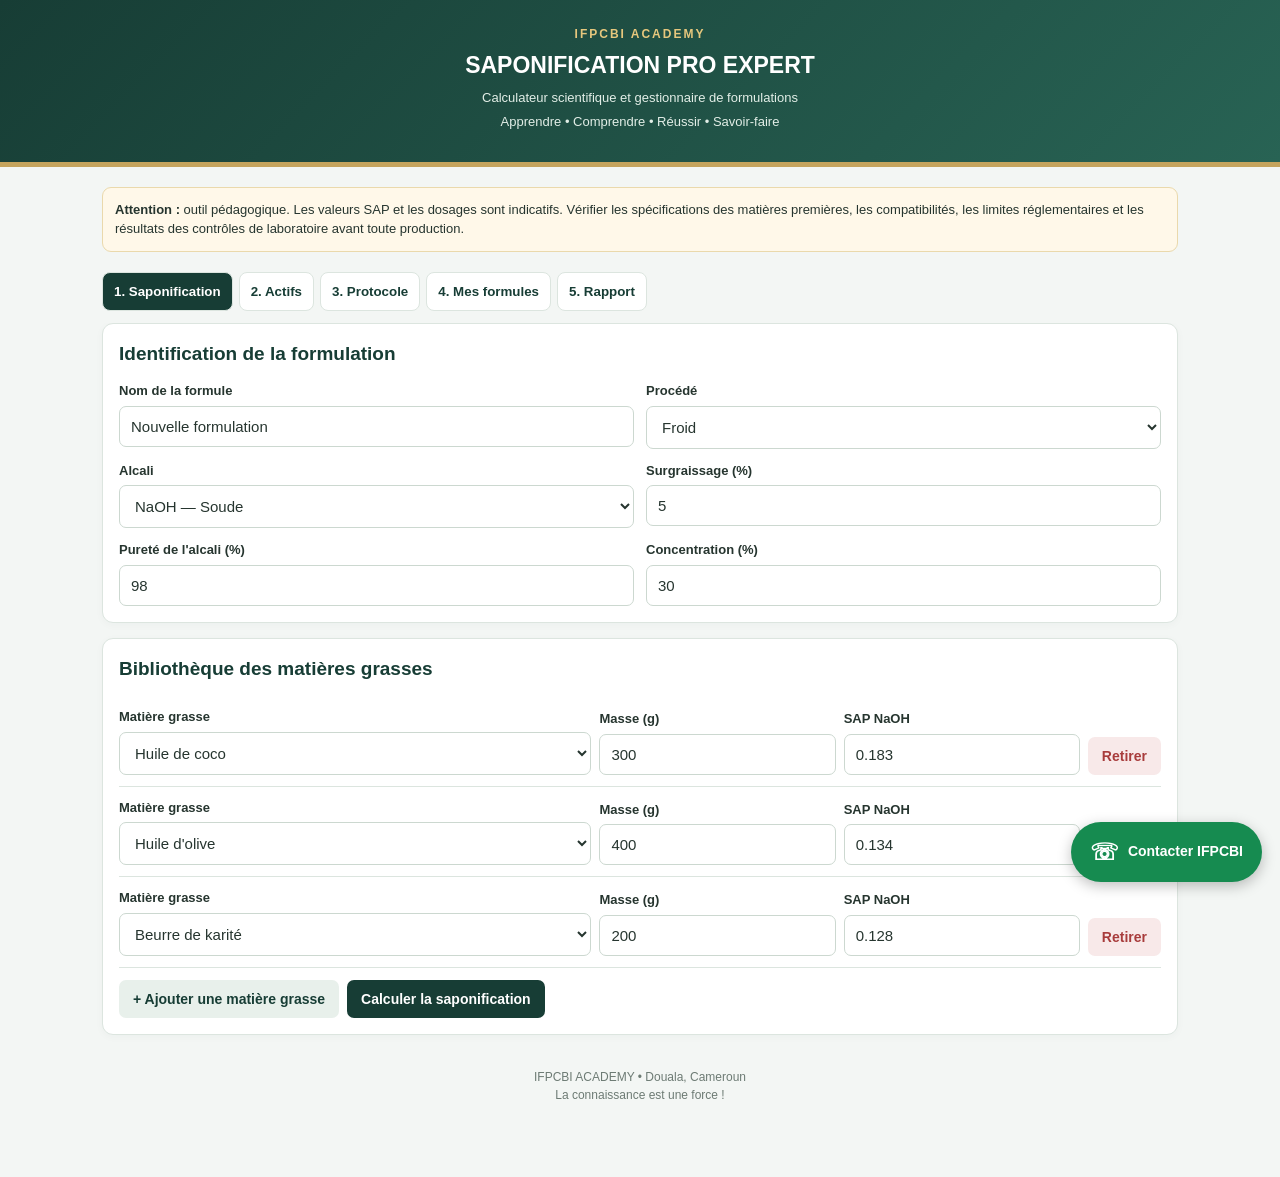
==== commit f4737f40: "Update calculateur-saponification.html" ====
--- a/calculateur-saponification.html
+++ b/calculateur-saponification.html
@@ -607,5 +607,42 @@
 showProtocol();
 renderSaved();
 </script>
+
+<!-- BOUTON WHATSAPP IFPCBI -->
+<a href="https://wa.me/237699895342?text=Bonjour%20IFPCBI%2C%20je%20souhaite%20obtenir%20des%20informations%20sur%20le%20Calculateur%20de%20Saponification%20Pro%20Expert."
+   target="_blank"
+   rel="noopener noreferrer"
+   class="whatsapp-ifpcbi"
+   aria-label="Contacter IFPCBI sur WhatsApp">
+  <span class="whatsapp-icon">☏</span>
+  <span>Contacter IFPCBI</span>
+</a>
+
+<style>
+.whatsapp-ifpcbi {
+  position: fixed;
+  right: 18px;
+  bottom: 18px;
+  z-index: 99999;
+  display: flex;
+  align-items: center;
+  gap: 9px;
+  padding: 13px 19px;
+  background: #168b50;
+  color: white;
+  text-decoration: none;
+  font-family: Arial, sans-serif;
+  font-weight: bold;
+  font-size: 14px;
+  border-radius: 50px;
+  box-shadow: 0 4px 14px rgba(0,0,0,.25);
+}
+.whatsapp-ifpcbi:hover {
+  background: #116c3e;
+}
+.whatsapp-icon {
+  font-size: 23px;
+}
+</style>
 </body>
 </html>
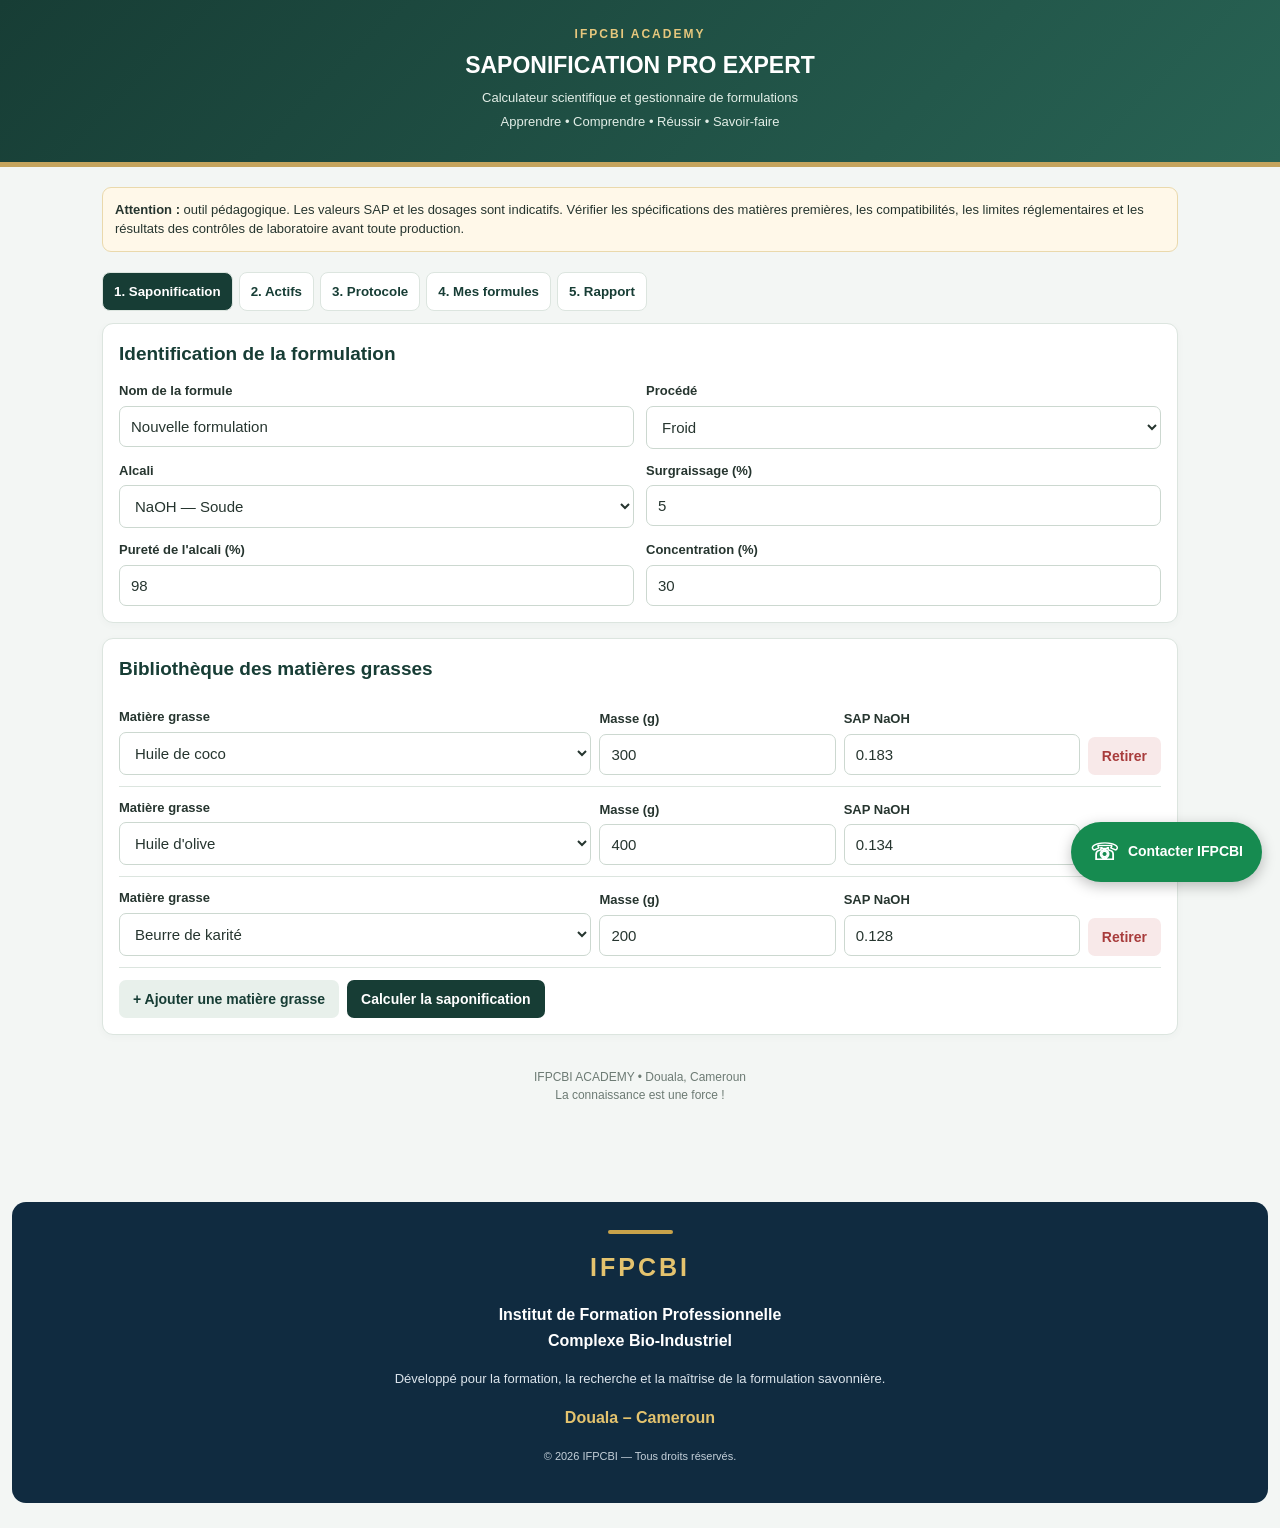
==== commit bb1d3552: "Update calculateur-saponification.html" ====
--- a/calculateur-saponification.html
+++ b/calculateur-saponification.html
@@ -644,5 +644,72 @@
   font-size: 23px;
 }
 </style>
+
+<!-- SIGNATURE INSTITUTIONNELLE IFPCBI -->
+<footer class="ifpcbi-footer">
+  <div class="ifpcbi-footer-line"></div>
+
+  <h3>IFPCBI</h3>
+  <p class="ifpcbi-footer-name">
+    Institut de Formation Professionnelle<br>
+    Complexe Bio-Industriel
+  </p>
+
+  <p class="ifpcbi-footer-description">
+    Développé pour la formation, la recherche et
+    la maîtrise de la formulation savonnière.
+  </p>
+
+  <p class="ifpcbi-footer-location">
+    Douala – Cameroun
+  </p>
+
+  <p class="ifpcbi-footer-copy">
+    © 2026 IFPCBI — Tous droits réservés.
+  </p>
+</footer>
+
+<style>
+.ifpcbi-footer {
+  margin: 45px 12px 25px;
+  padding: 28px 15px;
+  text-align: center;
+  background: #102b40;
+  color: #ffffff;
+  border-radius: 14px;
+  font-family: Arial, sans-serif;
+}
+.ifpcbi-footer-line {
+  width: 65px;
+  height: 4px;
+  margin: 0 auto 15px;
+  background: #c9a34a;
+  border-radius: 5px;
+}
+.ifpcbi-footer h3 {
+  color: #e4c36e;
+  font-size: 25px;
+  margin: 5px 0;
+  letter-spacing: 3px;
+}
+.ifpcbi-footer-name {
+  font-weight: bold;
+  line-height: 1.6;
+}
+.ifpcbi-footer-description {
+  font-size: 13px;
+  line-height: 1.6;
+  color: #dce5ec;
+}
+.ifpcbi-footer-location {
+  color: #e4c36e;
+  font-weight: bold;
+}
+.ifpcbi-footer-copy {
+  font-size: 11px;
+  color: #c4d0d9;
+  margin-top: 18px;
+}
+</style>
 </body>
 </html>
